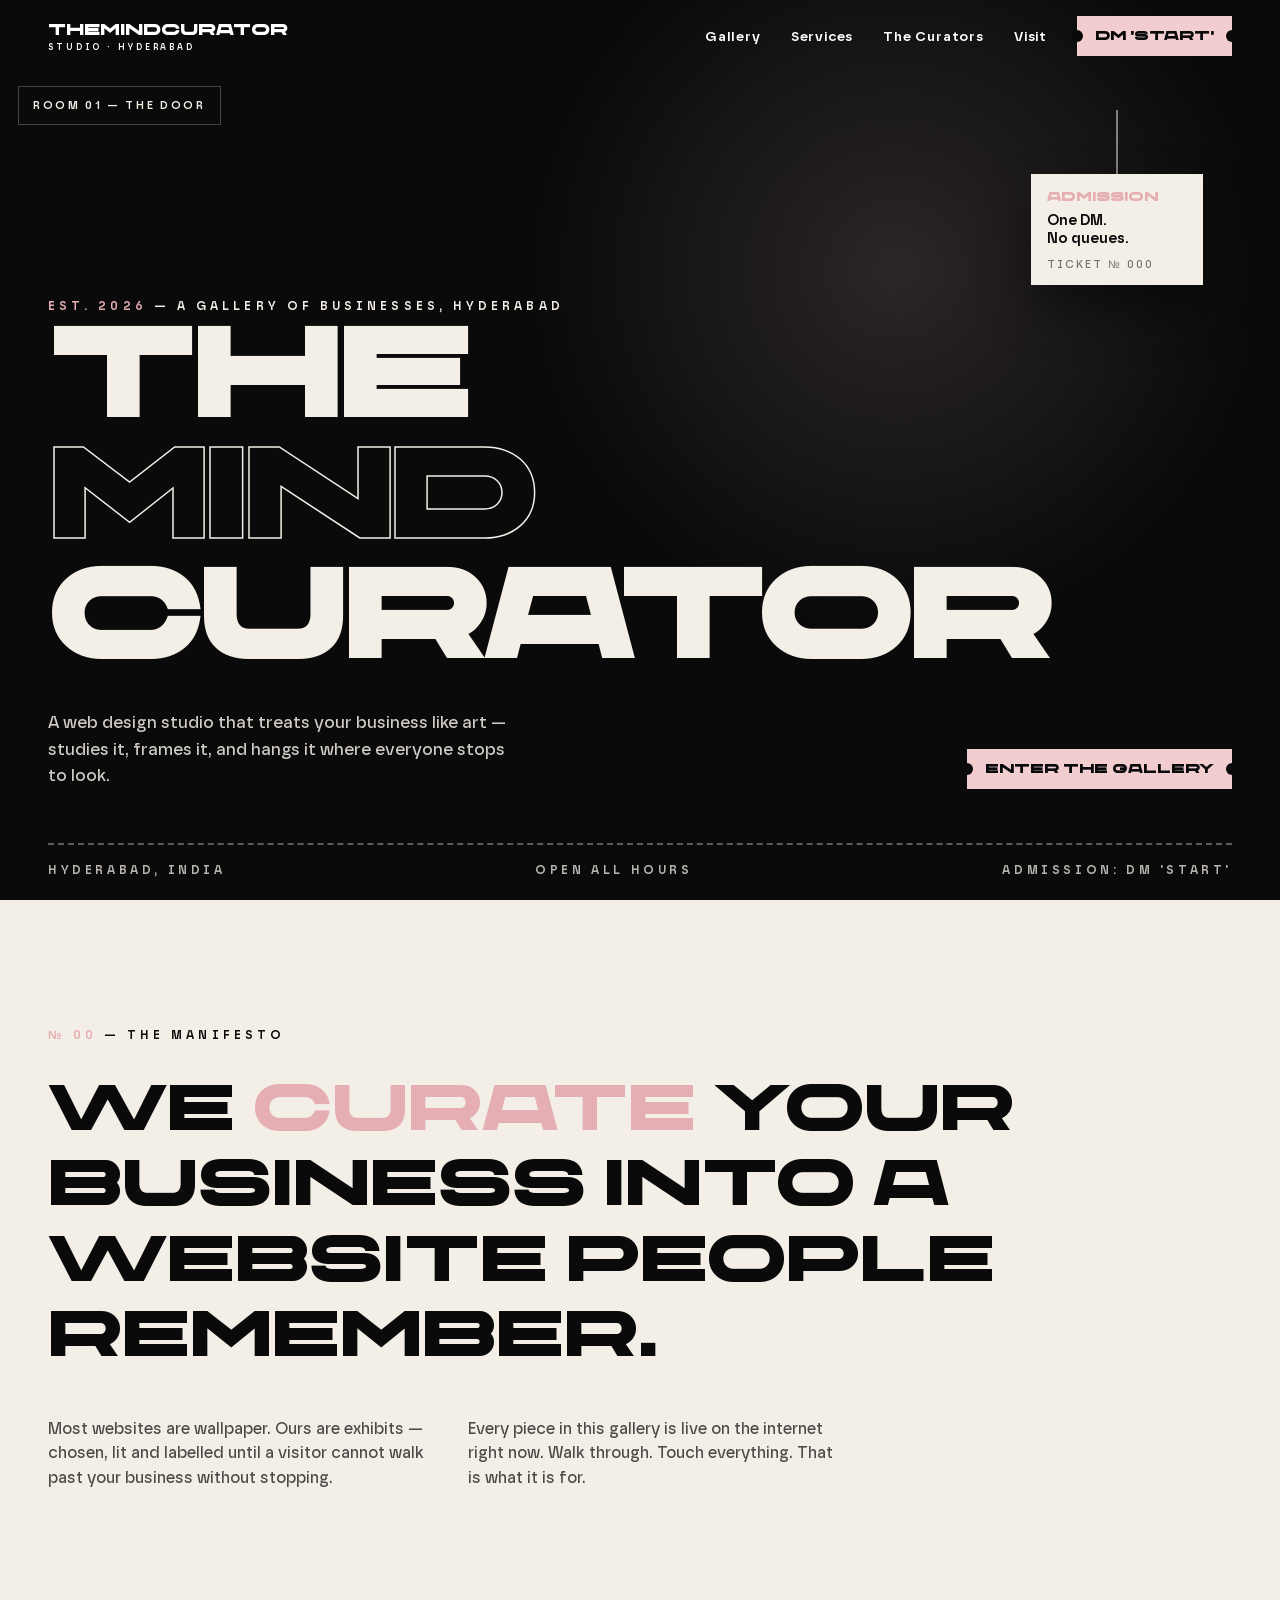
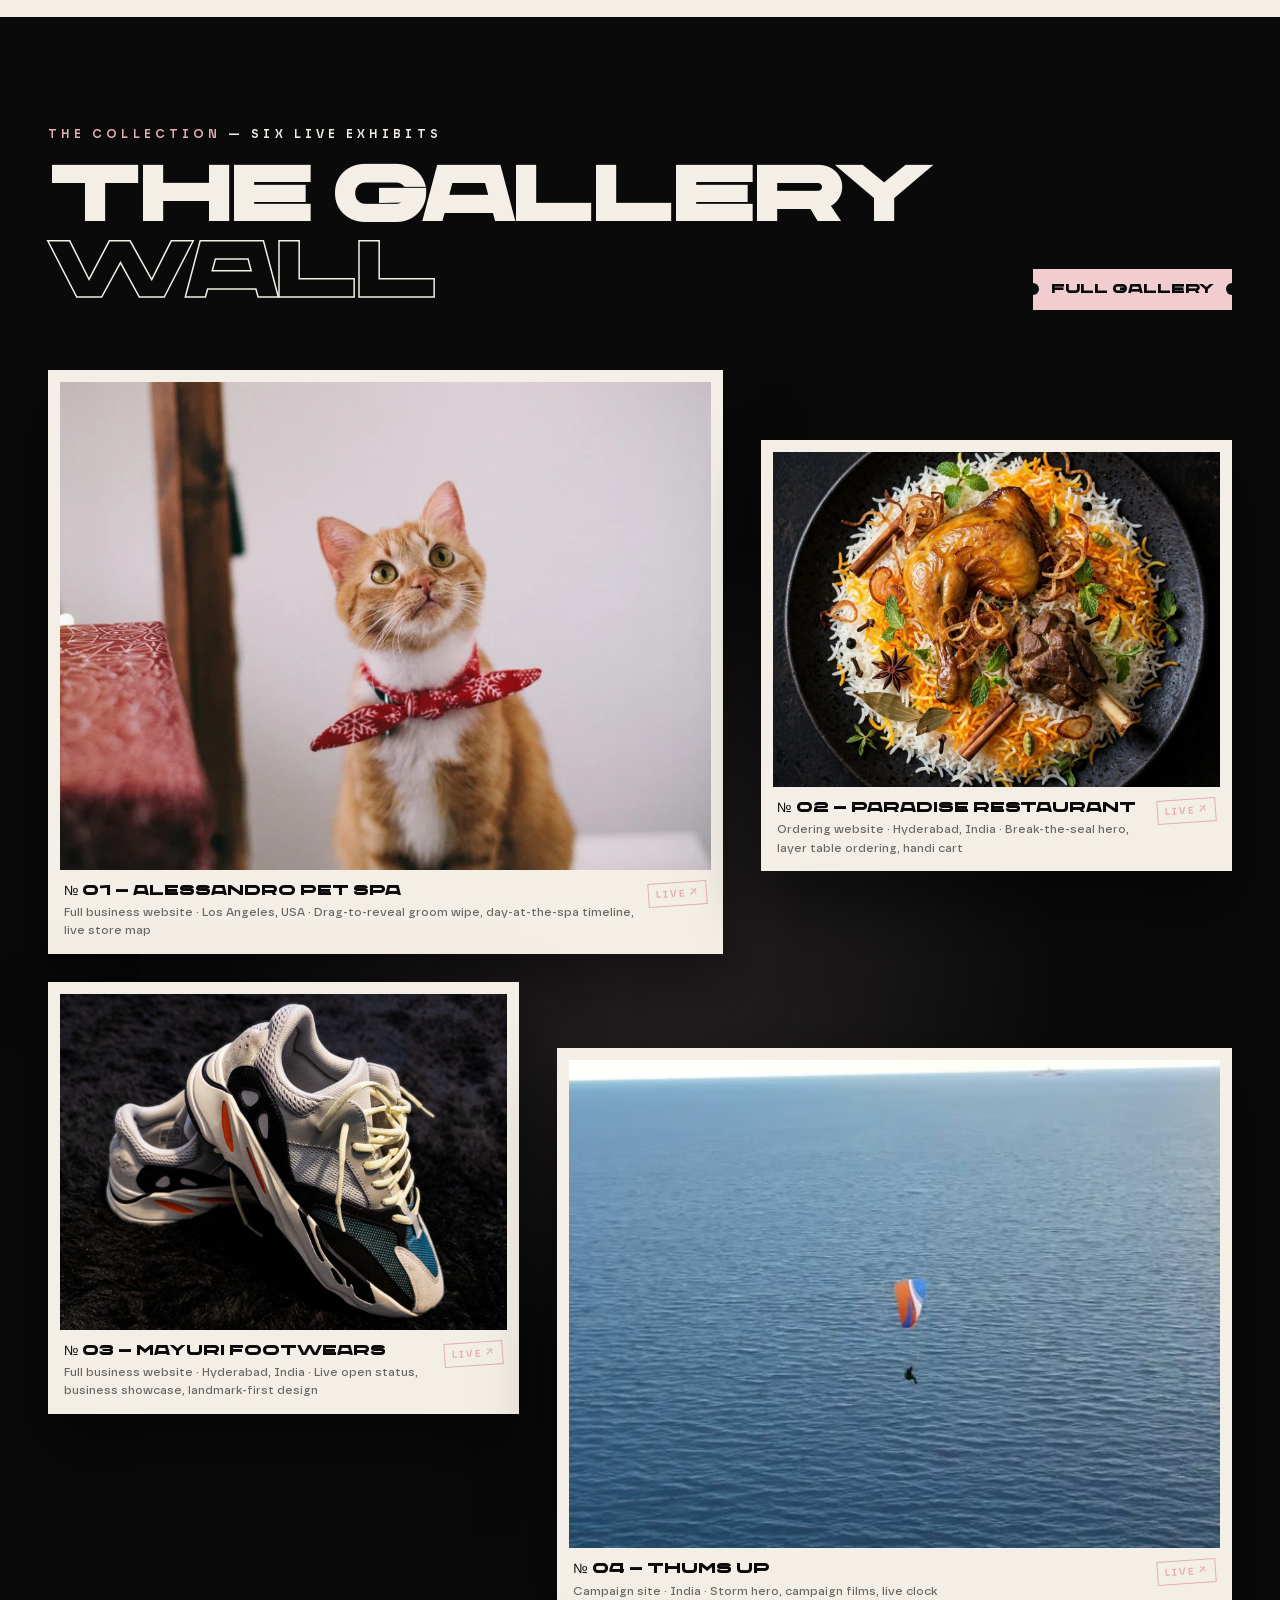
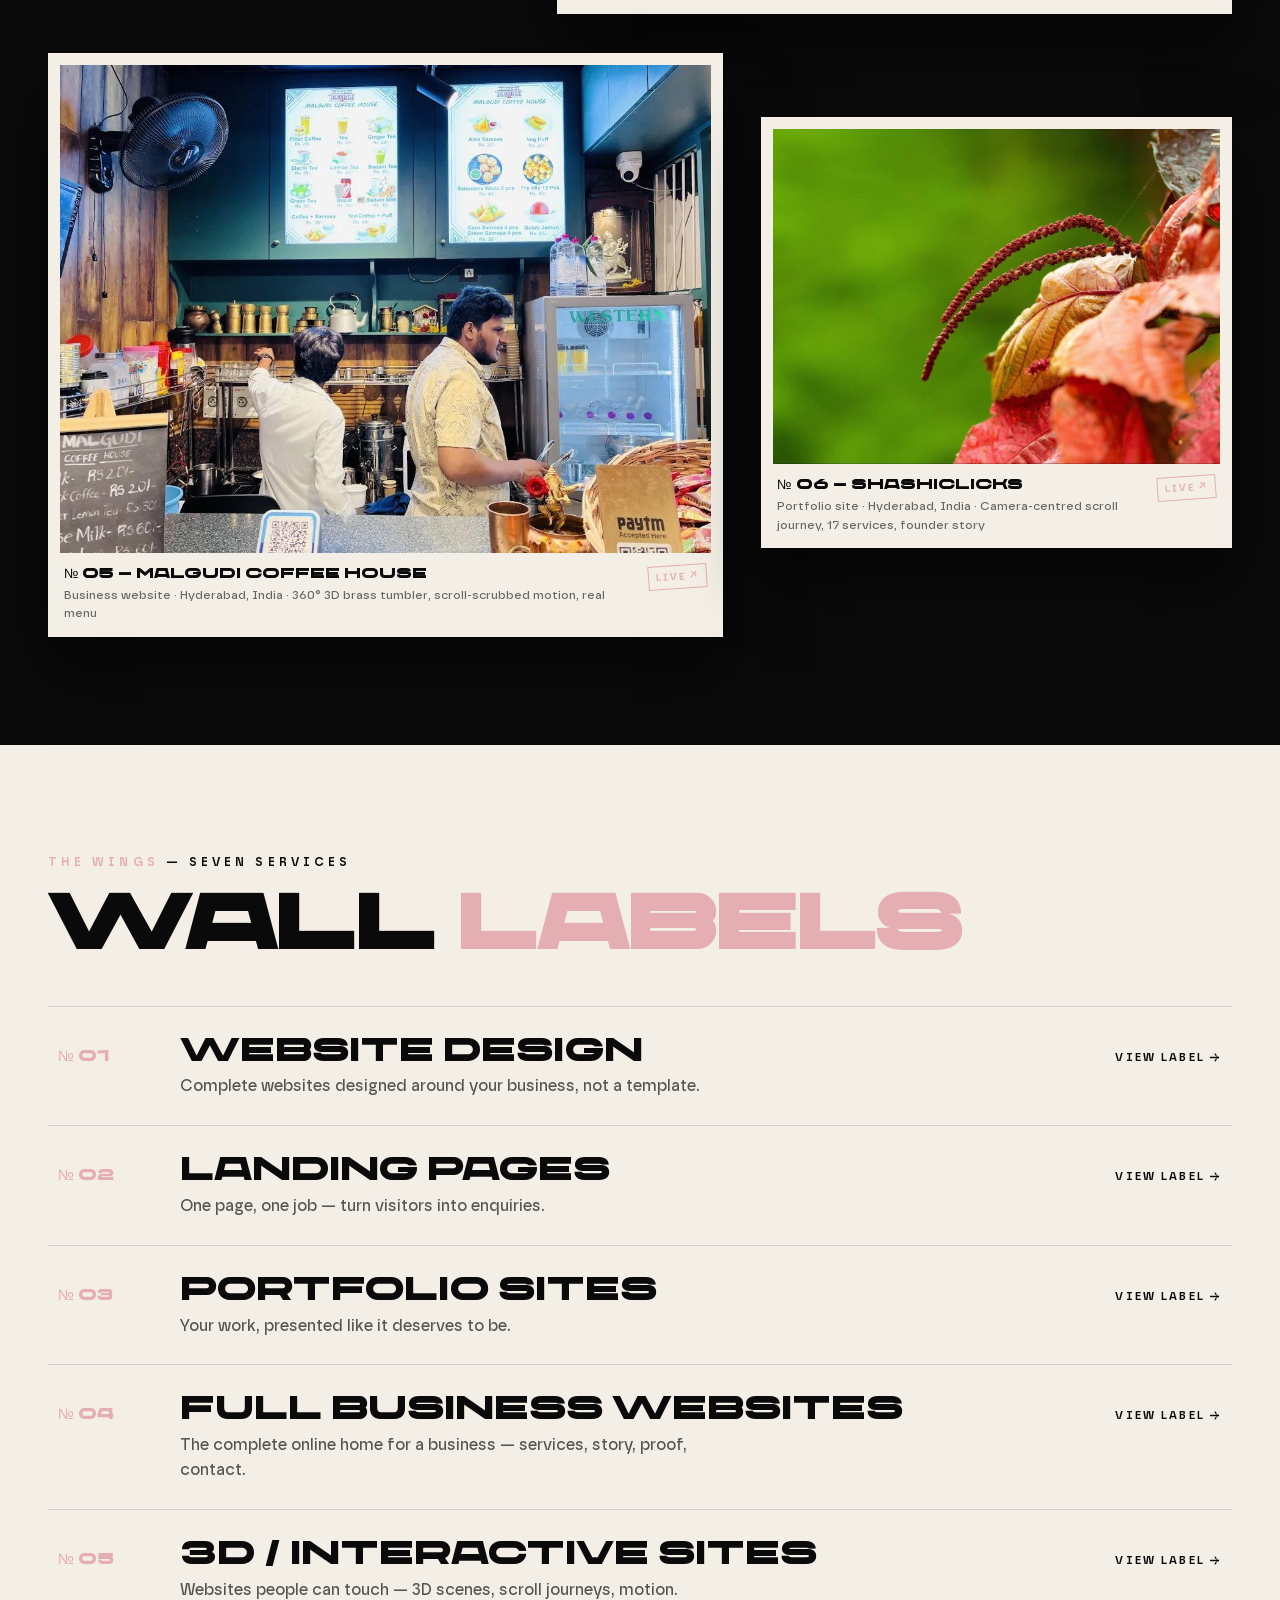
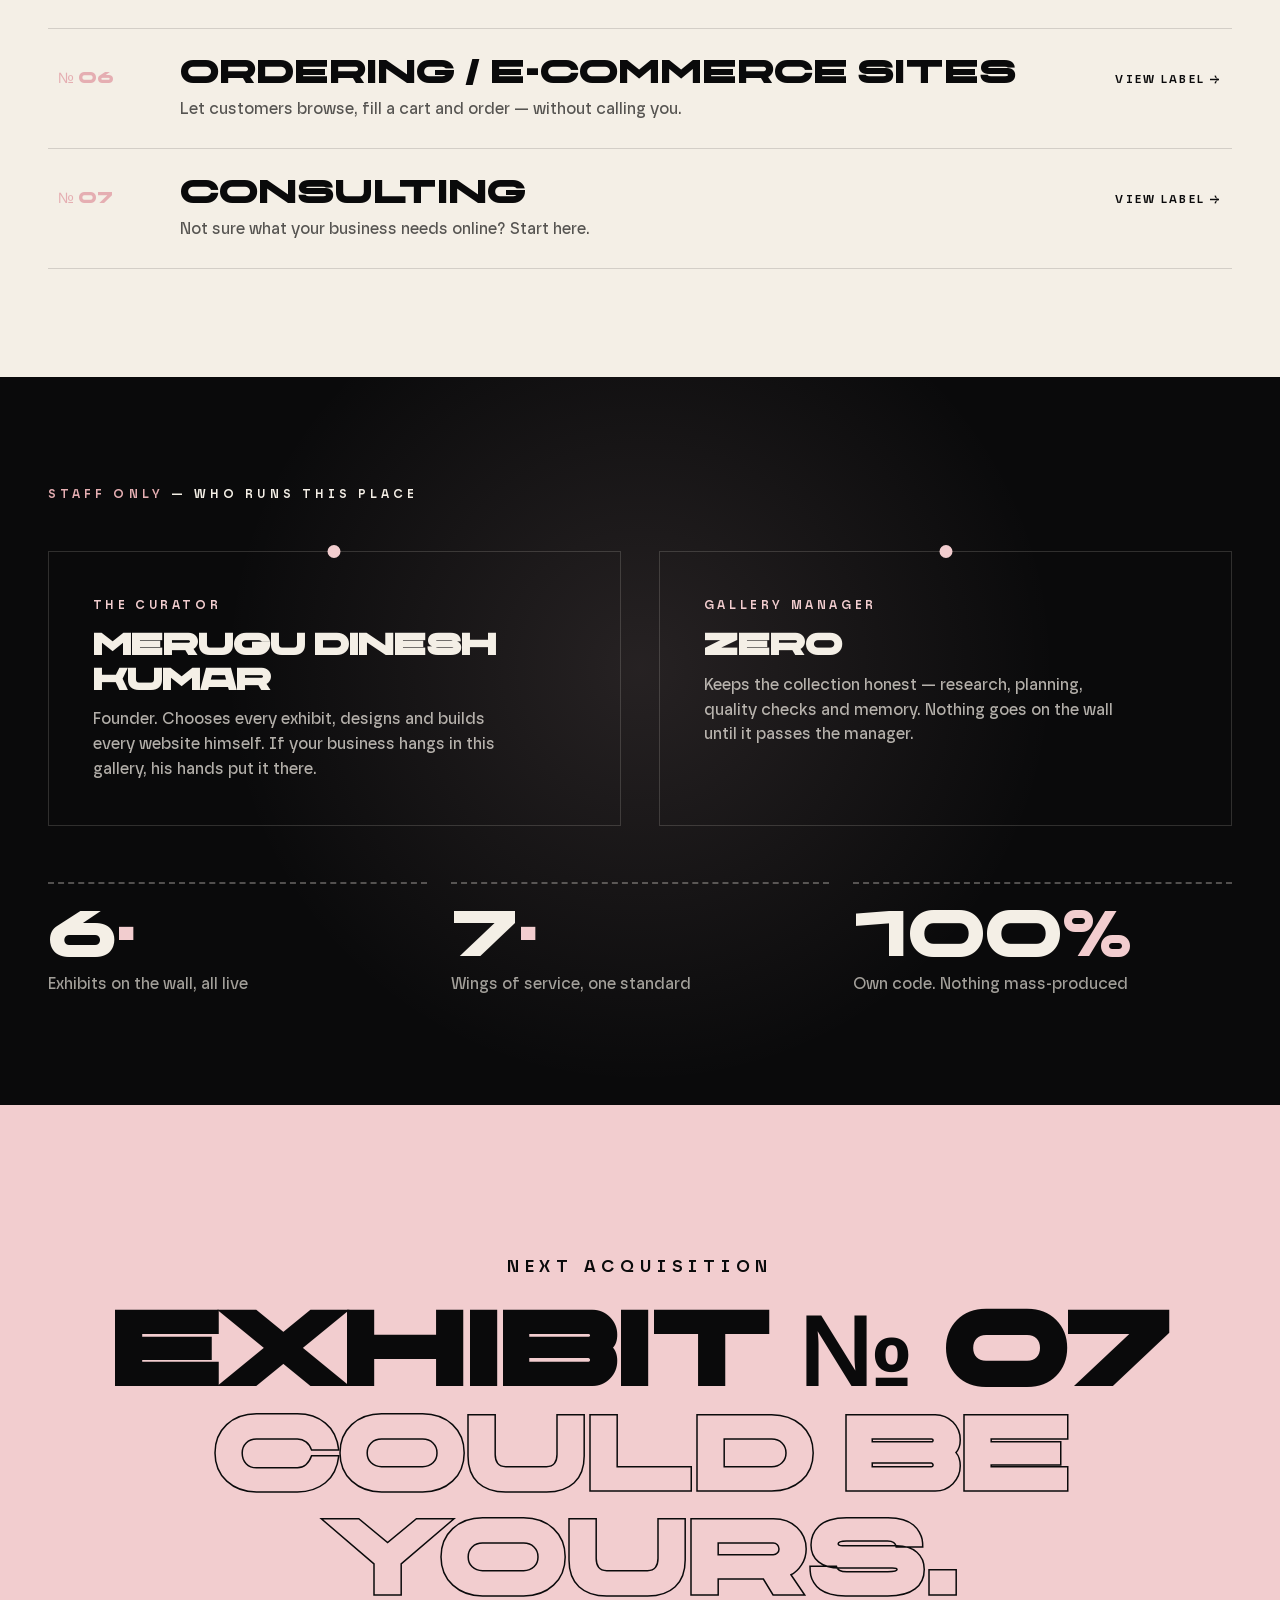
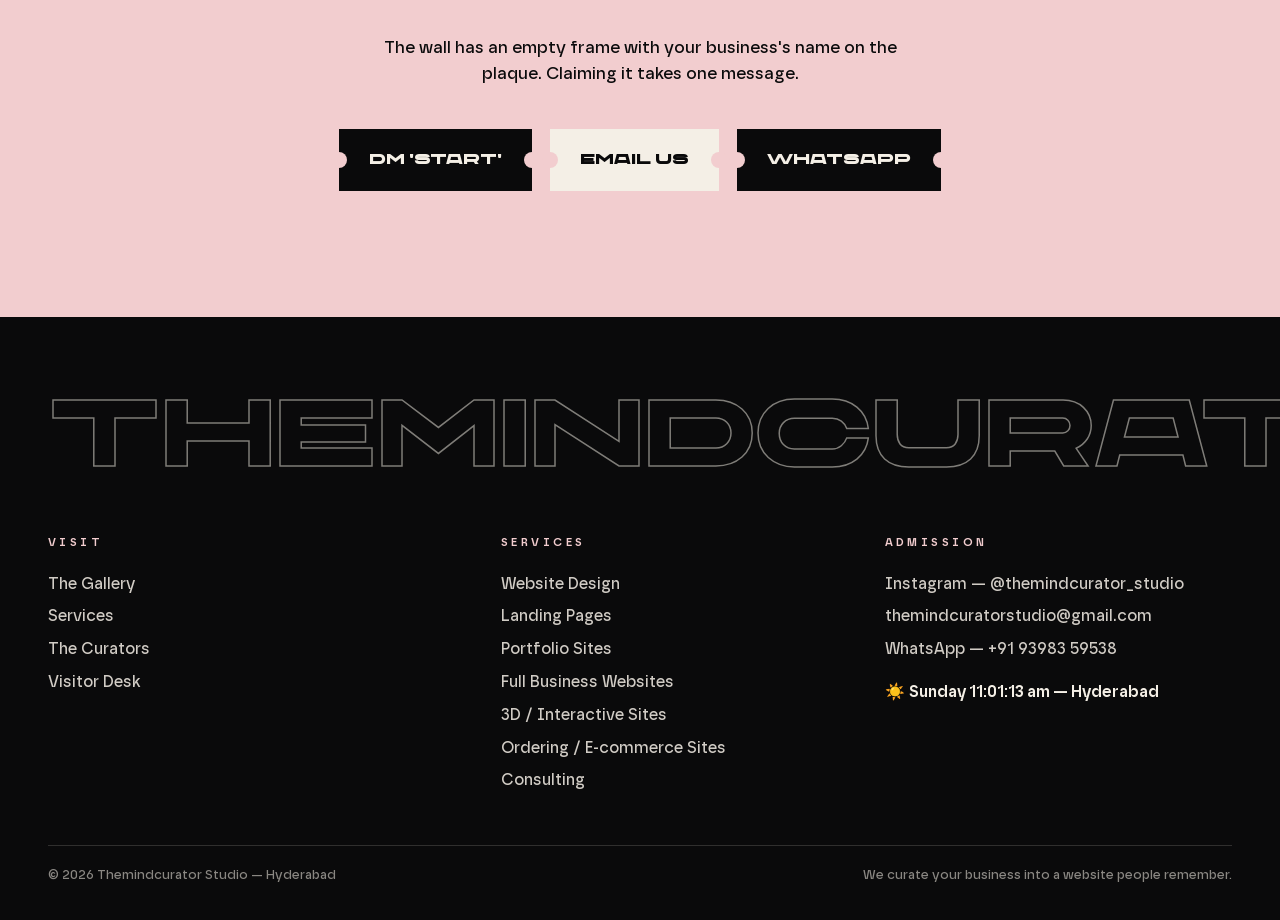
==== index.html @ bbf0ff9a "v3 design sample — THE EXHIBITION (original UI, fully interactive landing)" ====
<!DOCTYPE html>
<html lang="en"><head><meta charset="utf-8"><meta name="viewport" content="width=device-width, initial-scale=1">
<title>The Exhibition — Themindcurator Studio, Hyderabad</title>
<meta name="description" content="Themindcurator Studio, Hyderabad — a gallery of business websites. We curate your business into a website people remember.">
<link rel="stylesheet" href="style.css">
<link rel="icon" href="data:image/svg+xml,<svg xmlns='http://www.w3.org/2000/svg' viewBox='0 0 100 100'><rect width='100' height='100' fill='%23f2cdcf'/><text x='50' y='68' font-size='58' text-anchor='middle' font-family='sans-serif' font-weight='bold'>M</text></svg>">
</head><body>
<div id="veil"><span class="v-word">THE<em>MIND</em>CURATOR</span></div>
<header><div class="hd-in">
  <a class="logo" href="index.html">THEMINDCURATOR<small>STUDIO · HYDERABAD</small></a>
  <nav class="main-nav"><a class="nl" href="our-work.html">Gallery</a><a class="nl" href="services.html">Services</a><a class="nl" href="studio.html">The Curators</a><a class="nl" href="contact.html">Visit</a><a class="ticket-btn" href="https://ig.me/m/themindcurator_studio" target="_blank" rel="noopener">DM 'START'</a><button id="burger" aria-label="Menu">☰</button></nav>
</div></header>
<div id="lightbox" aria-hidden="true"><button id="lbClose" aria-label="Close">✕</button><button id="lbPrev" aria-label="Previous">←</button><button id="lbNext" aria-label="Next">→</button><figure><img id="lbImg" alt=""><figcaption><div id="lbTitle"></div><div id="lbMeta"></div><a id="lbLink" class="ticket-btn" target="_blank" rel="noopener">Walk into the live site ↗</a></figcaption></figure></div>
<div id="lbPrevZone"></div>
<div id="mnav"><button id="mnavClose" aria-label="Close">✕</button><a href="index.html">Home</a><a href="our-work.html">Gallery</a><a href="services.html">Services</a><a href="studio.html">The Curators</a><a href="contact.html">Visit</a></div>

<section class="door"><div class="spot"></div><div class="wrap" style="width:100%">
  <div class="tag"><div class="string"></div><div class="card"><div class="tn">ADMISSION</div><div class="tt">One DM.<br>No queues.</div><div class="ts">Ticket № 000</div></div></div>
  <p class="kicker"><span class="no">EST. 2026</span> — A GALLERY OF BUSINESSES, HYDERABAD</p>
  <h1 class="door-word"><span class="row"><span>The</span></span><span class="row"><span class="outline">Mind</span></span><span class="row"><span>Curator</span></span></h1>
  <div class="door-sub"><p>A web design studio that treats your business like art — studies it, frames it, and hangs it where everyone stops to look.</p><a class="ticket-btn" href="our-work.html">Enter the gallery</a></div>
  <div class="ticket-strip"><span>Hyderabad, India</span><span>Open all hours</span><span>Admission: DM 'START'</span></div>
</div></section>
<section class="manifesto"><div class="wrap">
  <p class="kicker"><span class="no">№ 00</span> — THE MANIFESTO</p>
  <p class="big"><span class="w">We</span> <span class="w pk">curate</span> <span class="w">your</span> <span class="w">business</span> <span class="w">into</span> <span class="w">a</span> <span class="w">website</span> <span class="w">people</span> <span class="w">remember.</span></p>
  <div class="note"><p>Most websites are wallpaper. Ours are exhibits — chosen, lit and labelled until a visitor cannot walk past your business without stopping.</p><p>Every piece in this gallery is live on the internet right now. Walk through. Touch everything. That is what it is for.</p></div>
</div></section>
<section class="wall-sec"><div class="spot"></div><div class="wrap">
  <div class="wall-head"><div><p class="kicker"><span class="no">THE COLLECTION</span> — SIX LIVE EXHIBITS</p><h2>The Gallery<br><span class="outline">Wall</span></h2></div><a class="ticket-btn" href="our-work.html">Full gallery</a></div>
  <div class="wall"><article class="frame f1 reveal">
  <a href="https://m-arjun-same.github.io/alessandro-pet-spa/" target="_blank" rel="noopener"><div class="mat"><img src="assets/img/alessandro-1.webp" alt="Alessandro Pet Spa">
  <div class="plaque"><div><div class="pn">№ 01 — Alessandro Pet Spa</div><div class="pm">Full business website · Los Angeles, USA · Drag-to-reveal groom wipe, day-at-the-spa timeline, live store map</div></div><span class="stamp">LIVE ↗</span></div></div></a>
</article><article class="frame f2 reveal">
  <a href="https://m-arjun-same.github.io/paradise-restaurant/" target="_blank" rel="noopener"><div class="mat"><img src="assets/img/paradise-1.jpg" alt="Paradise Restaurant">
  <div class="plaque"><div><div class="pn">№ 02 — Paradise Restaurant</div><div class="pm">Ordering website · Hyderabad, India · Break-the-seal hero, layer table ordering, handi cart</div></div><span class="stamp">LIVE ↗</span></div></div></a>
</article><article class="frame f3 reveal">
  <a href="https://m-arjun-same.github.io/mayuri-footwears/" target="_blank" rel="noopener"><div class="mat"><img src="assets/img/mayuri-1.jpg" alt="Mayuri Footwears">
  <div class="plaque"><div><div class="pn">№ 03 — Mayuri Footwears</div><div class="pm">Full business website · Hyderabad, India · Live open status, business showcase, landmark-first design</div></div><span class="stamp">LIVE ↗</span></div></div></a>
</article><article class="frame f4 reveal">
  <a href="https://m-arjun-same.github.io/thumps-up/" target="_blank" rel="noopener"><div class="mat"><img src="assets/img/thums-1.jpg" alt="Thums Up">
  <div class="plaque"><div><div class="pn">№ 04 — Thums Up</div><div class="pm">Campaign site · India · Storm hero, campaign films, live clock</div></div><span class="stamp">LIVE ↗</span></div></div></a>
</article><article class="frame f5 reveal">
  <a href="https://m-arjun-same.github.io/malgudi-coffee-house/" target="_blank" rel="noopener"><div class="mat"><img src="assets/img/malgudi-1.jpg" alt="Malgudi Coffee House">
  <div class="plaque"><div><div class="pn">№ 05 — Malgudi Coffee House</div><div class="pm">Business website · Hyderabad, India · 360° 3D brass tumbler, scroll-scrubbed motion, real menu</div></div><span class="stamp">LIVE ↗</span></div></div></a>
</article><article class="frame f6 reveal">
  <a href="https://m-arjun-same.github.io/shashiclicks/" target="_blank" rel="noopener"><div class="mat"><img src="assets/img/shashi-1.jpg" alt="ShashiClicks">
  <div class="plaque"><div><div class="pn">№ 06 — ShashiClicks</div><div class="pm">Portfolio site · Hyderabad, India · Camera-centred scroll journey, 17 services, founder story</div></div><span class="stamp">LIVE ↗</span></div></div></a>
</article></div>
</div></section>
<section class="labels"><div class="wrap">
  <p class="kicker"><span class="no">THE WINGS</span> — SEVEN SERVICES</p><h2>Wall <span style="color:var(--pink-deep)">Labels</span></h2>
  <div><a class="label-row reveal" data-img="assets/img/alessandro-1.webp" href="services/website-design.html"><span class="ln">№ 01</span><span><span class="lt">Website Design</span><span class="ld" style="display:block">Complete websites designed around your business, not a template.</span></span><span class="lm">View label →</span></a><a class="label-row reveal" data-img="assets/img/paradise-1.jpg" href="services/landing-pages.html"><span class="ln">№ 02</span><span><span class="lt">Landing Pages</span><span class="ld" style="display:block">One page, one job — turn visitors into enquiries.</span></span><span class="lm">View label →</span></a><a class="label-row reveal" data-img="assets/img/mayuri-1.jpg" href="services/portfolio-sites.html"><span class="ln">№ 03</span><span><span class="lt">Portfolio Sites</span><span class="ld" style="display:block">Your work, presented like it deserves to be.</span></span><span class="lm">View label →</span></a><a class="label-row reveal" data-img="assets/img/thums-1.jpg" href="services/business-websites.html"><span class="ln">№ 04</span><span><span class="lt">Full Business Websites</span><span class="ld" style="display:block">The complete online home for a business — services, story, proof, contact.</span></span><span class="lm">View label →</span></a><a class="label-row reveal" data-img="assets/img/malgudi-1.jpg" href="services/3d-interactive.html"><span class="ln">№ 05</span><span><span class="lt">3D / Interactive Sites</span><span class="ld" style="display:block">Websites people can touch — 3D scenes, scroll journeys, motion.</span></span><span class="lm">View label →</span></a><a class="label-row reveal" data-img="assets/img/shashi-1.jpg" href="services/ordering-ecommerce.html"><span class="ln">№ 06</span><span><span class="lt">Ordering / E-commerce Sites</span><span class="ld" style="display:block">Let customers browse, fill a cart and order — without calling you.</span></span><span class="lm">View label →</span></a><a class="label-row reveal" data-img="assets/img/alessandro-1.webp" href="services/consulting.html"><span class="ln">№ 07</span><span><span class="lt">Consulting</span><span class="ld" style="display:block">Not sure what your business needs online? Start here.</span></span><span class="lm">View label →</span></a></div>
</div></section>
<section class="curators"><div class="spot"></div><div class="wrap">
  <p class="kicker"><span class="no">STAFF ONLY</span> — WHO RUNS THIS PLACE</p>
  <div class="cur-grid">
    <div class="plate reveal"><p class="role">The Curator</p><h3>Merugu Dinesh Kumar</h3><p>Founder. Chooses every exhibit, designs and builds every website himself. If your business hangs in this gallery, his hands put it there.</p></div>
    <div class="plate reveal"><p class="role">Gallery Manager</p><h3>ZERO</h3><p>Keeps the collection honest — research, planning, quality checks and memory. Nothing goes on the wall until it passes the manager.</p></div>
  </div>
  <div class="stats">
    <div class="stat"><div class="n"><span data-count="6">0</span><em>·</em></div><p>Exhibits on the wall, all live</p></div>
    <div class="stat"><div class="n"><span data-count="7">0</span><em>·</em></div><p>Wings of service, one standard</p></div>
    <div class="stat"><div class="n"><span data-count="100">0</span><em>%</em></div><p>Own code. Nothing mass-produced</p></div>
  </div>
</div></section>
<div id="roomChip">ROOM 01 — THE DOOR</div>
<section class="finale"><div class="wrap">
  <p class="kicker">NEXT ACQUISITION</p>
  <h2>Exhibit № 07<br><span class="outline" style="-webkit-text-stroke-color:var(--ink)">could be yours.</span></h2>
  <p>The wall has an empty frame with your business's name on the plaque. Claiming it takes one message.</p>
  <div class="tickets"><a class="big-ticket" href="https://ig.me/m/themindcurator_studio" target="_blank" rel="noopener">DM 'START'</a><a class="big-ticket light" href="mailto:themindcuratorstudio@gmail.com">Email us</a><a class="big-ticket" href="https://wa.me/919398359538" target="_blank" rel="noopener">WhatsApp</a></div>
</div></section>
<footer><div class="wrap">
  <div class="ft-word">Themindcurator</div>
  <div class="ft-grid">
    <div><h4>Visit</h4><a href="our-work.html">The Gallery</a><a href="services.html">Services</a><a href="studio.html">The Curators</a><a href="contact.html">Visitor Desk</a></div>
    <div><h4>Services</h4><a href="services/website-design.html">Website Design</a><a href="services/landing-pages.html">Landing Pages</a><a href="services/portfolio-sites.html">Portfolio Sites</a><a href="services/business-websites.html">Full Business Websites</a><a href="services/3d-interactive.html">3D / Interactive Sites</a><a href="services/ordering-ecommerce.html">Ordering / E-commerce Sites</a><a href="services/consulting.html">Consulting</a></div>
    <div><h4>Admission</h4><a href="https://ig.me/m/themindcurator_studio" target="_blank" rel="noopener">Instagram — @themindcurator_studio</a><a href="mailto:themindcuratorstudio@gmail.com">themindcuratorstudio@gmail.com</a><a href="https://wa.me/919398359538" target="_blank" rel="noopener">WhatsApp — +91 93983 59538</a><p style="margin-top:14px"><span class="day-emoji">☀️</span><span class="night-emoji">🌙</span> <span id="hydClock">Hyderabad</span></p></div>
  </div>
  <div class="ft-base"><span>© 2026 Themindcurator Studio — Hyderabad</span><span>We curate your business into a website people remember.</span></div>
</div></footer>
<script src="main.js"></script>
</body></html>
---- style.css ----
/* THEMINDCURATOR v3 — "THE EXHIBITION". Original design system by ZERO.
   The studio is a gallery. Businesses are exhibits. */
@font-face{font-family:'Safiro';src:url('assets/fonts/safiro-500.woff2') format('woff2');font-weight:500;font-display:swap}
@font-face{font-family:'Safiro';src:url('assets/fonts/safiro-600.woff2') format('woff2');font-weight:600;font-display:swap}
@font-face{font-family:'Chaney Ultra Extended';src:url('assets/fonts/chaney.woff2') format('woff2');font-weight:400;font-display:swap}
:root{
  --ink:#0a0a0b; --paper:#f4efe6; --pink:#f2cdcf; --pink-deep:#e5aeb2;
  --line:rgba(10,10,11,.14); --line-l:rgba(244,239,230,.16);
  --font:'Safiro',Arial,sans-serif; --display:'Chaney Ultra Extended',sans-serif;
}
*{margin:0;padding:0;box-sizing:border-box}
html{scroll-behavior:smooth}
body{font-family:var(--font);font-weight:500;font-size:16px;line-height:1.55;background:var(--paper);color:var(--ink);overflow-x:hidden}
::selection{background:var(--pink);color:var(--ink)}
img{display:block;max-width:100%}
a{color:inherit;text-decoration:none}
.wrap{max-width:1280px;margin:0 auto;padding:0 clamp(20px,4vw,48px)}
.kicker{font-size:12px;font-weight:600;letter-spacing:.34em;text-transform:uppercase}
.kicker .no{color:var(--pink-deep)}
.on-dark .kicker .no{color:var(--pink)}
h-display,.display{font-family:var(--display);font-weight:400;line-height:1.02}
.outline{-webkit-text-fill-color:transparent;-webkit-text-stroke:1.5px currentColor}
.on-dark{color:var(--paper)}

/* ---------- entrance ---------- */
#veil{position:fixed;inset:0;background:var(--ink);z-index:2000;display:flex;align-items:center;justify-content:center;color:var(--paper);transition:transform .9s cubic-bezier(.76,0,.24,1)}
#veil.out{transform:translateY(-101%)}
#veil .v-word{font-family:var(--display);font-size:clamp(14px,2.4vw,22px);letter-spacing:.12em}
#veil .v-word em{font-style:normal;color:var(--pink)}

/* ---------- header ---------- */
header{position:fixed;inset:0 0 auto;z-index:900;transition:background .4s,border-color .4s;border-bottom:1px solid transparent}
header.scrolled{background:rgba(10,10,11,.92);backdrop-filter:blur(10px);border-color:var(--line-l)}
.hd-in{display:flex;justify-content:space-between;align-items:center;padding:16px clamp(20px,4vw,48px);color:var(--paper);mix-blend-mode:normal}
header:not(.scrolled) .hd-in{mix-blend-mode:difference}
.logo{font-family:var(--display);font-size:15px;line-height:1.2;color:#fff}
.logo small{display:block;font-family:var(--font);font-weight:600;font-size:8.5px;letter-spacing:.34em;margin-top:3px}
nav.main-nav{display:flex;gap:30px;align-items:center}
nav.main-nav a.nl{font-weight:600;font-size:13.5px;letter-spacing:.06em;color:#fff;position:relative;padding:4px 0}
nav.main-nav a.nl::after{content:'';position:absolute;left:0;bottom:0;height:2px;width:0;background:var(--pink);transition:width .35s cubic-bezier(.76,0,.24,1)}
nav.main-nav a.nl:hover::after{width:100%}
.ticket-btn{font-family:var(--display);font-size:12.5px;background:var(--pink);color:var(--ink);padding:11px 18px 10px;position:relative;display:inline-block;transition:transform .25s}
.ticket-btn:hover{transform:rotate(-1.6deg) scale(1.04)}
.ticket-btn::before,.ticket-btn::after{content:'';position:absolute;top:50%;width:12px;height:12px;border-radius:50%;background:var(--ink);transform:translateY(-50%)}
.ticket-btn::before{left:-6px}.ticket-btn::after{right:-6px}
#burger{display:none;background:none;border:0;color:#fff;font-size:22px;cursor:pointer}
#mnav{display:none;position:fixed;inset:0;background:var(--ink);z-index:950;color:var(--paper);padding:96px 24px 32px;flex-direction:column;gap:6px}
#mnav.open{display:flex}
#mnav a{font-family:var(--display);font-size:clamp(22px,7vw,34px);padding:8px 0;border-bottom:1px solid var(--line-l)}
#mnavClose{position:absolute;top:20px;right:24px;background:none;border:0;color:var(--paper);font-size:26px;cursor:pointer}

/* ---------- THE DOOR (home hero) ---------- */
.door{min-height:100svh;background:var(--ink);color:var(--paper);display:flex;flex-direction:column;justify-content:flex-end;position:relative;overflow:hidden;padding:120px 0 0}
.door .spot{position:absolute;inset:0;pointer-events:none;background:radial-gradient(560px circle at var(--mx,70%) var(--my,30%),rgba(242,205,207,.14),transparent 65%)}
.door-word{font-family:var(--display);font-size:clamp(38px,9.6vw,148px);letter-spacing:-.01em;line-height:.98;text-transform:uppercase;position:relative;z-index:2}
.door-word .row{display:block;overflow:hidden}
.door-word .row span{display:inline-block;transform:translateY(110%);animation:rise 1s cubic-bezier(.22,1,.36,1) forwards}
.door-word .row:nth-child(2) span{animation-delay:.12s}
.door-word .row:nth-child(3) span{animation-delay:.24s}
@keyframes rise{to{transform:translateY(0)}}
.door-sub{display:flex;justify-content:space-between;align-items:flex-end;gap:24px;margin-top:34px;position:relative;z-index:2;flex-wrap:wrap}
.door-sub p{max-width:460px;font-size:17px;color:rgba(244,239,230,.85)}
.tag{position:absolute;top:110px;right:clamp(20px,6vw,90px);z-index:3;transform-origin:50% -30px;animation:swing 5.5s ease-in-out infinite}
@keyframes swing{0%,100%{transform:rotate(2.4deg)}50%{transform:rotate(-2.4deg)}}
.tag .string{width:1.5px;height:64px;background:rgba(244,239,230,.5);margin:0 auto}
.tag .card{background:var(--paper);color:var(--ink);padding:14px 16px 12px;width:172px;box-shadow:0 24px 50px rgba(0,0,0,.45)}
.tag .card .tn{font-family:var(--display);font-size:12px;color:var(--pink-deep)}
.tag .card .tt{font-weight:600;font-size:14.5px;line-height:1.3;margin-top:4px}
.tag .card .ts{font-size:11px;letter-spacing:.18em;text-transform:uppercase;margin-top:8px;color:rgba(10,10,11,.55)}
.ticket-strip{margin-top:54px;border-top:2px dashed rgba(244,239,230,.35);padding:16px 0 20px;display:flex;justify-content:space-between;gap:16px;font-size:12px;font-weight:600;letter-spacing:.3em;text-transform:uppercase;color:rgba(244,239,230,.75);flex-wrap:wrap;position:relative;z-index:2}

/* ---------- MANIFESTO ---------- */
.manifesto{padding:clamp(90px,14vh,150px) 0}
.manifesto .big{font-size:clamp(30px,5.2vw,64px);font-family:var(--display);line-height:1.18;max-width:1050px;margin-top:26px}
.manifesto .big .w{opacity:.13;transition:opacity .3s}
.manifesto .big .w.lit{opacity:1}
.manifesto .big .pk{color:var(--pink-deep)}
.manifesto .note{display:flex;gap:40px;margin-top:44px;flex-wrap:wrap}
.manifesto .note p{max-width:380px;color:rgba(10,10,11,.72)}

/* ---------- GALLERY WALL ---------- */
.wall-sec{background:var(--ink);color:var(--paper);padding:clamp(80px,12vh,130px) 0;position:relative;overflow:hidden}
.wall-sec .spot{position:absolute;inset:0;pointer-events:none;background:radial-gradient(640px circle at var(--mx,50%) var(--my,40%),rgba(242,205,207,.13),transparent 65%)}
.wall-head{display:flex;justify-content:space-between;align-items:flex-end;gap:24px;flex-wrap:wrap;position:relative;z-index:2}
.wall-head h2{font-family:var(--display);font-size:clamp(34px,6vw,76px);line-height:1;margin-top:14px}
.wall{margin-top:60px;display:grid;grid-template-columns:repeat(12,1fr);gap:clamp(18px,3vw,40px);perspective:1200px;position:relative;z-index:2}
.frame{transform:rotateX(calc(var(--tilt,14deg))) rotate(var(--lean,0deg));transform-origin:50% 0;transition:transform .2s linear;position:relative}
.frame .mat{background:var(--paper);padding:12px 12px 0;box-shadow:0 34px 60px rgba(0,0,0,.5)}
.frame img{width:100%;aspect-ratio:4/3;object-fit:cover;filter:saturate(.96)}
.frame .plaque{background:var(--paper);color:var(--ink);padding:12px 4px 14px;display:flex;justify-content:space-between;align-items:flex-start;gap:10px}
.frame .plaque .pn{font-family:var(--display);font-size:13.5px;line-height:1.35}
.frame .plaque .pm{font-size:12px;color:rgba(10,10,11,.6);margin-top:3px}
.frame .stamp{font-size:10px;font-weight:600;letter-spacing:.16em;color:var(--pink-deep);border:1.5px solid var(--pink-deep);padding:3px 7px;transform:rotate(-4deg);white-space:nowrap}
.frame:hover .mat{box-shadow:0 44px 80px rgba(0,0,0,.65)}
.f1{grid-column:1/8}.f2{grid-column:8/13;margin-top:70px}.f3{grid-column:1/6;margin-top:-10px}
.f4{grid-column:6/13;margin-top:56px}.f5{grid-column:1/8}.f6{grid-column:8/13;margin-top:64px}
.f1,.f4{--lean:-.6deg}.f2,.f5{--lean:.7deg}.f3,.f6{--lean:-.4deg}

/* ---------- WALL LABELS (services) ---------- */
.labels{padding:clamp(80px,12vh,130px) 0}
.labels h2{font-family:var(--display);font-size:clamp(34px,6vw,76px);line-height:1;margin-top:14px}
.label-row{display:grid;grid-template-columns:86px 1fr auto;gap:clamp(14px,3vw,36px);align-items:baseline;padding:26px 10px;border-bottom:1px solid var(--line);position:relative;overflow:hidden}
.label-row:first-of-type{border-top:1px solid var(--line);margin-top:44px}
.label-row::before{content:'';position:absolute;inset:0;background:var(--pink);transform:scaleY(0);transform-origin:0 100%;transition:transform .45s cubic-bezier(.76,0,.24,1);z-index:0}
.label-row:hover::before{transform:scaleY(1)}
.label-row>*{position:relative;z-index:1}
.label-row .ln{font-family:var(--display);font-size:15px;color:var(--pink-deep)}
.label-row .lt{font-family:var(--display);font-size:clamp(19px,3.2vw,32px);line-height:1.1}
.label-row .ld{max-width:520px;color:rgba(10,10,11,.68);margin-top:6px}
.label-row .lm{font-size:11.5px;font-weight:600;letter-spacing:.2em;text-transform:uppercase;white-space:nowrap}
.label-row:hover .ld{color:rgba(10,10,11,.85)}

/* ---------- CURATORS ---------- */
.curators{background:var(--ink);color:var(--paper);padding:clamp(80px,12vh,130px) 0;position:relative;overflow:hidden}
.curators .spot{position:absolute;inset:0;pointer-events:none;background:radial-gradient(640px circle at var(--mx,50%) var(--my,40%),rgba(242,205,207,.12),transparent 65%)}
.cur-grid{display:grid;grid-template-columns:1fr 1fr;gap:clamp(18px,3vw,40px);margin-top:48px;position:relative;z-index:2}
.plate{border:1px solid var(--line-l);padding:clamp(24px,3.4vw,44px);position:relative}
.plate::before{content:'';position:absolute;top:-7px;left:50%;width:13px;height:13px;border-radius:50%;background:var(--pink);transform:translateX(-50%)}
.plate .role{color:var(--pink);font-size:12px;font-weight:600;letter-spacing:.3em;text-transform:uppercase}
.plate h3{font-family:var(--display);font-size:clamp(21px,3vw,30px);margin:14px 0 10px;line-height:1.15}
.plate p{color:rgba(244,239,230,.72);max-width:420px}
.stats{display:grid;grid-template-columns:repeat(3,1fr);gap:24px;margin-top:56px;position:relative;z-index:2}
.stat{border-top:2px dashed rgba(244,239,230,.3);padding-top:18px}
.stat .n{font-family:var(--display);font-size:clamp(36px,5.4vw,64px);line-height:1}
.stat .n em{font-style:normal;color:var(--pink)}
.stat p{color:rgba(244,239,230,.65);margin-top:6px}

/* ---------- FINALE (pink room) ---------- */
.finale{background:var(--pink);padding:clamp(90px,14vh,150px) 0;text-align:center;position:relative;overflow:hidden}
.finale h2{font-family:var(--display);font-size:clamp(38px,8vw,110px);line-height:1.02;margin-top:20px}
.finale p{max-width:520px;margin:22px auto 0;font-size:17px}
.tickets{display:flex;justify-content:center;gap:18px;margin-top:42px;flex-wrap:wrap}
.big-ticket{background:var(--ink);color:var(--paper);font-family:var(--display);font-size:14px;padding:20px 30px;position:relative;display:inline-block;transition:transform .25s}
.big-ticket:hover{transform:rotate(-1.4deg) scale(1.045)}
.big-ticket::before,.big-ticket::after{content:'';position:absolute;top:50%;width:16px;height:16px;border-radius:50%;background:var(--pink);transform:translateY(-50%)}
.big-ticket::before{left:-8px}.big-ticket::after{right:-8px}
.big-ticket.light{background:var(--paper);color:var(--ink)}
.big-ticket.light::before,.big-ticket.light::after{background:var(--pink)}

/* ---------- inner pages ---------- */
.p-head{padding:170px 0 70px;position:relative}
.p-head h1{font-family:var(--display);font-size:clamp(42px,8.4vw,116px);line-height:1;margin-top:18px;text-transform:uppercase}
.p-head .lede{max-width:560px;margin-top:24px;font-size:17.5px;color:rgba(10,10,11,.75)}
.p-head.dark{background:var(--ink);color:var(--paper)}
.p-head.dark .lede{color:rgba(244,239,230,.75)}
.sec{padding:clamp(70px,10vh,110px) 0}
.sec h2.sec-t{font-family:var(--display);font-size:clamp(28px,4.6vw,54px);line-height:1.08;margin-top:12px}
.cols2{display:grid;grid-template-columns:1fr 1fr;gap:clamp(20px,4vw,56px)}
.body-copy p{color:rgba(10,10,11,.75);margin-bottom:12px;max-width:560px}
.on-dark .body-copy p{color:rgba(244,239,230,.75)}
.why-list{list-style:none}
.why-list li{border-top:1px solid var(--line);padding:16px 4px;display:flex;gap:16px;align-items:baseline}
.why-list li b{font-family:var(--display);font-weight:400;font-size:13px;color:var(--pink-deep)}
.chip-row{display:flex;gap:10px;flex-wrap:wrap;margin-top:20px}
.chip{border:1.5px dashed rgba(10,10,11,.35);padding:8px 14px;font-size:12.5px;font-weight:600;letter-spacing:.08em}
.gallery-grid{display:grid;grid-template-columns:1fr 1fr;gap:clamp(18px,3vw,40px);margin-top:48px}
.gallery-grid .frame{transform:none}
.desk{display:grid;grid-template-columns:repeat(3,1fr);gap:clamp(16px,2.6vw,30px);margin-top:48px}
.tix{background:#fff;border:1px solid var(--line);padding:28px 24px;position:relative}
.tix .tn{font-family:var(--display);font-size:12px;color:var(--pink-deep)}
.tix h3{font-family:var(--display);font-size:19px;margin:12px 0 8px;line-height:1.25}
.tix p{color:rgba(10,10,11,.68);font-size:15px}
.tix .go{margin-top:20px;display:inline-block;font-weight:600;border-bottom:2px solid var(--pink-deep);padding-bottom:2px}
.tix::after{content:'';position:absolute;left:14px;right:14px;bottom:52px;border-bottom:2px dashed var(--line)}
.tix .go{margin-top:34px}

/* ---------- footer ---------- */
footer{background:var(--ink);color:var(--paper);padding:70px 0 34px;position:relative;overflow:hidden}
.ft-word{font-family:var(--display);font-size:clamp(30px,7.4vw,104px);line-height:1;text-transform:uppercase;color:transparent;-webkit-text-stroke:1.5px rgba(244,239,230,.5);white-space:nowrap}
.ft-grid{display:grid;grid-template-columns:1.2fr 1fr 1fr;gap:36px;margin-top:52px}
.ft-grid h4{font-size:11.5px;font-weight:600;letter-spacing:.3em;text-transform:uppercase;color:var(--pink);margin-bottom:16px}
.ft-grid a{display:block;padding:4px 0;color:rgba(244,239,230,.85)}
.ft-grid a:hover{color:var(--pink)}
.ft-base{border-top:1px solid var(--line-l);margin-top:48px;padding-top:20px;display:flex;justify-content:space-between;gap:16px;flex-wrap:wrap;font-size:13px;color:rgba(244,239,230,.55)}
#hydClock{color:var(--paper);font-weight:600}

.reveal{opacity:0;transform:translateY(36px);transition:opacity .9s ease,transform .9s cubic-bezier(.22,1,.36,1)}
.reveal.in{opacity:1;transform:none}

@media(max-width:900px){
  nav.main-nav a.nl{display:none}
  #burger{display:block}
  .cur-grid,.cols2,.gallery-grid{grid-template-columns:1fr}
  .desk{grid-template-columns:1fr}
  .ft-grid{grid-template-columns:1fr 1fr}
  .f1,.f2,.f3,.f4,.f5,.f6{grid-column:1/13;margin-top:0}
  .label-row{grid-template-columns:52px 1fr}
  .label-row .lm{display:none}
  .tag{top:96px;right:16px}
  .tag .card{width:140px}
  .stats{grid-template-columns:1fr 1fr}
}

/* ---------- v3 interactive layer ---------- */
#lightbox{position:fixed;inset:0;background:rgba(6,6,8,.94);z-index:1200;display:none;align-items:center;justify-content:center;padding:24px}
#lightbox.open{display:flex}
#lightbox figure{max-width:min(880px,92vw);width:100%}
#lightbox img{width:100%;max-height:66vh;object-fit:contain;background:var(--paper);padding:12px;box-shadow:0 40px 90px rgba(0,0,0,.6)}
#lightbox figcaption{display:flex;justify-content:space-between;align-items:center;gap:18px;margin-top:18px;color:var(--paper);flex-wrap:wrap}
#lbTitle{font-family:var(--display);font-size:clamp(17px,2.6vw,24px)}
#lbMeta{color:rgba(244,239,230,.65);font-size:13.5px;margin-top:4px}
#lbClose{position:absolute;top:20px;right:22px;width:46px;height:46px;border-radius:50%;border:0;background:var(--pink);font-size:18px;cursor:pointer}
#lbPrev,#lbNext{position:absolute;top:50%;transform:translateY(-50%);width:46px;height:46px;border-radius:50%;border:1px solid rgba(244,239,230,.4);background:transparent;color:var(--paper);font-size:18px;cursor:pointer}
#lbPrev{left:18px}#lbNext{right:18px}
#lbPrev:hover,#lbNext:hover{background:var(--pink);color:var(--ink)}
#roomChip{position:fixed;left:18px;top:86px;z-index:800;background:var(--ink);color:var(--paper);font-size:11px;font-weight:600;letter-spacing:.24em;padding:10px 14px;border:1px solid rgba(244,239,230,.25);display:none}
body.home #roomChip{display:block}
#roomChip em{font-style:normal;color:var(--pink)}
#tagFlip{transition:transform .7s cubic-bezier(.22,1,.36,1);transform-style:preserve-3d;position:relative}
.tag .card{backface-visibility:hidden}
.tag .card.back{position:absolute;inset:auto;top:64px;left:0;transform:rotateY(180deg);background:var(--pink)}
.tag.flipped #tagFlip{transform:rotateY(180deg)}
#svcPreview{position:fixed;width:230px;height:160px;z-index:700;pointer-events:none;opacity:0;transform:scale(.9) rotate(-3deg);transition:opacity .25s,transform .25s;overflow:hidden;box-shadow:0 26px 50px rgba(0,0,0,.35)}
#svcPreview.on{opacity:1;transform:scale(1) rotate(-3deg)}
#svcPreview img{width:100%;height:100%;object-fit:cover}
.frame .mat{transition:transform .3s ease}
.frame{cursor:zoom-in}
@media(max-width:900px){#svcPreview{display:none}}
@media(max-width:900px){ nav.main-nav .ticket-btn{display:none} }
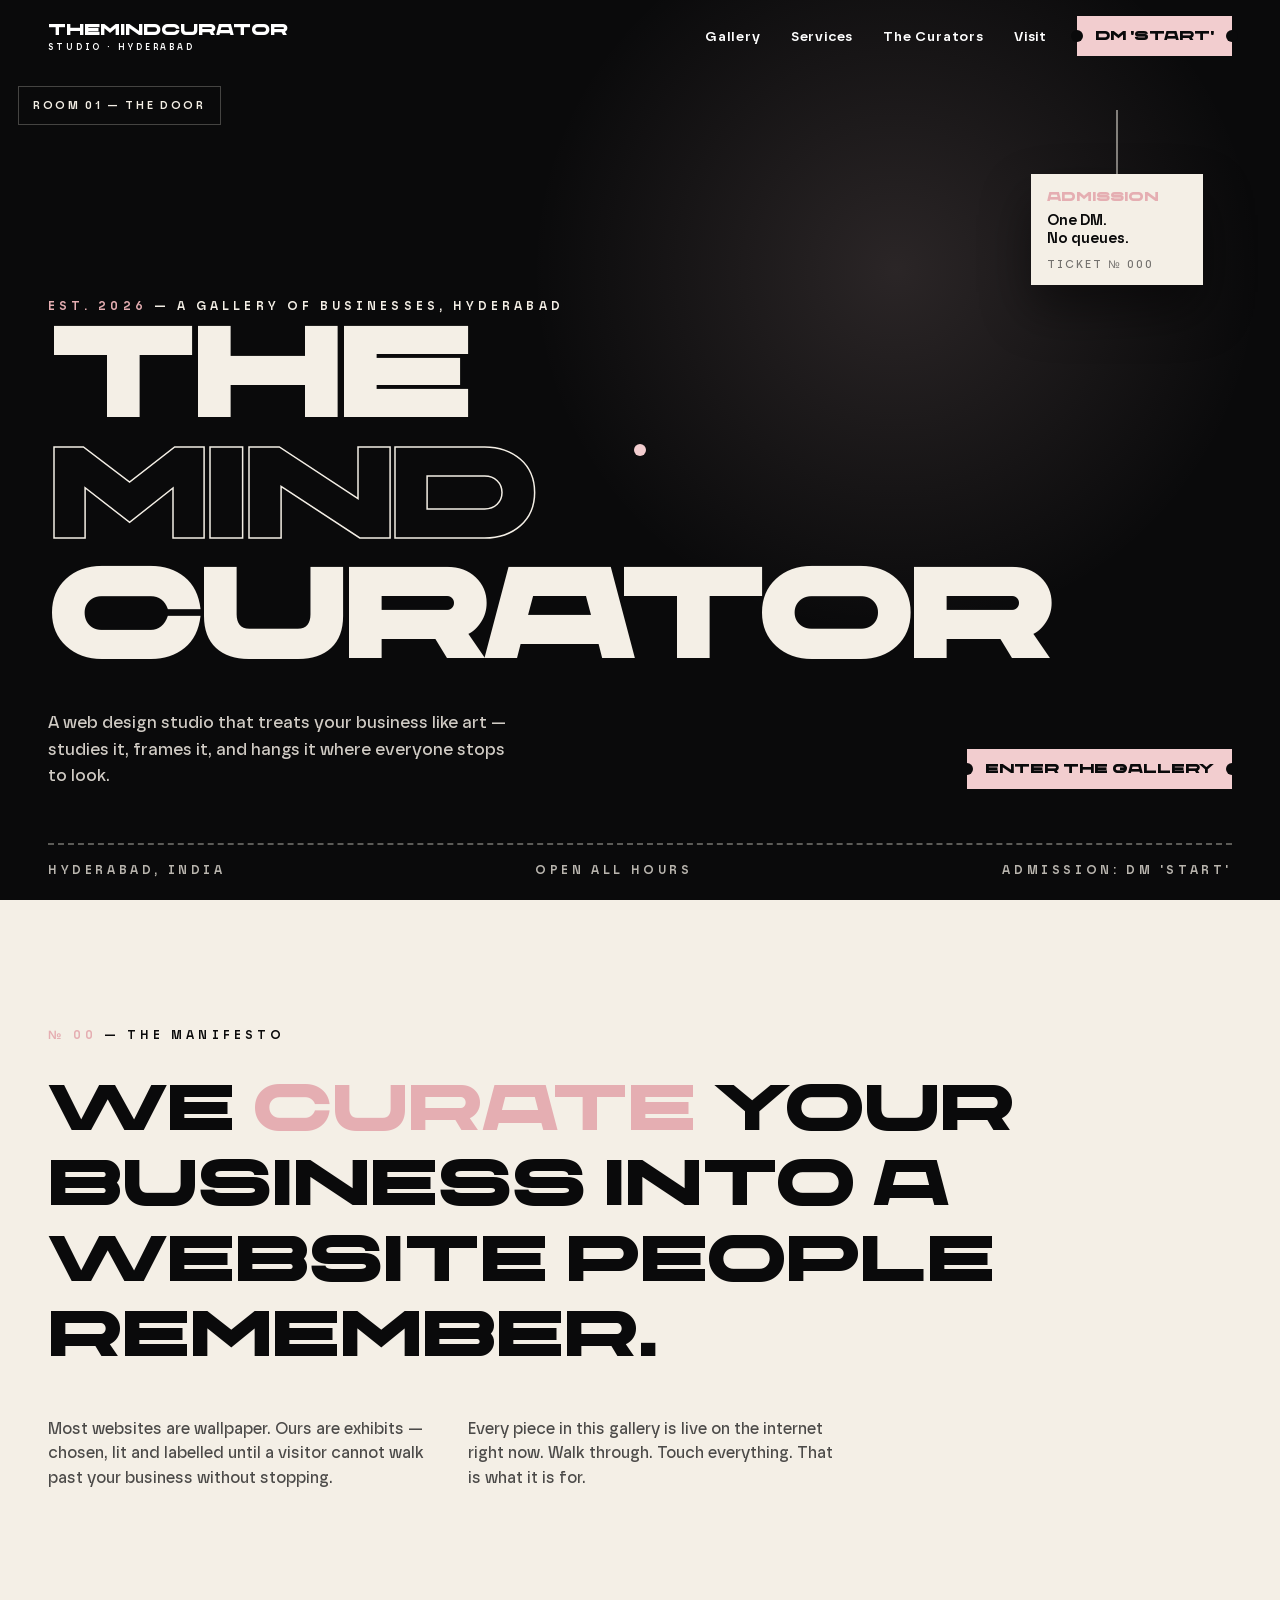
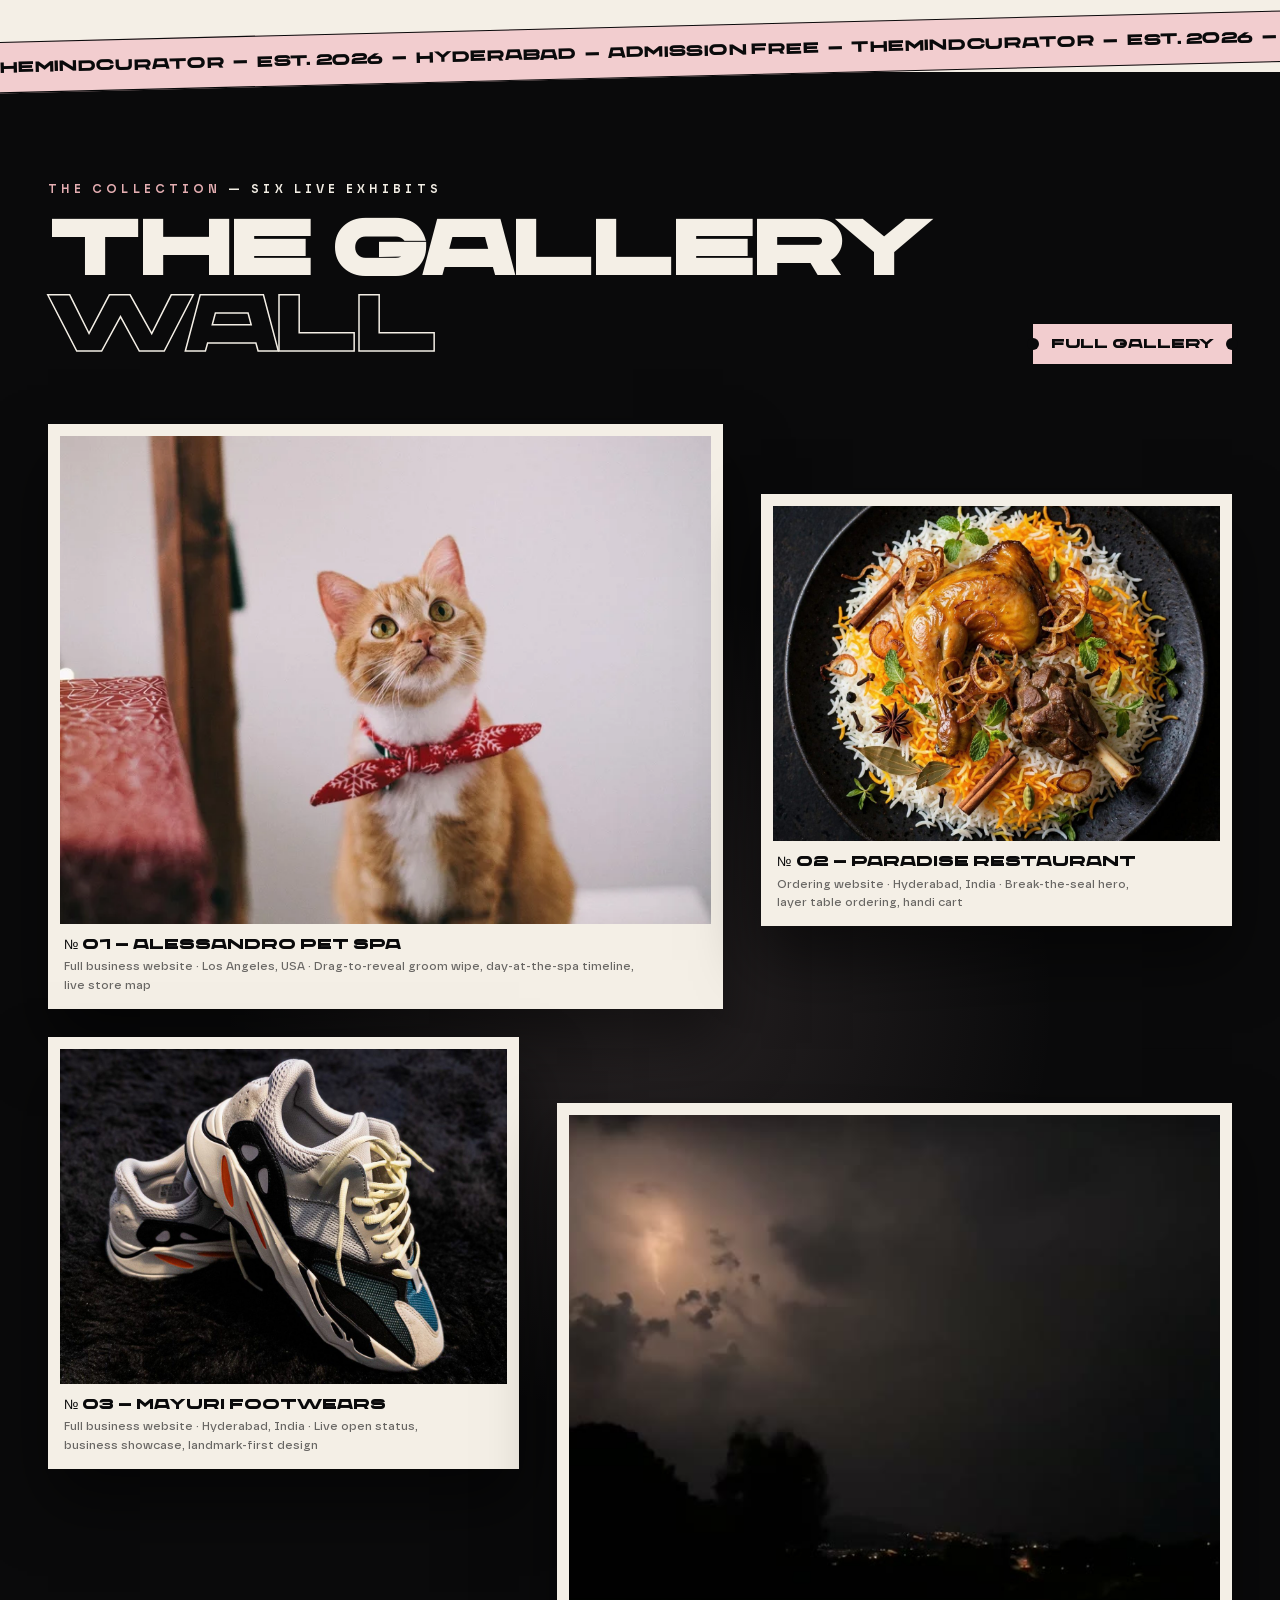
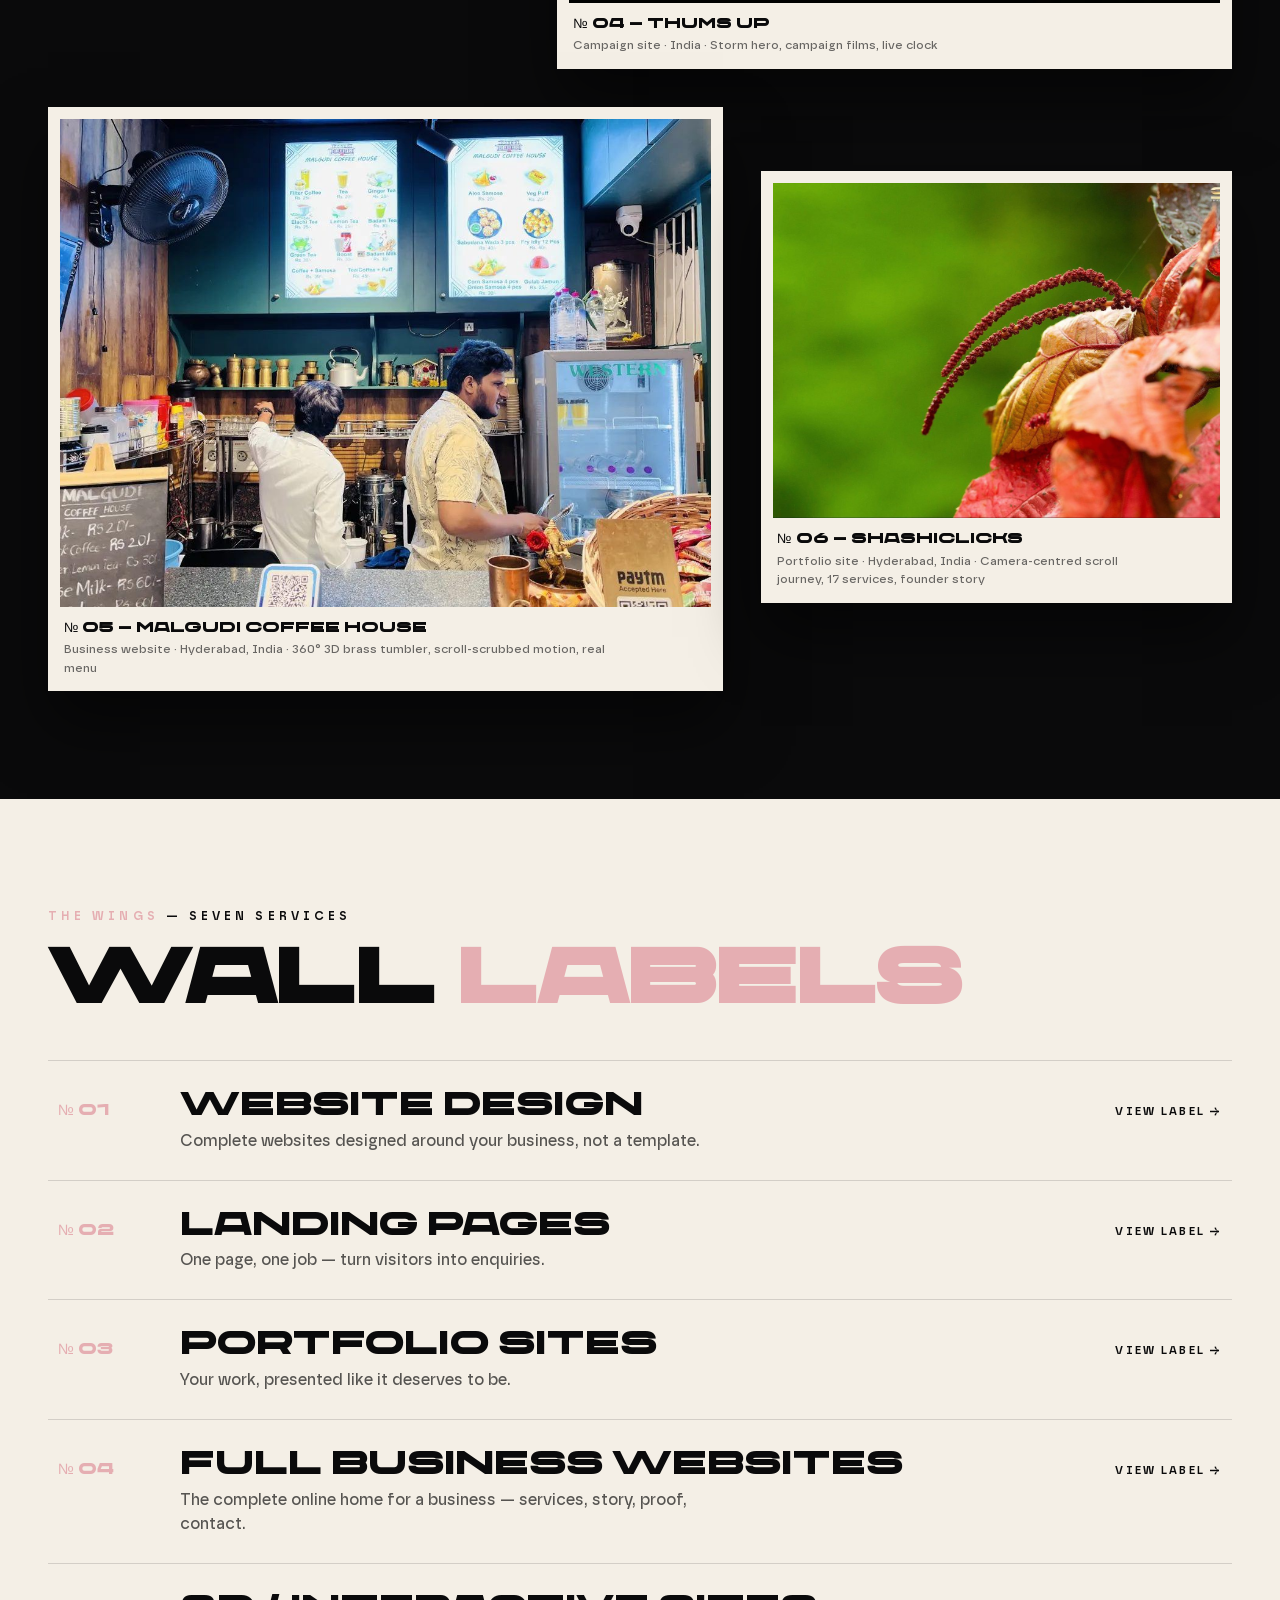
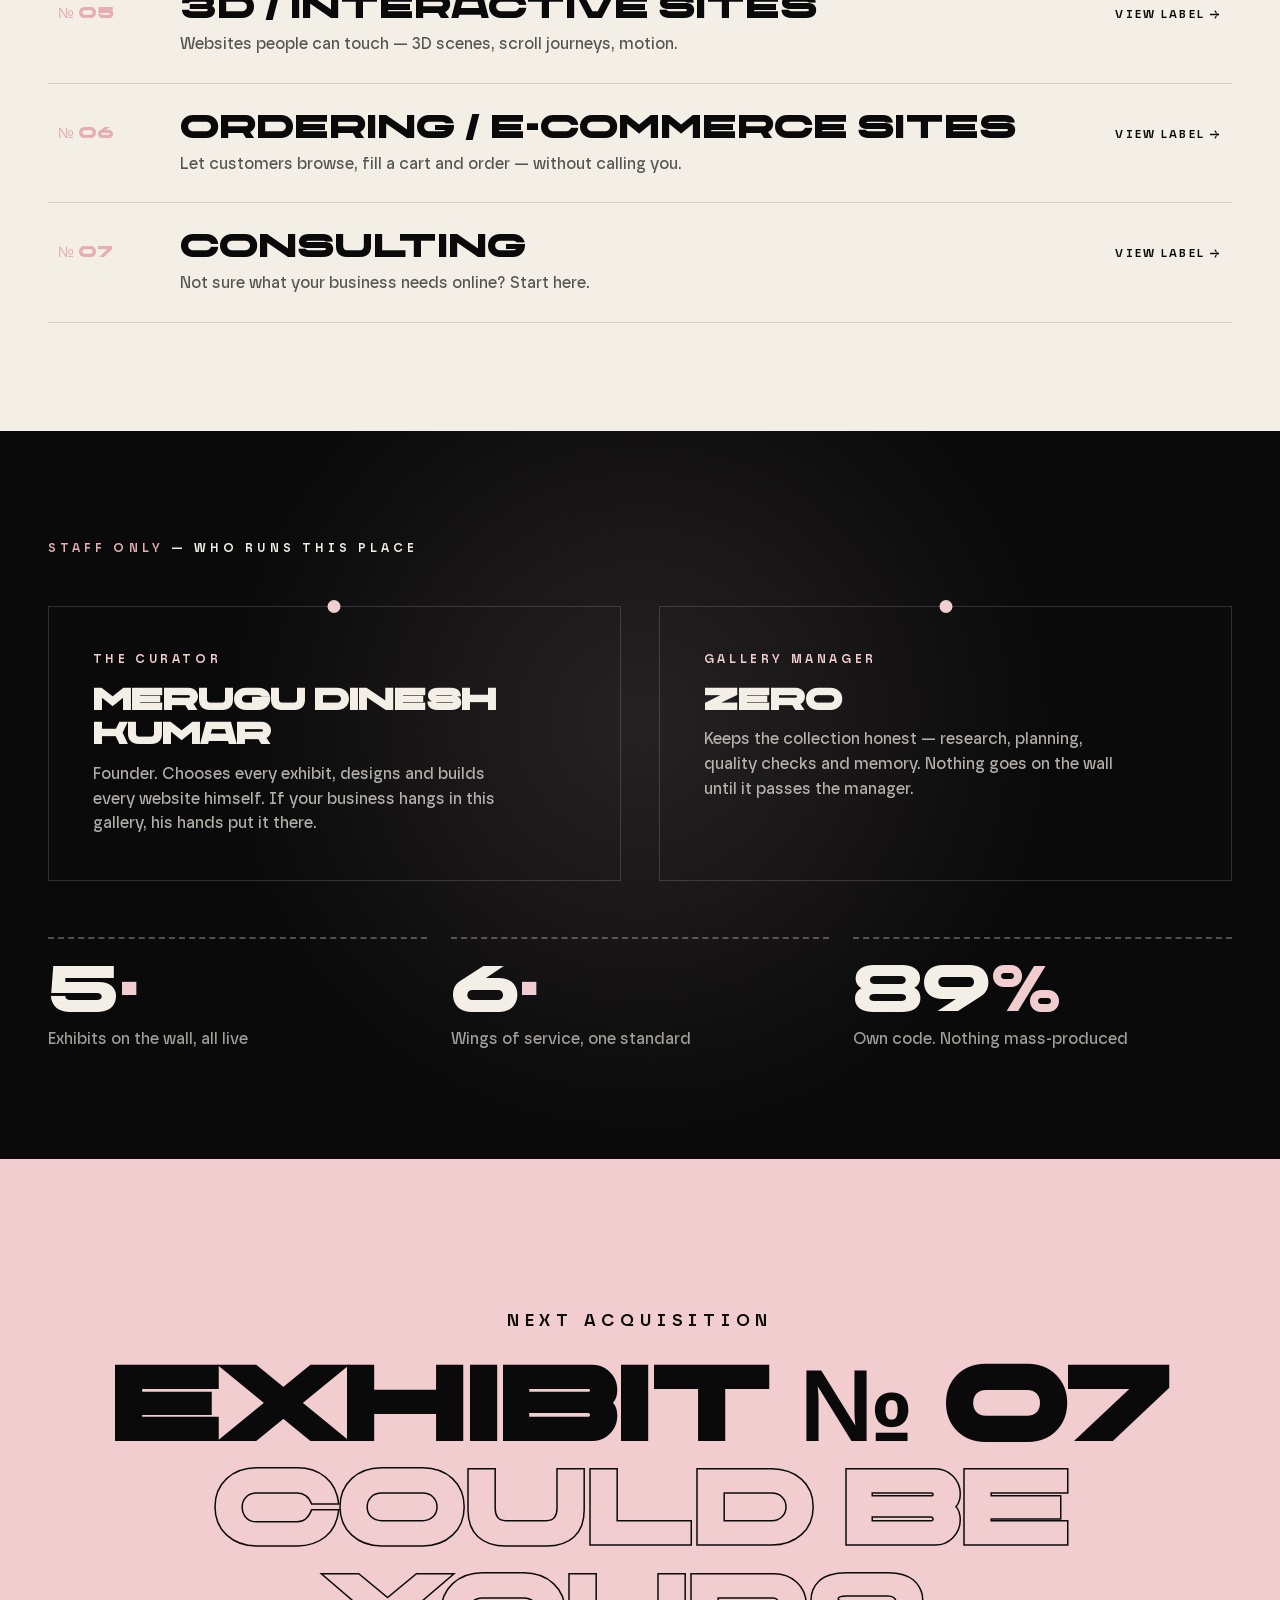
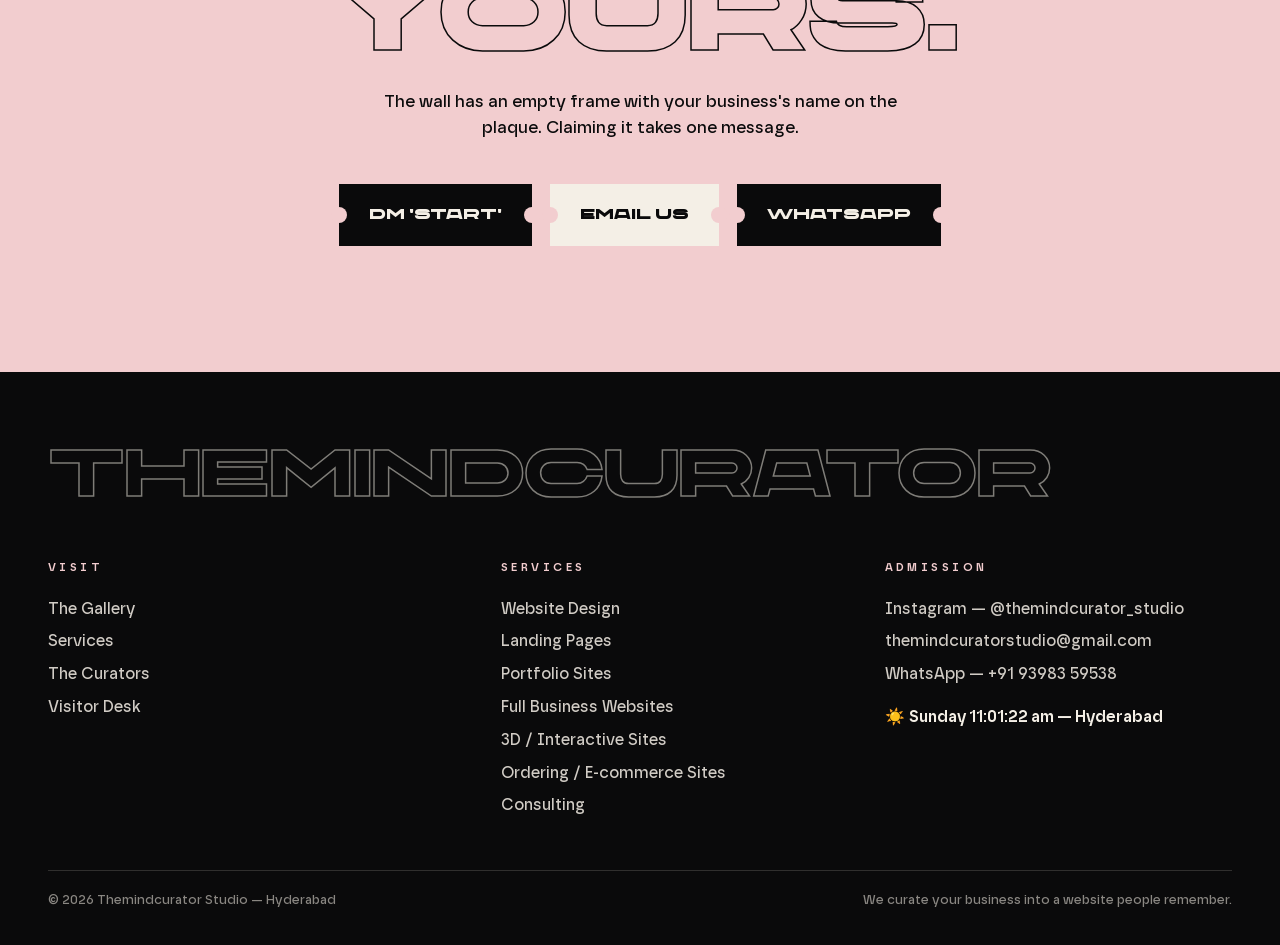
==== commit c4f7f4bb: "Gallery interactions: card zoom/lift + LIVE slide-in, heading reveals, Lenis-style smooth scroll, ma" ====
--- a/index.html
+++ b/index.html
@@ -26,6 +26,7 @@
   <p class="big"><span class="w">We</span> <span class="w pk">curate</span> <span class="w">your</span> <span class="w">business</span> <span class="w">into</span> <span class="w">a</span> <span class="w">website</span> <span class="w">people</span> <span class="w">remember.</span></p>
   <div class="note"><p>Most websites are wallpaper. Ours are exhibits — chosen, lit and labelled until a visitor cannot walk past your business without stopping.</p><p>Every piece in this gallery is live on the internet right now. Walk through. Touch everything. That is what it is for.</p></div>
 </div></section>
+<div class="band" aria-hidden="true"><div class="track"><span>THEMINDCURATOR&nbsp;&nbsp;—&nbsp;&nbsp;EST. 2026&nbsp;&nbsp;—&nbsp;&nbsp;HYDERABAD&nbsp;&nbsp;—&nbsp;&nbsp;ADMISSION FREE&nbsp;&nbsp;—&nbsp;&nbsp;</span><span>THEMINDCURATOR&nbsp;&nbsp;—&nbsp;&nbsp;EST. 2026&nbsp;&nbsp;—&nbsp;&nbsp;HYDERABAD&nbsp;&nbsp;—&nbsp;&nbsp;ADMISSION FREE&nbsp;&nbsp;—&nbsp;&nbsp;</span><span>THEMINDCURATOR&nbsp;&nbsp;—&nbsp;&nbsp;EST. 2026&nbsp;&nbsp;—&nbsp;&nbsp;HYDERABAD&nbsp;&nbsp;—&nbsp;&nbsp;ADMISSION FREE&nbsp;&nbsp;—&nbsp;&nbsp;</span><span>THEMINDCURATOR&nbsp;&nbsp;—&nbsp;&nbsp;EST. 2026&nbsp;&nbsp;—&nbsp;&nbsp;HYDERABAD&nbsp;&nbsp;—&nbsp;&nbsp;ADMISSION FREE&nbsp;&nbsp;—&nbsp;&nbsp;</span><span>THEMINDCURATOR&nbsp;&nbsp;—&nbsp;&nbsp;EST. 2026&nbsp;&nbsp;—&nbsp;&nbsp;HYDERABAD&nbsp;&nbsp;—&nbsp;&nbsp;ADMISSION FREE&nbsp;&nbsp;—&nbsp;&nbsp;</span><span>THEMINDCURATOR&nbsp;&nbsp;—&nbsp;&nbsp;EST. 2026&nbsp;&nbsp;—&nbsp;&nbsp;HYDERABAD&nbsp;&nbsp;—&nbsp;&nbsp;ADMISSION FREE&nbsp;&nbsp;—&nbsp;&nbsp;</span></div></div>
 <section class="wall-sec"><div class="spot"></div><div class="wrap">
   <div class="wall-head"><div><p class="kicker"><span class="no">THE COLLECTION</span> — SIX LIVE EXHIBITS</p><h2>The Gallery<br><span class="outline">Wall</span></h2></div><a class="ticket-btn" href="our-work.html">Full gallery</a></div>
   <div class="wall"><article class="frame f1 reveal">
--- a/style.css
+++ b/style.css
@@ -9,7 +9,7 @@
   --font:'Safiro',Arial,sans-serif; --display:'Chaney Ultra Extended',sans-serif;
 }
 *{margin:0;padding:0;box-sizing:border-box}
-html{scroll-behavior:smooth}
+html{scroll-behavior:smooth;scroll-padding-top:104px}
 body{font-family:var(--font);font-weight:500;font-size:16px;line-height:1.55;background:var(--paper);color:var(--ink);overflow-x:hidden}
 ::selection{background:var(--pink);color:var(--ink)}
 img{display:block;max-width:100%}
@@ -166,7 +166,7 @@
 
 /* ---------- footer ---------- */
 footer{background:var(--ink);color:var(--paper);padding:70px 0 34px;position:relative;overflow:hidden}
-.ft-word{font-family:var(--display);font-size:clamp(30px,7.4vw,104px);line-height:1;text-transform:uppercase;color:transparent;-webkit-text-stroke:1.5px rgba(244,239,230,.5);white-space:nowrap}
+.ft-word{font-family:var(--display);font-size:clamp(21px,5.1vw,72px);padding-right:.1em;letter-spacing:-.02em;line-height:1;text-transform:uppercase;color:transparent;-webkit-text-stroke:1.5px rgba(244,239,230,.5);white-space:nowrap}
 .ft-grid{display:grid;grid-template-columns:1.2fr 1fr 1fr;gap:36px;margin-top:52px}
 .ft-grid h4{font-size:11.5px;font-weight:600;letter-spacing:.3em;text-transform:uppercase;color:var(--pink);margin-bottom:16px}
 .ft-grid a{display:block;padding:4px 0;color:rgba(244,239,230,.85)}
@@ -206,14 +206,36 @@
 #roomChip{position:fixed;left:18px;top:86px;z-index:800;background:var(--ink);color:var(--paper);font-size:11px;font-weight:600;letter-spacing:.24em;padding:10px 14px;border:1px solid rgba(244,239,230,.25);display:none}
 body.home #roomChip{display:block}
 #roomChip em{font-style:normal;color:var(--pink)}
-#tagFlip{transition:transform .7s cubic-bezier(.22,1,.36,1);transform-style:preserve-3d;position:relative}
+#tagFlip{transition:transform .55s cubic-bezier(.22,1,.36,1);transform-style:preserve-3d;position:relative;transform:rotateX(var(--ty,0deg)) rotateY(calc(var(--flip,0deg) + var(--tx,0deg)))}
 .tag .card{backface-visibility:hidden}
 .tag .card.back{position:absolute;inset:auto;top:64px;left:0;transform:rotateY(180deg);background:var(--pink)}
-.tag.flipped #tagFlip{transform:rotateY(180deg)}
+.tag.flipped #tagFlip{--flip:180deg}
 #svcPreview{position:fixed;width:230px;height:160px;z-index:700;pointer-events:none;opacity:0;transform:scale(.9) rotate(-3deg);transition:opacity .25s,transform .25s;overflow:hidden;box-shadow:0 26px 50px rgba(0,0,0,.35)}
 #svcPreview.on{opacity:1;transform:scale(1) rotate(-3deg)}
 #svcPreview img{width:100%;height:100%;object-fit:cover}
 .frame .mat{transition:transform .3s ease}
 .frame{cursor:zoom-in}
-@media(max-width:900px){#svcPreview{display:none}}
+@media(max-width:1150px){#svcPreview{display:none}}
 @media(max-width:900px){ nav.main-nav .ticket-btn{display:none} }
+
+section,.p-head,.finale{scroll-margin-top:104px}
+
+/* ---------- v3 additions (Dinesh, 19:06) ---------- */
+/* gallery cards: photo zoom + lift, LIVE stamp slides in */
+.frame .mat{overflow:hidden}
+.frame img{transition:transform .8s cubic-bezier(.22,1,.36,1)}
+.frame:hover img{transform:scale(1.07)}
+.frame .mat{transition:transform .45s cubic-bezier(.22,1,.36,1),box-shadow .45s}
+.frame:hover .mat{transform:translateY(-8px)}
+.frame .stamp{opacity:0;transform:translateX(14px) rotate(-4deg);transition:opacity .4s,transform .45s cubic-bezier(.22,1,.36,1)}
+.frame:hover .stamp{opacity:1;transform:translateX(0) rotate(-4deg)}
+/* marquee ribbon */
+.band{background:var(--pink);color:var(--ink);overflow:hidden;transform:rotate(-1.4deg) scale(1.03);border-top:1.5px solid var(--ink);border-bottom:1.5px solid var(--ink);position:relative;z-index:5;margin:10px 0 -6px}
+.band .track{display:flex;white-space:nowrap;width:max-content;animation:bandmove 26s linear infinite;font-family:var(--display);font-size:14.5px;padding:13px 0}
+@keyframes bandmove{to{transform:translateX(-50%)}}
+/* custom cursor */
+#cursor{position:fixed;left:0;top:0;width:12px;height:12px;border-radius:50%;background:var(--pink);z-index:1500;pointer-events:none;transform:translate(-50%,-50%);display:none;align-items:center;justify-content:center;font-size:10.5px;font-weight:600;letter-spacing:.14em;color:var(--ink);transition:width .3s,height .3s,background .3s}
+@media(pointer:fine){ #cursor{display:flex} }
+#cursor.view{width:68px;height:68px}
+.frame{cursor:none}
+@media(prefers-reduced-motion:reduce){ .band .track{animation:none} }
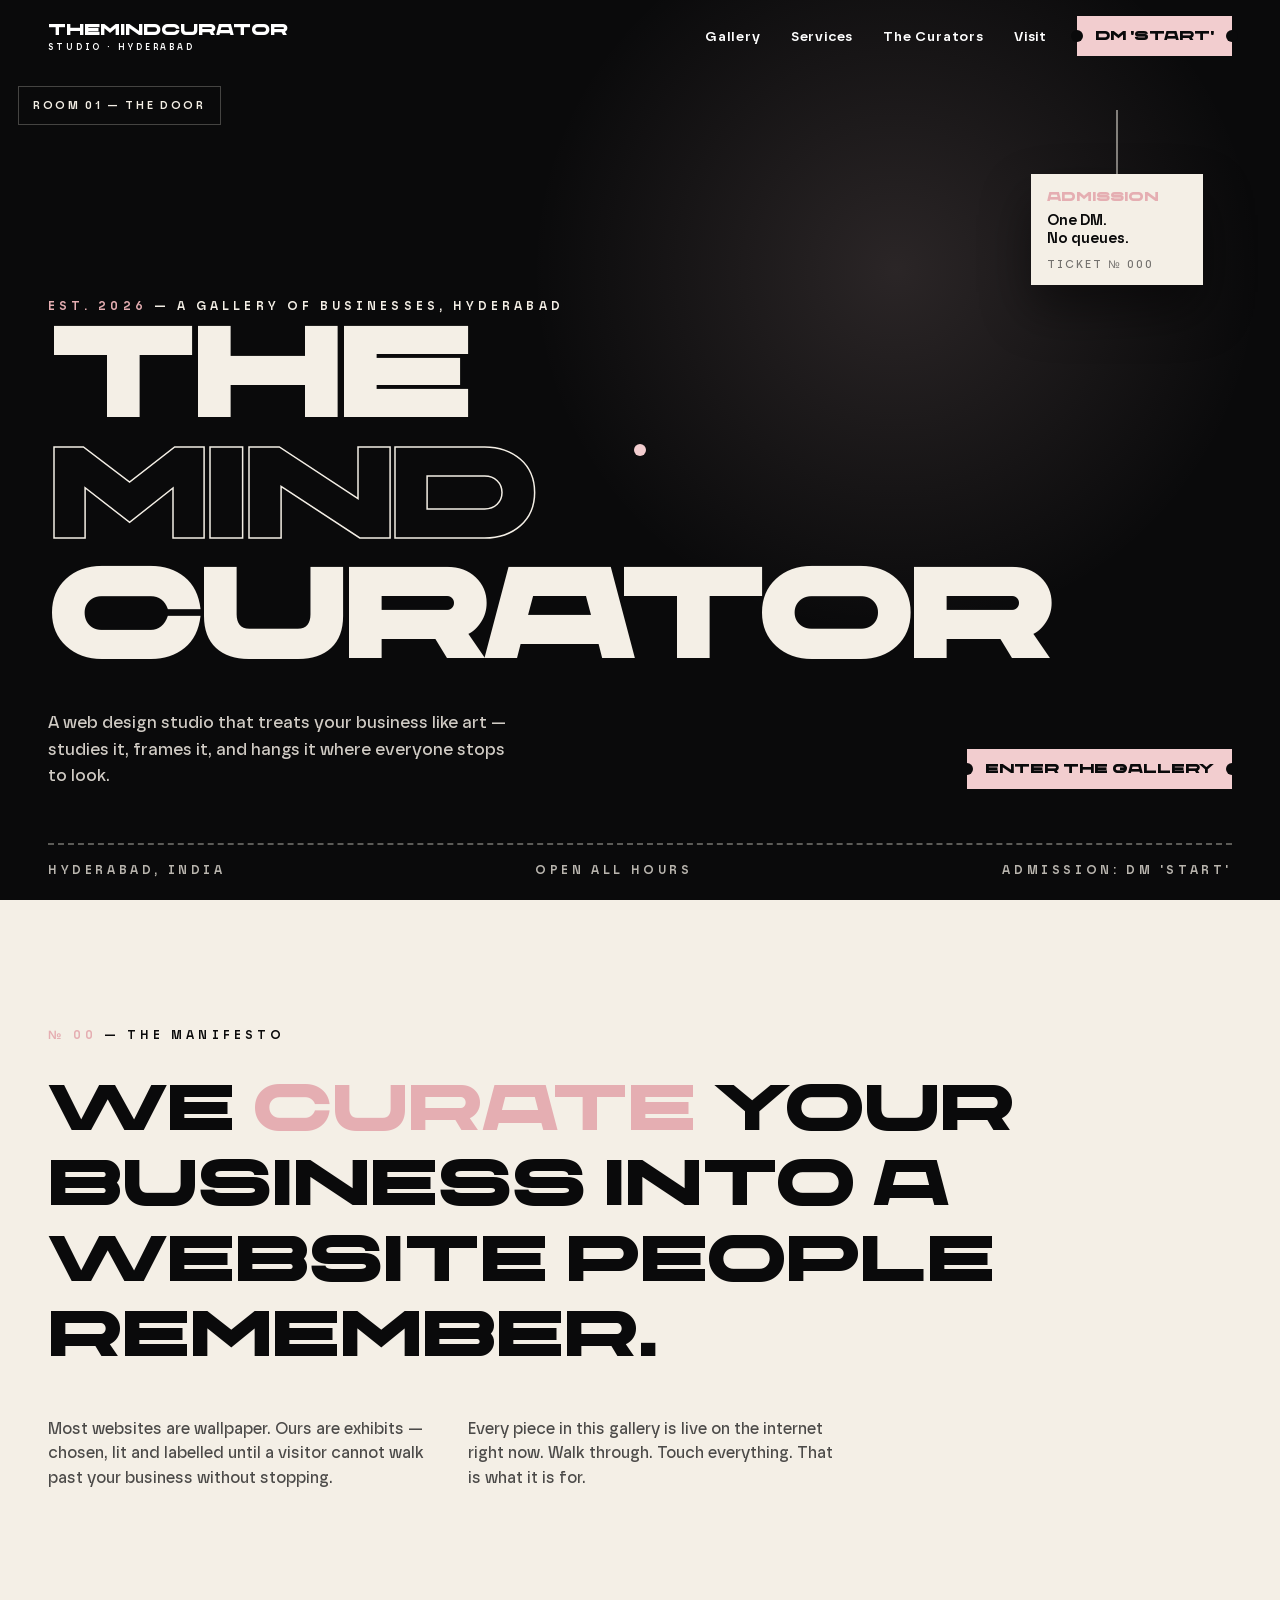
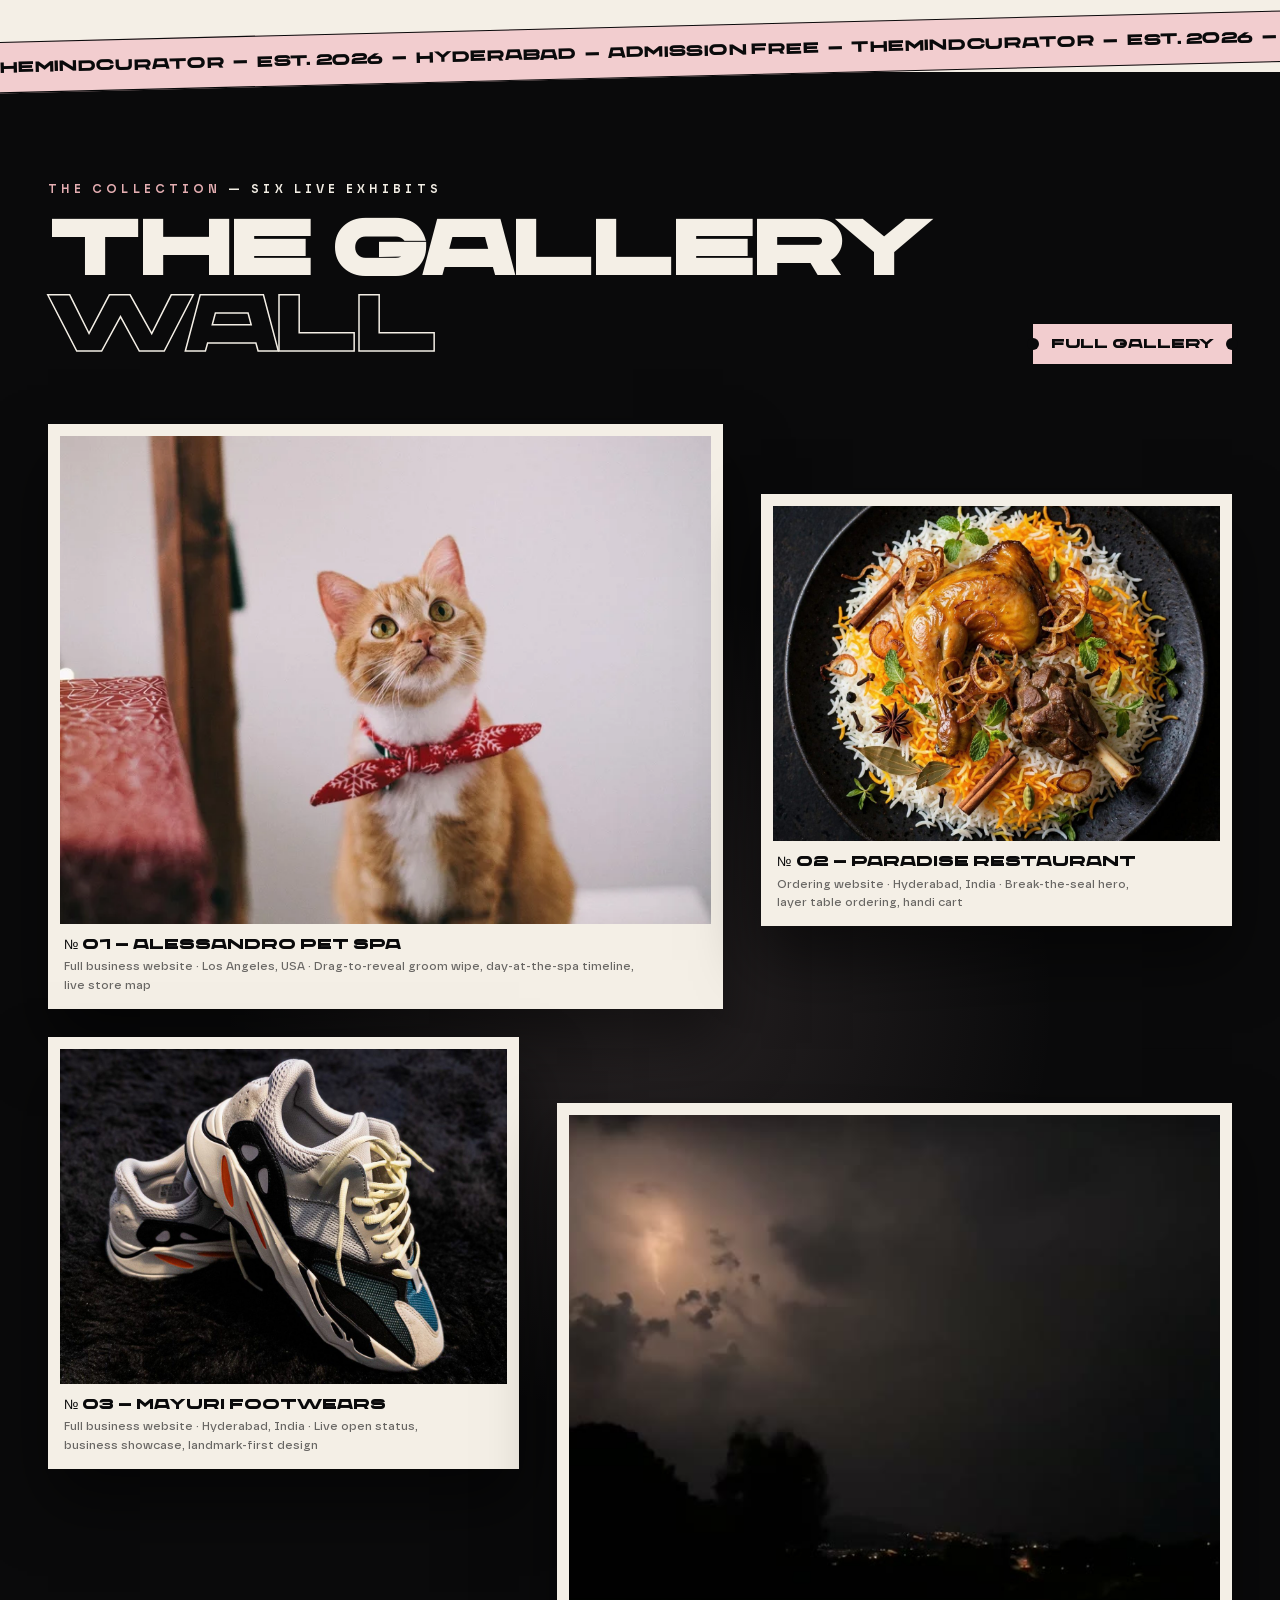
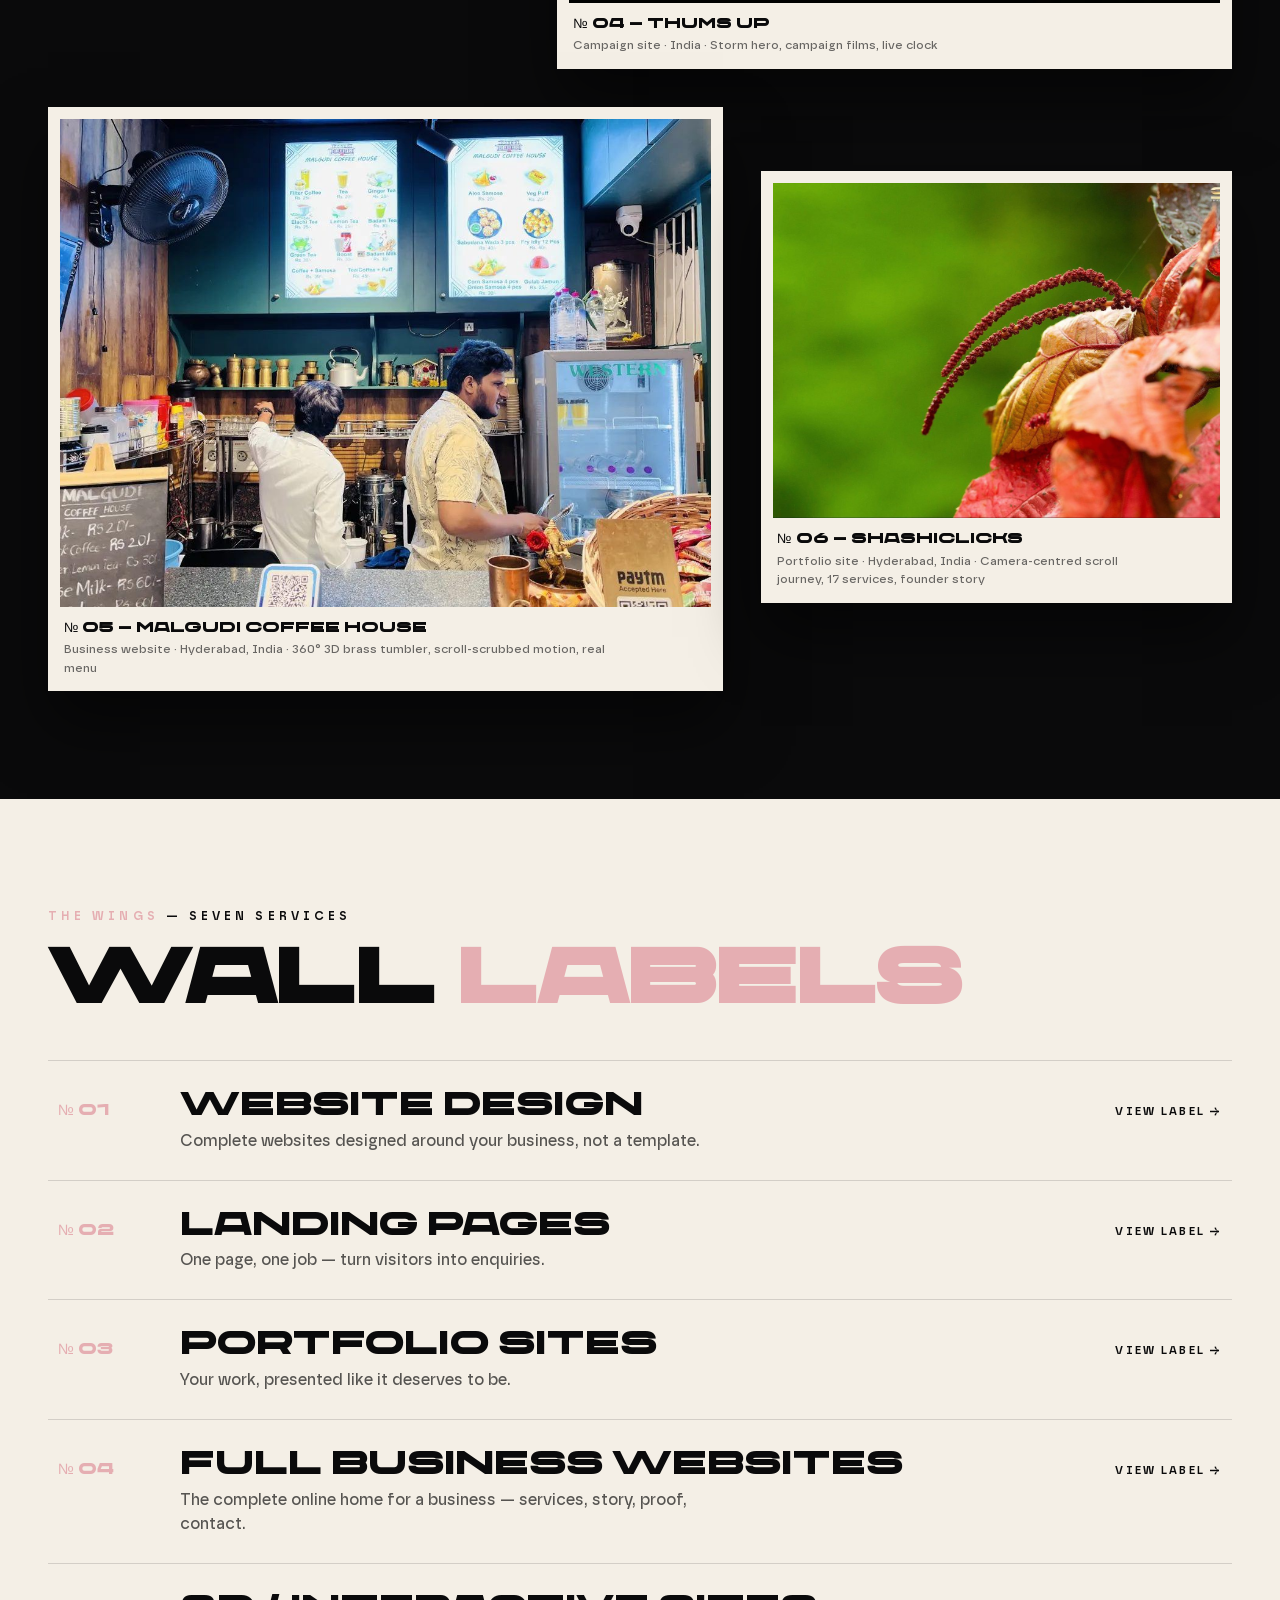
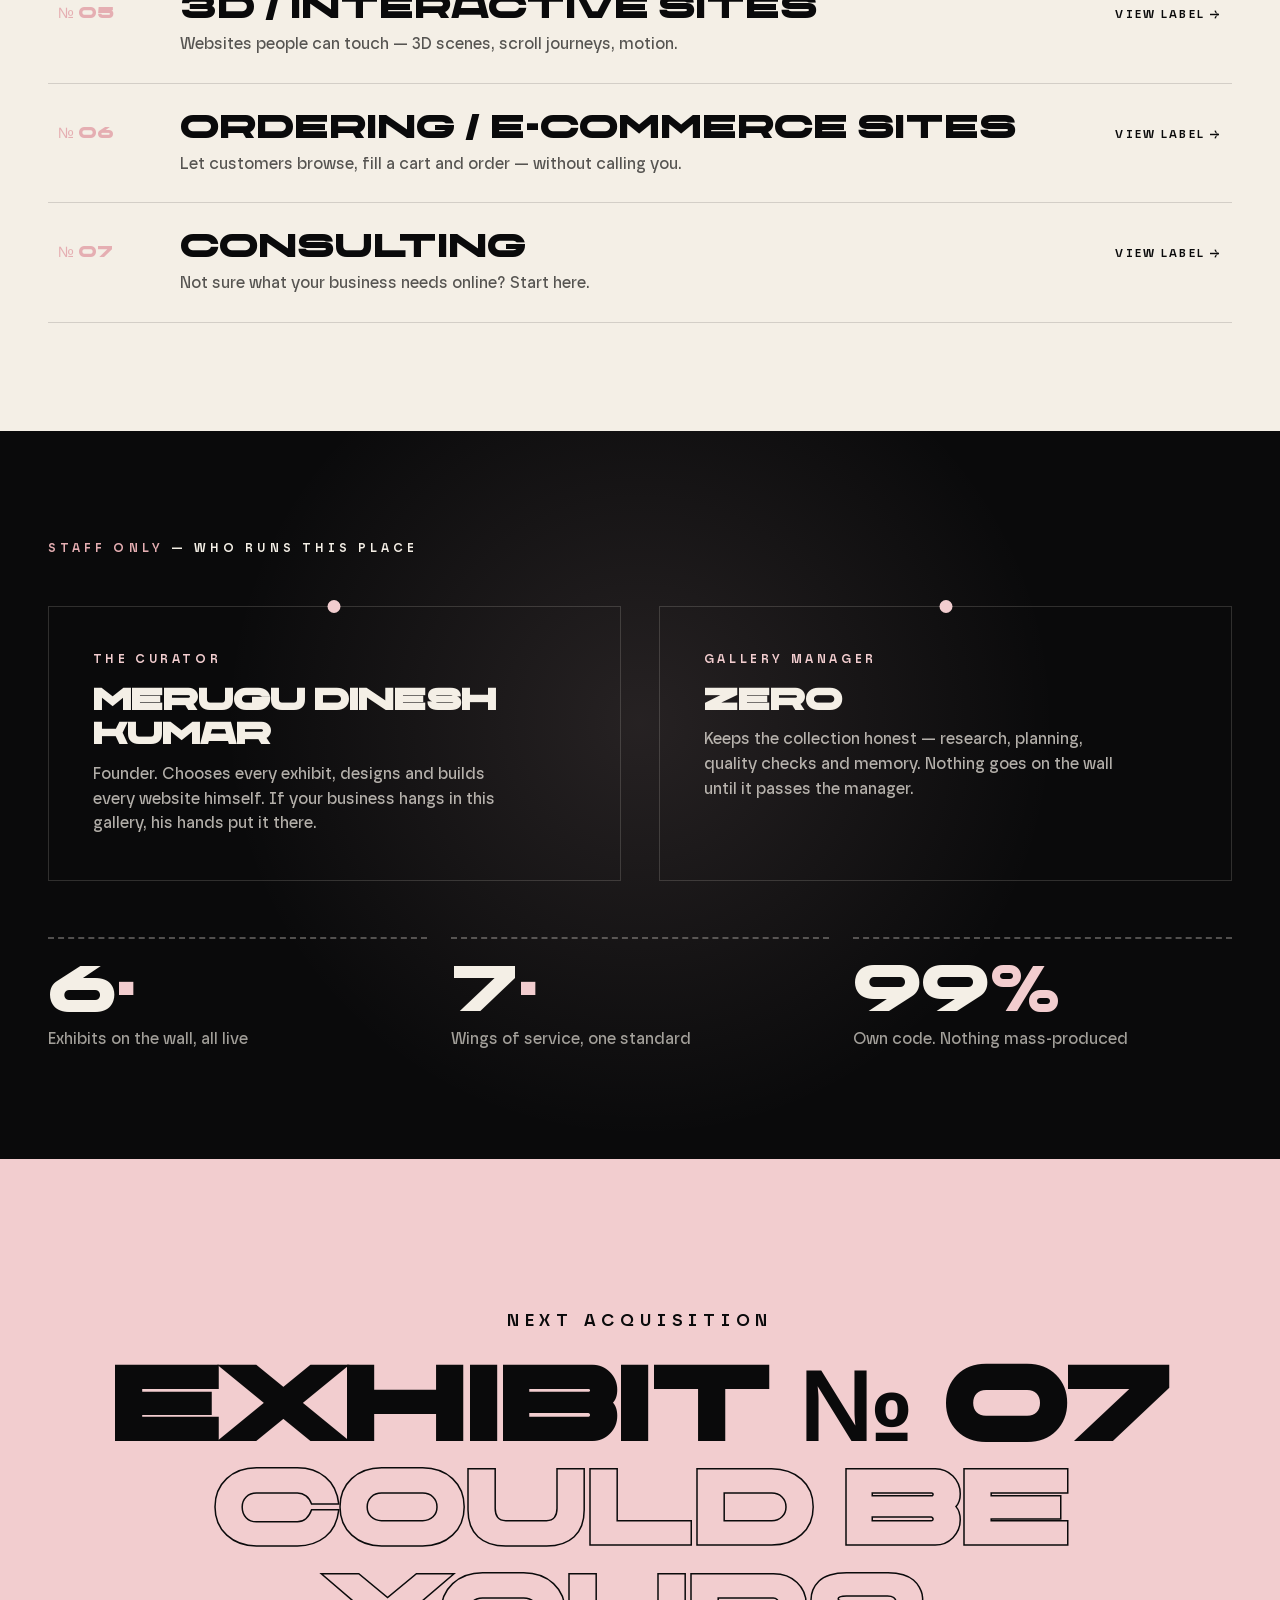
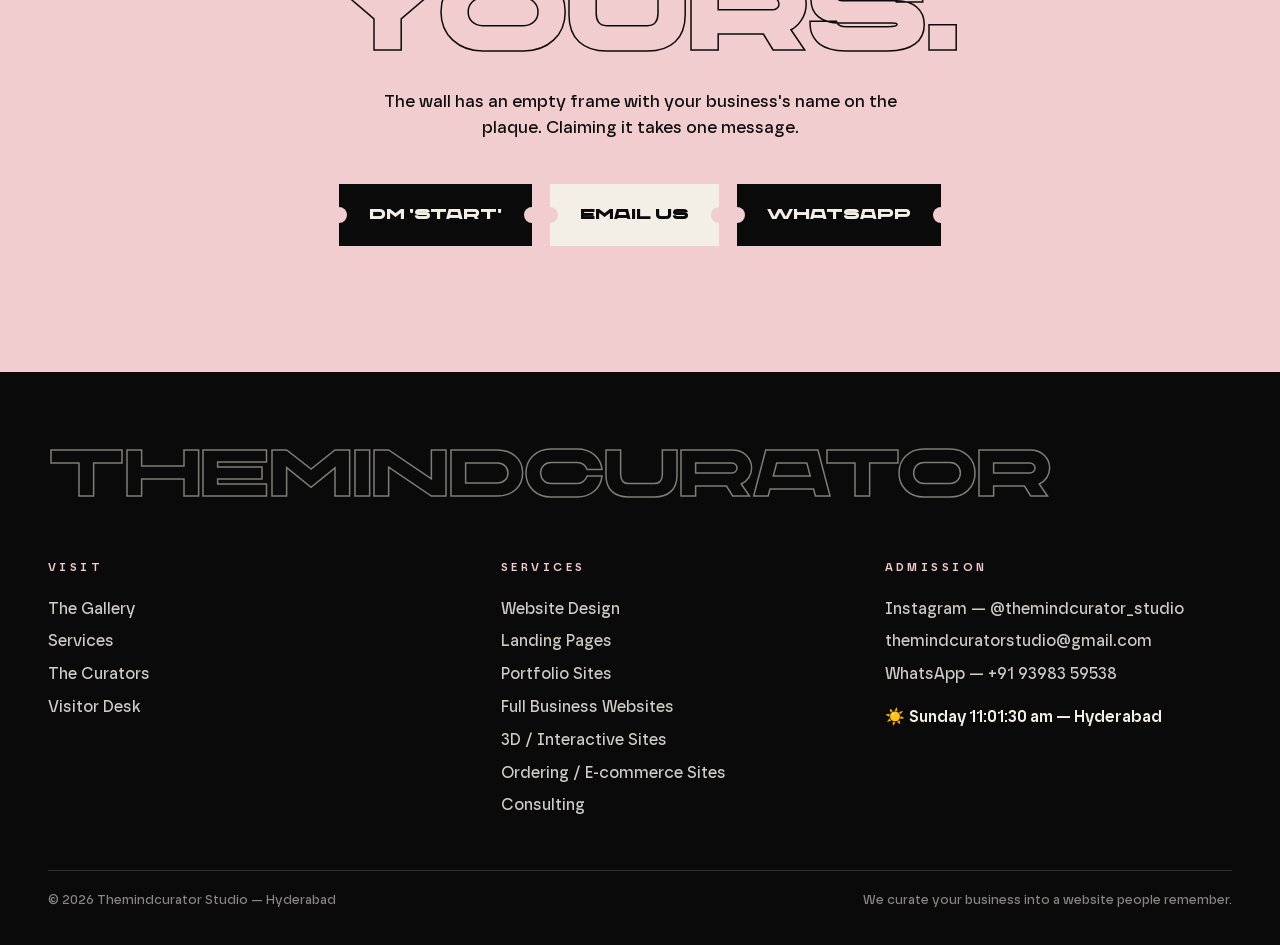
==== commit 66773f64: "Replace hand-rolled smoother with real vendored Lenis (CSS scroll-behavior conflict removed — that w" ====
--- a/index.html
+++ b/index.html
@@ -81,5 +81,6 @@
   </div>
   <div class="ft-base"><span>© 2026 Themindcurator Studio — Hyderabad</span><span>We curate your business into a website people remember.</span></div>
 </div></footer>
+<script src="lenis.min.js"></script>
 <script src="main.js"></script>
 </body></html>
--- a/style.css
+++ b/style.css
@@ -9,7 +9,7 @@
   --font:'Safiro',Arial,sans-serif; --display:'Chaney Ultra Extended',sans-serif;
 }
 *{margin:0;padding:0;box-sizing:border-box}
-html{scroll-behavior:smooth;scroll-padding-top:104px}
+html{scroll-padding-top:104px}
 body{font-family:var(--font);font-weight:500;font-size:16px;line-height:1.55;background:var(--paper);color:var(--ink);overflow-x:hidden}
 ::selection{background:var(--pink);color:var(--ink)}
 img{display:block;max-width:100%}
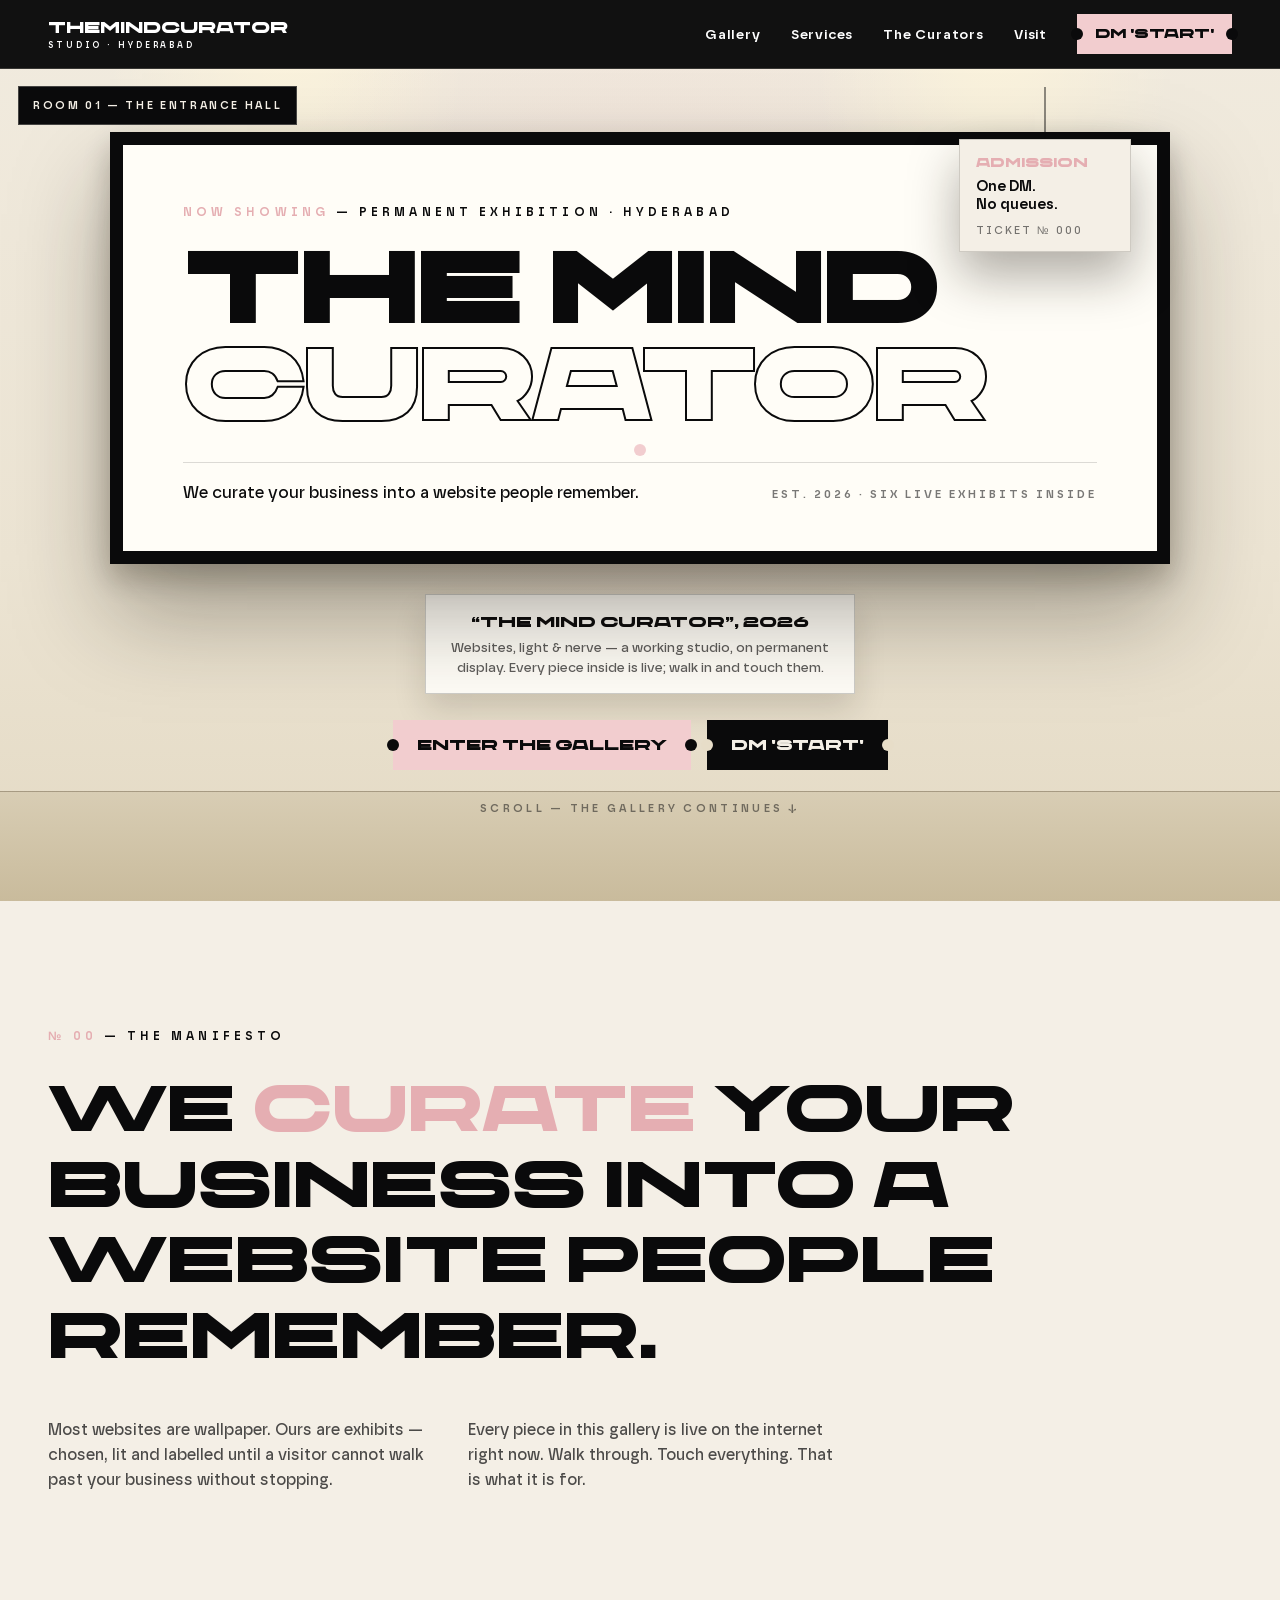
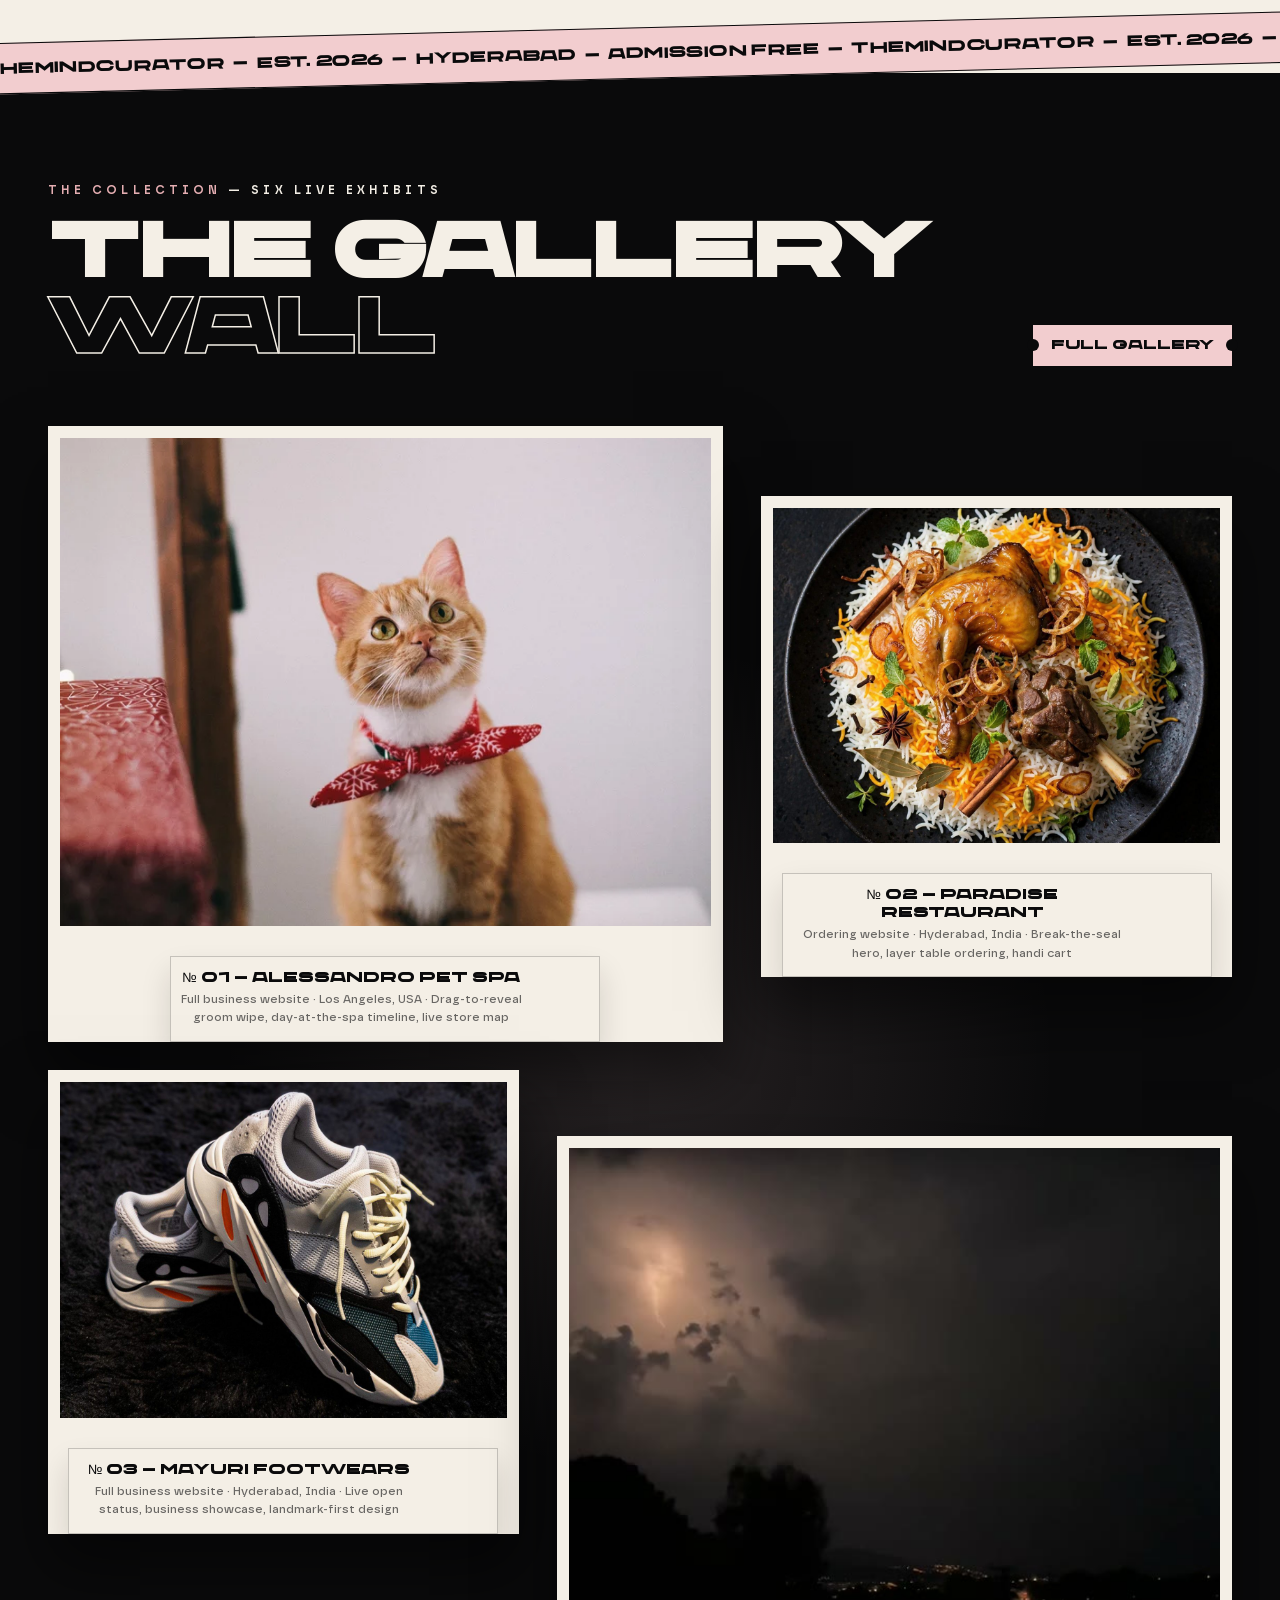
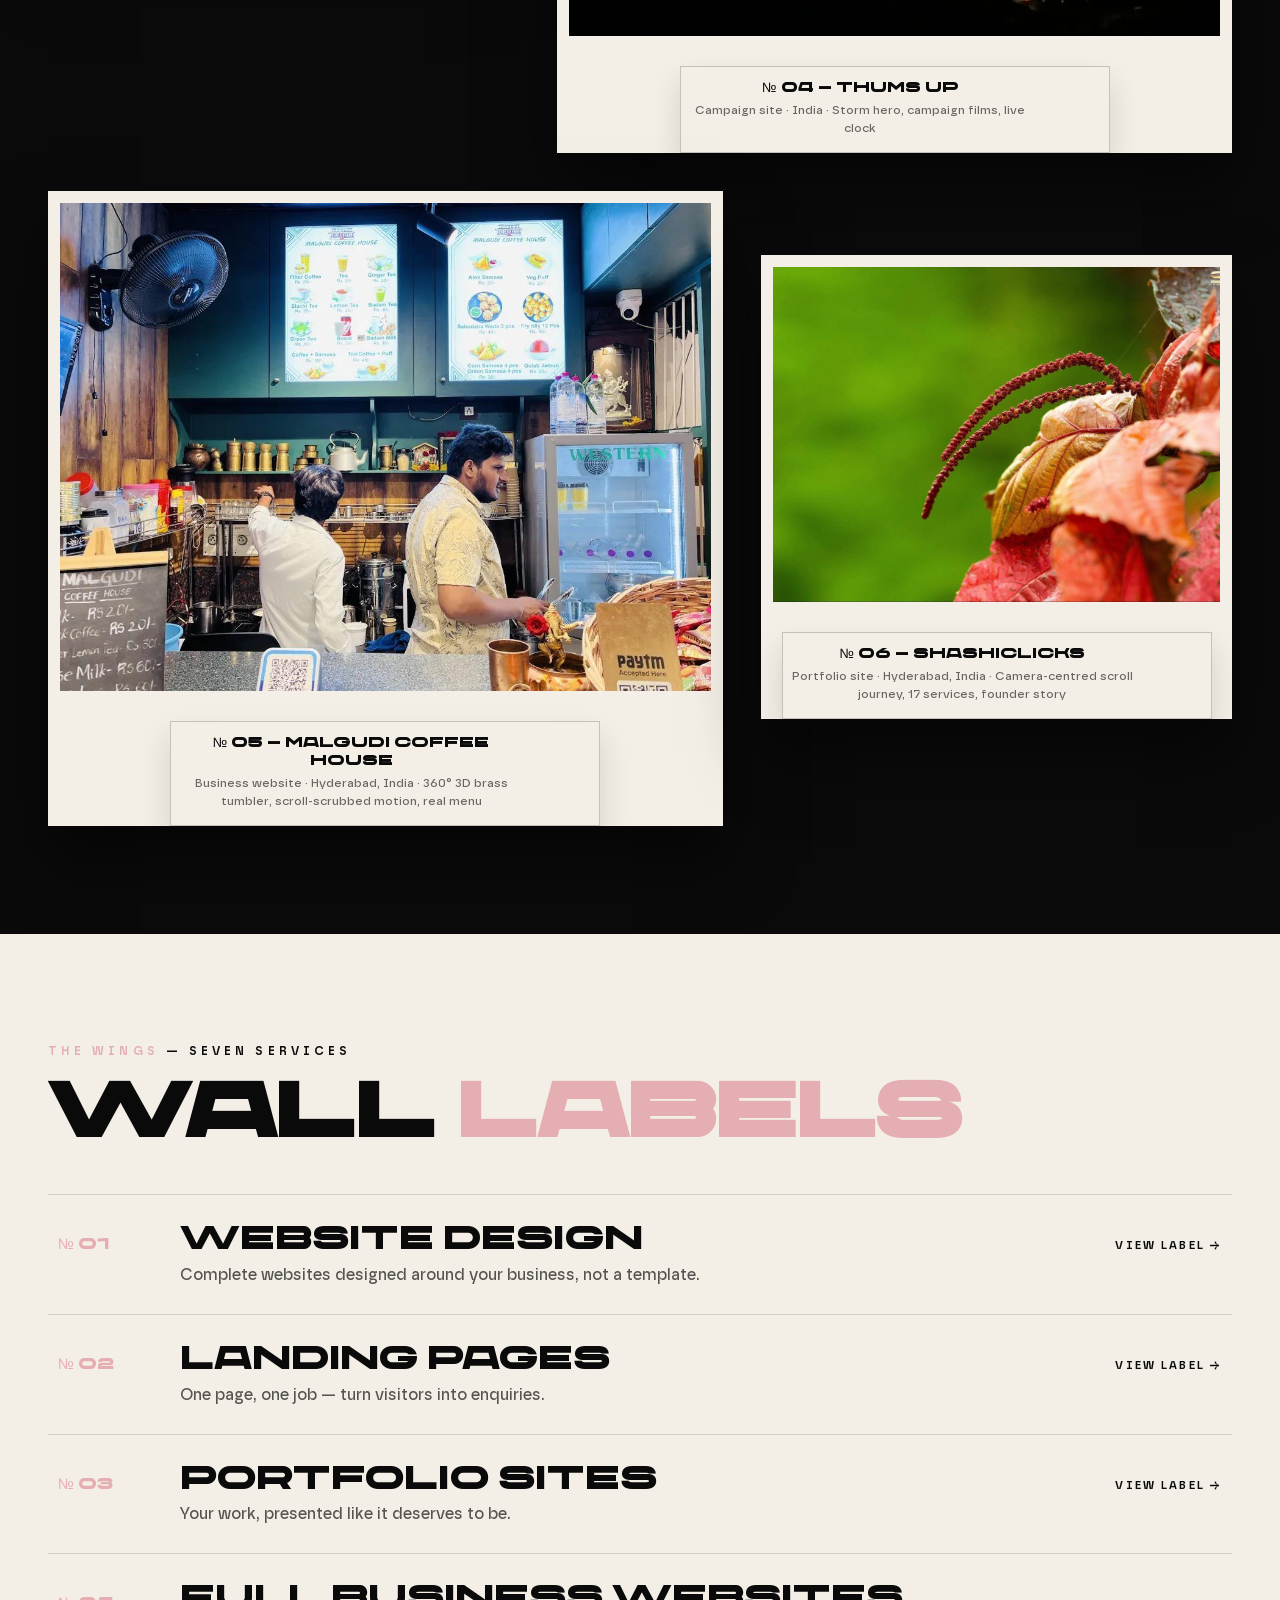
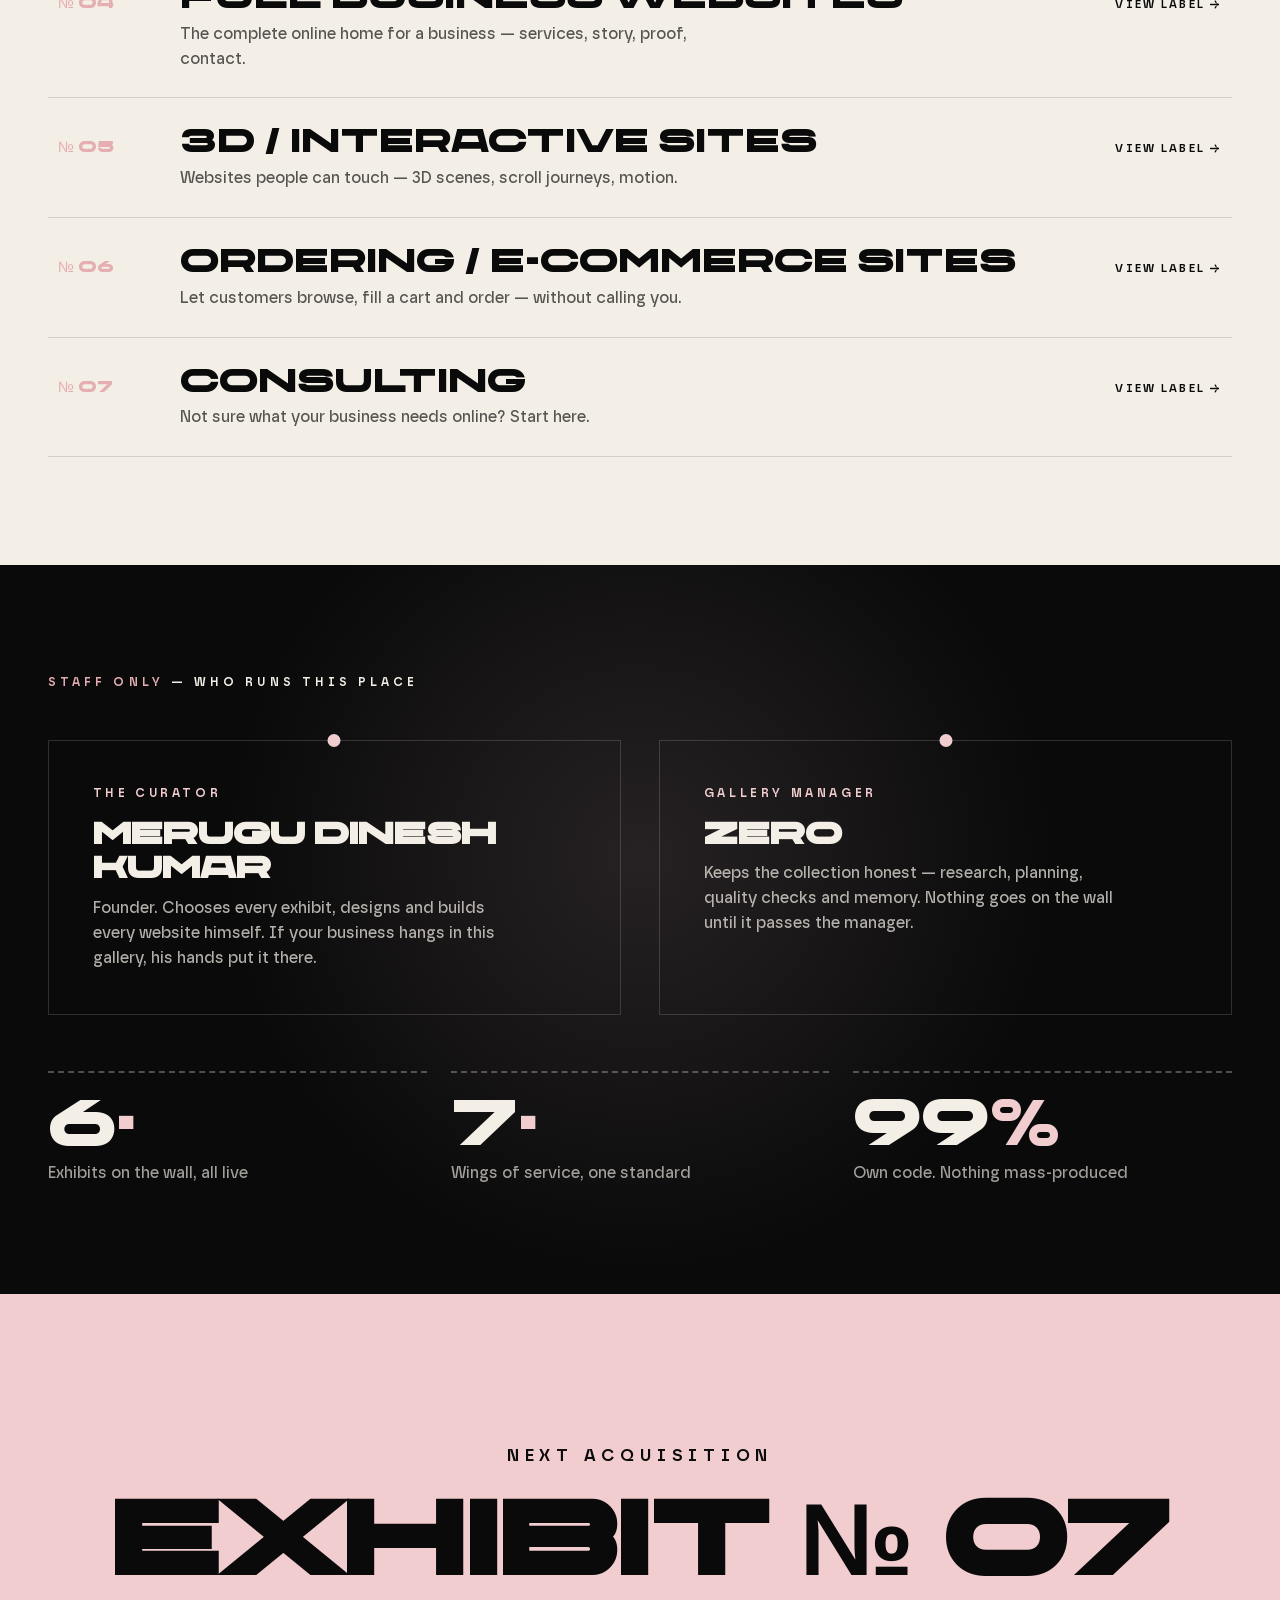
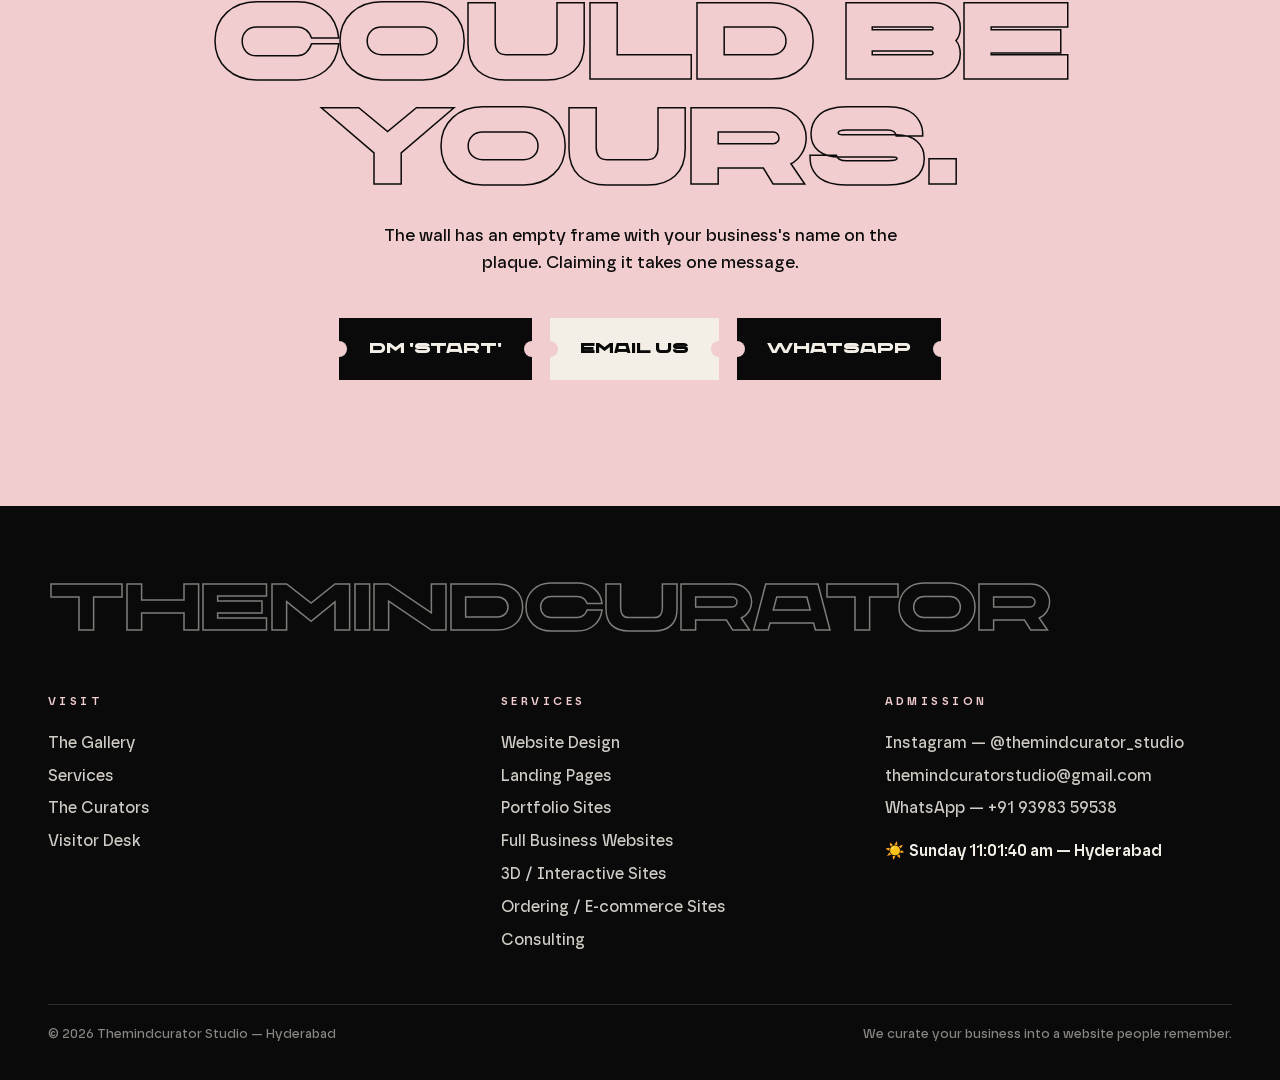
==== commit d919cc3a: "Hero rebuilt: Entrance Hall — framed statement piece on a lit gallery wall, museum plaque, ticket CT" ====
--- a/index.html
+++ b/index.html
@@ -14,12 +14,18 @@
 <div id="lbPrevZone"></div>
 <div id="mnav"><button id="mnavClose" aria-label="Close">✕</button><a href="index.html">Home</a><a href="our-work.html">Gallery</a><a href="services.html">Services</a><a href="studio.html">The Curators</a><a href="contact.html">Visit</a></div>
 
-<section class="door"><div class="spot"></div><div class="wrap" style="width:100%">
-  <div class="tag"><div class="string"></div><div class="card"><div class="tn">ADMISSION</div><div class="tt">One DM.<br>No queues.</div><div class="ts">Ticket № 000</div></div></div>
-  <p class="kicker"><span class="no">EST. 2026</span> — A GALLERY OF BUSINESSES, HYDERABAD</p>
-  <h1 class="door-word"><span class="row"><span>The</span></span><span class="row"><span class="outline">Mind</span></span><span class="row"><span>Curator</span></span></h1>
-  <div class="door-sub"><p>A web design studio that treats your business like art — studies it, frames it, and hangs it where everyone stops to look.</p><a class="ticket-btn" href="our-work.html">Enter the gallery</a></div>
-  <div class="ticket-strip"><span>Hyderabad, India</span><span>Open all hours</span><span>Admission: DM 'START'</span></div>
+<section class="door"><div class="spot"></div><div class="floor"></div><div class="wrap" style="width:100%">
+  <div class="art-frame reveal in">
+    <div class="mat">
+      <div class="tag"><div class="string"></div><div class="card"><div class="tn">ADMISSION</div><div class="tt">One DM.<br>No queues.</div><div class="ts">Ticket № 000</div></div></div>
+      <p class="kicker"><span class="no">NOW SHOWING</span> — PERMANENT EXHIBITION · HYDERABAD</p>
+      <h1 class="door-word"><span class="row"><span>The Mind</span></span><span class="row"><span class="outline">Curator</span></span></h1>
+      <div class="frame-meta"><span>We curate your business into a website people remember.</span><span class="fm-r">EST. 2026 · SIX LIVE EXHIBITS INSIDE</span></div>
+    </div>
+  </div>
+  <div class="plaque reveal"><p class="pl-t">“The Mind Curator”, 2026</p><p class="pl-d">Websites, light &amp; nerve — a working studio, on permanent display. Every piece inside is live; walk in and touch them.</p></div>
+  <div class="door-cta reveal"><a class="ticket-btn big" href="our-work.html">Enter the gallery</a><a class="ticket-btn big ink" href="https://ig.me/m/themindcurator_studio" target="_blank" rel="noopener">DM 'START'</a></div>
+  <p class="scroll-cue">Scroll — the gallery continues ↓</p>
 </div></section>
 <section class="manifesto"><div class="wrap">
   <p class="kicker"><span class="no">№ 00</span> — THE MANIFESTO</p>
--- a/style.css
+++ b/style.css
@@ -29,10 +29,8 @@
 #veil .v-word em{font-style:normal;color:var(--pink)}
 
 /* ---------- header ---------- */
-header{position:fixed;inset:0 0 auto;z-index:900;transition:background .4s,border-color .4s;border-bottom:1px solid transparent}
-header.scrolled{background:rgba(10,10,11,.92);backdrop-filter:blur(10px);border-color:var(--line-l)}
-.hd-in{display:flex;justify-content:space-between;align-items:center;padding:16px clamp(20px,4vw,48px);color:var(--paper);mix-blend-mode:normal}
-header:not(.scrolled) .hd-in{mix-blend-mode:difference}
+header{position:fixed;inset:0 0 auto;z-index:900;background:rgba(10,10,11,.97);border-bottom:1px solid var(--line-l)}
+.hd-in{display:flex;justify-content:space-between;align-items:center;padding:14px clamp(20px,4vw,48px);color:var(--paper)}
 .logo{font-family:var(--display);font-size:15px;line-height:1.2;color:#fff}
 .logo small{display:block;font-family:var(--font);font-weight:600;font-size:8.5px;letter-spacing:.34em;margin-top:3px}
 nav.main-nav{display:flex;gap:30px;align-items:center}
@@ -49,25 +47,49 @@
 #mnav a{font-family:var(--display);font-size:clamp(22px,7vw,34px);padding:8px 0;border-bottom:1px solid var(--line-l)}
 #mnavClose{position:absolute;top:20px;right:24px;background:none;border:0;color:var(--paper);font-size:26px;cursor:pointer}
 
-/* ---------- THE DOOR (home hero) ---------- */
-.door{min-height:100svh;background:var(--ink);color:var(--paper);display:flex;flex-direction:column;justify-content:flex-end;position:relative;overflow:hidden;padding:120px 0 0}
-.door .spot{position:absolute;inset:0;pointer-events:none;background:radial-gradient(560px circle at var(--mx,70%) var(--my,30%),rgba(242,205,207,.14),transparent 65%)}
-.door-word{font-family:var(--display);font-size:clamp(38px,9.6vw,148px);letter-spacing:-.01em;line-height:.98;text-transform:uppercase;position:relative;z-index:2}
+/* ---------- THE ENTRANCE HALL (home hero) ---------- */
+.door{min-height:100svh;background:linear-gradient(180deg,#f1ebdf 0%,#ece4d3 62%,#e3d9c3 100%);color:var(--ink);display:flex;flex-direction:column;justify-content:center;position:relative;overflow:hidden;padding:132px 0 84px}
+.door::before,.door::after{content:'';position:absolute;top:-40px;width:420px;height:520px;background:radial-gradient(ellipse at 50% 0%,rgba(255,246,220,.85),rgba(255,246,220,0) 62%);pointer-events:none}
+.door::before{left:6%}.door::after{right:6%}
+.door .spot{position:absolute;inset:0;pointer-events:none;background:radial-gradient(600px circle at var(--mx,50%) var(--my,34%),rgba(242,205,207,.28),transparent 65%)}
+.door .floor{position:absolute;left:0;right:0;bottom:0;height:110px;background:linear-gradient(180deg,#d8cdb4,#c9bb9c);border-top:1px solid rgba(10,10,11,.18)}
+.door .wrap{position:relative;z-index:2}
+.art-frame{background:var(--ink);padding:13px;box-shadow:0 50px 90px rgba(30,24,12,.35),0 14px 28px rgba(30,24,12,.25);max-width:1060px;margin:0 auto;animation:hang 1.1s cubic-bezier(.22,1,.36,1) both}
+@keyframes hang{from{opacity:0;transform:translateY(-30px) rotate(-.5deg)}to{opacity:1;transform:none}}
+.art-frame .mat{background:#fffdf7;padding:clamp(28px,5vw,58px) clamp(22px,5vw,60px) clamp(24px,4vw,44px);position:relative}
+.door-word{font-family:var(--display);font-size:clamp(38px,7.6vw,104px);line-height:1;text-transform:uppercase;margin-top:20px}
 .door-word .row{display:block;overflow:hidden}
 .door-word .row span{display:inline-block;transform:translateY(110%);animation:rise 1s cubic-bezier(.22,1,.36,1) forwards}
-.door-word .row:nth-child(2) span{animation-delay:.12s}
-.door-word .row:nth-child(3) span{animation-delay:.24s}
+.door-word .row:nth-child(2) span{animation-delay:.14s}
+.door-word .outline{-webkit-text-fill-color:transparent;-webkit-text-stroke:2px var(--ink)}
 @keyframes rise{to{transform:translateY(0)}}
-.door-sub{display:flex;justify-content:space-between;align-items:flex-end;gap:24px;margin-top:34px;position:relative;z-index:2;flex-wrap:wrap}
-.door-sub p{max-width:460px;font-size:17px;color:rgba(244,239,230,.85)}
-.tag{position:absolute;top:110px;right:clamp(20px,6vw,90px);z-index:3;transform-origin:50% -30px;animation:swing 5.5s ease-in-out infinite}
+.frame-meta{display:flex;justify-content:space-between;gap:22px;margin-top:26px;padding-top:18px;border-top:1px solid var(--line);font-size:16.5px;flex-wrap:wrap}
+.frame-meta .fm-r{font-size:11.5px;font-weight:600;letter-spacing:.26em;text-transform:uppercase;color:rgba(10,10,11,.55);padding-top:5px}
+.plaque{background:#fffdf7;border:1px solid rgba(10,10,11,.2);max-width:430px;margin:30px auto 0;padding:16px 20px 14px;text-align:center;box-shadow:0 16px 30px rgba(30,24,12,.14)}
+.plaque .pl-t{font-family:var(--display);font-size:14.5px}
+.plaque .pl-d{font-size:13.5px;color:rgba(10,10,11,.66);margin-top:5px;line-height:1.5}
+.door-cta{display:flex;justify-content:center;gap:16px;margin-top:26px;flex-wrap:wrap}
+.ticket-btn.big{font-size:14px;padding:15px 24px 14px}
+.ticket-btn.ink{background:var(--ink);color:var(--paper)}
+.ticket-btn.ink::before,.ticket-btn.ink::after{background:#e7ddc8}
+.scroll-cue{text-align:center;margin-top:30px;font-size:11px;font-weight:600;letter-spacing:.3em;text-transform:uppercase;color:rgba(10,10,11,.5)}
+.tag{position:absolute;top:-58px;right:26px;z-index:4;transform-origin:50% -30px;animation:swing 5.5s ease-in-out infinite}
 @keyframes swing{0%,100%{transform:rotate(2.4deg)}50%{transform:rotate(-2.4deg)}}
-.tag .string{width:1.5px;height:64px;background:rgba(244,239,230,.5);margin:0 auto}
-.tag .card{background:var(--paper);color:var(--ink);padding:14px 16px 12px;width:172px;box-shadow:0 24px 50px rgba(0,0,0,.45)}
+.tag .string{width:1.5px;height:52px;background:rgba(10,10,11,.45);margin:0 auto}
+.tag .card{background:var(--paper);color:var(--ink);padding:14px 16px 12px;width:172px;box-shadow:0 24px 50px rgba(30,24,12,.35);border:1px solid rgba(10,10,11,.16)}
 .tag .card .tn{font-family:var(--display);font-size:12px;color:var(--pink-deep)}
 .tag .card .tt{font-weight:600;font-size:14.5px;line-height:1.3;margin-top:4px}
 .tag .card .ts{font-size:11px;letter-spacing:.18em;text-transform:uppercase;margin-top:8px;color:rgba(10,10,11,.55)}
-.ticket-strip{margin-top:54px;border-top:2px dashed rgba(244,239,230,.35);padding:16px 0 20px;display:flex;justify-content:space-between;gap:16px;font-size:12px;font-weight:600;letter-spacing:.3em;text-transform:uppercase;color:rgba(244,239,230,.75);flex-wrap:wrap;position:relative;z-index:2}
+.tag .card.back{background:var(--pink)}
+@media(max-width:900px){
+  .door-word{font-size:8.6vw}
+  .door .kicker{max-width:54%}
+  .tag{top:-46px;right:8px}
+  .tag .card{width:138px;padding:11px 12px 10px}
+  .tag .string{height:40px}
+  .frame-meta .fm-r{display:none}
+  .door{padding-top:112px}
+}
 
 /* ---------- MANIFESTO ---------- */
 .manifesto{padding:clamp(90px,14vh,150px) 0}
@@ -186,8 +208,6 @@
   .f1,.f2,.f3,.f4,.f5,.f6{grid-column:1/13;margin-top:0}
   .label-row{grid-template-columns:52px 1fr}
   .label-row .lm{display:none}
-  .tag{top:96px;right:16px}
-  .tag .card{width:140px}
   .stats{grid-template-columns:1fr 1fr}
 }
 
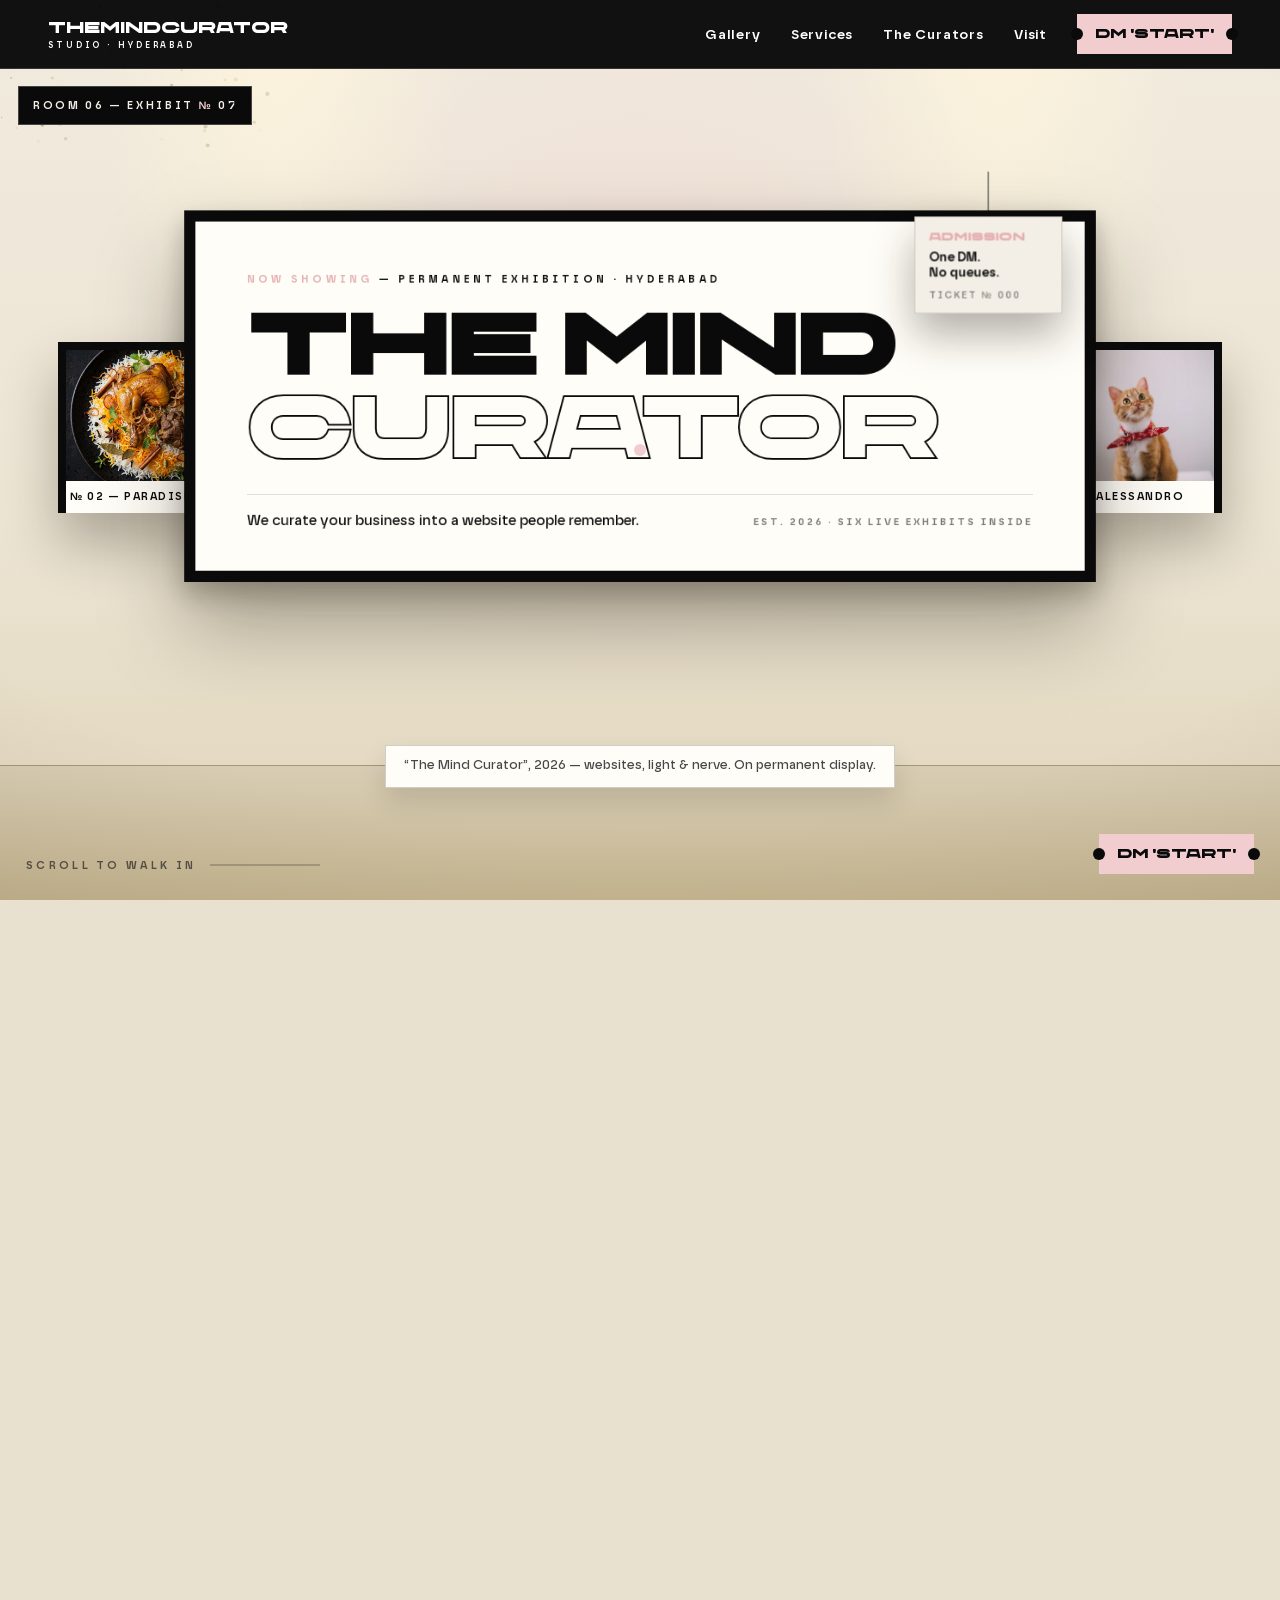
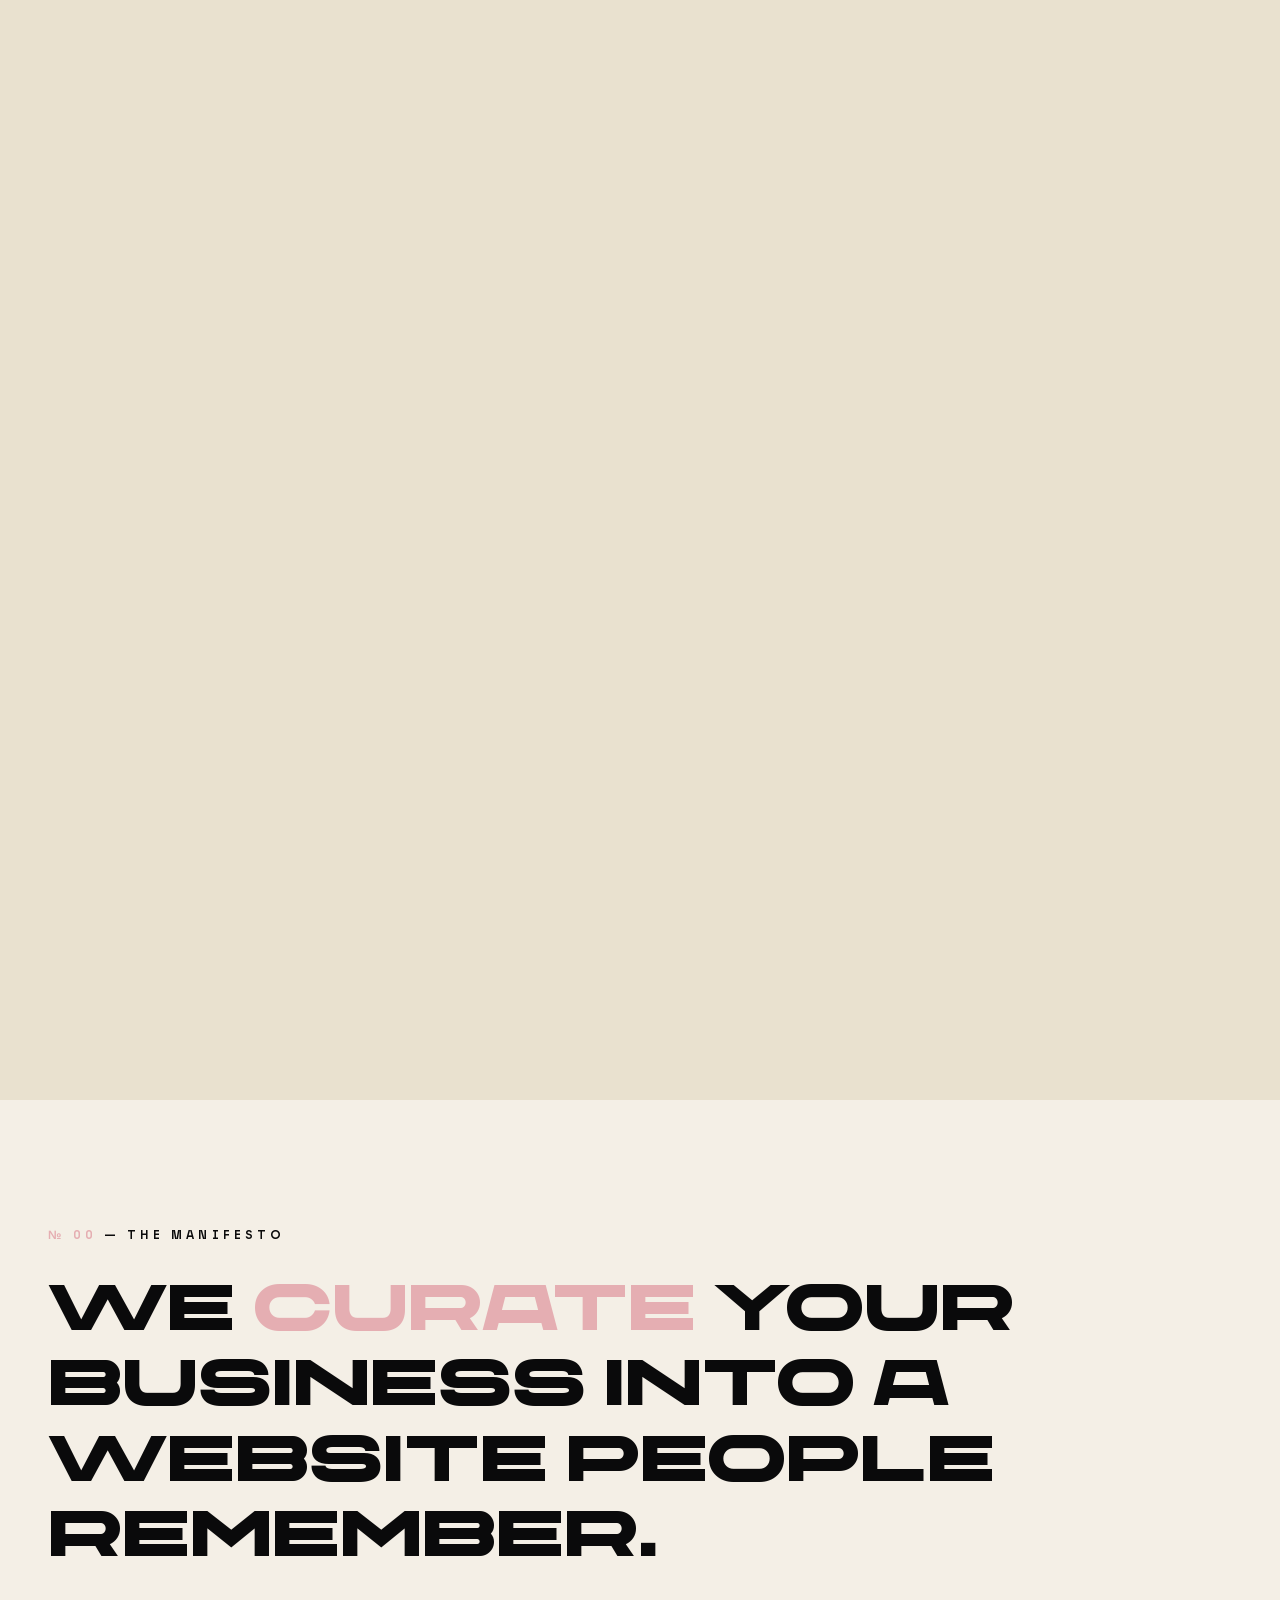
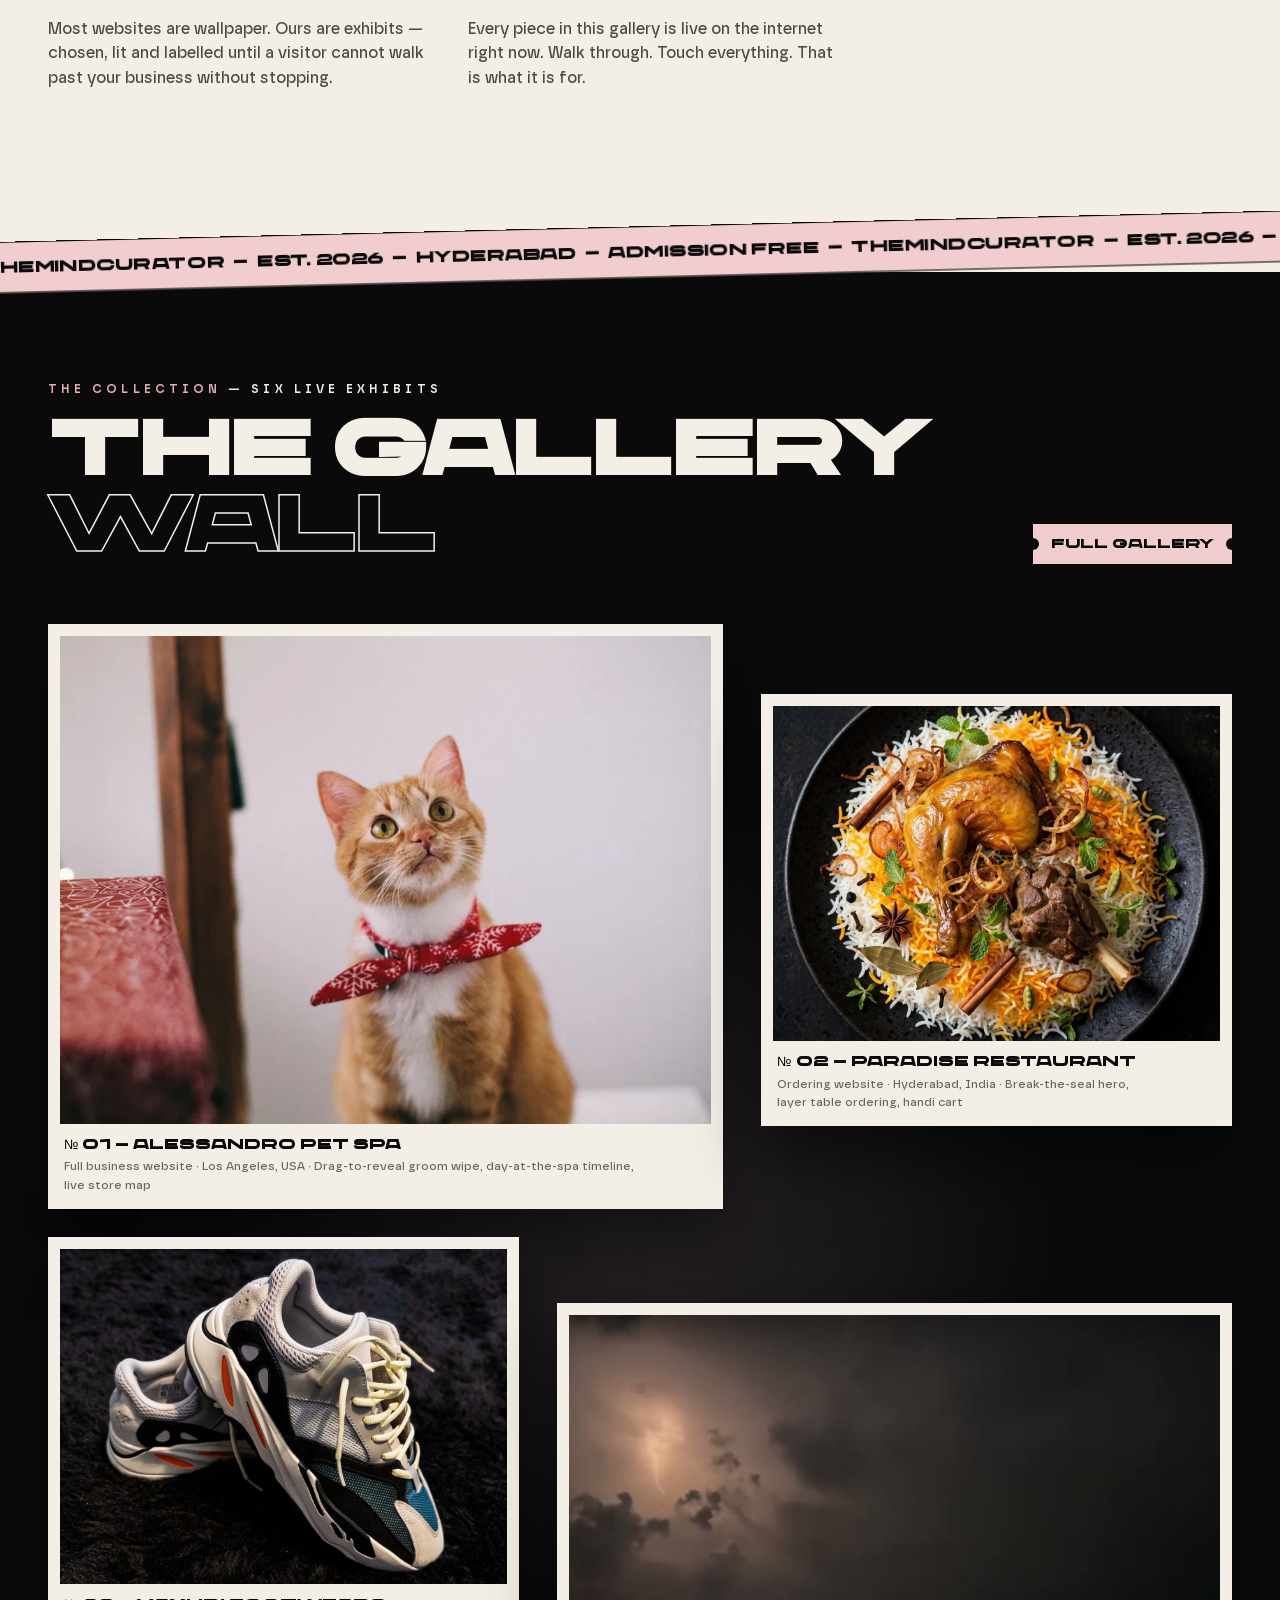
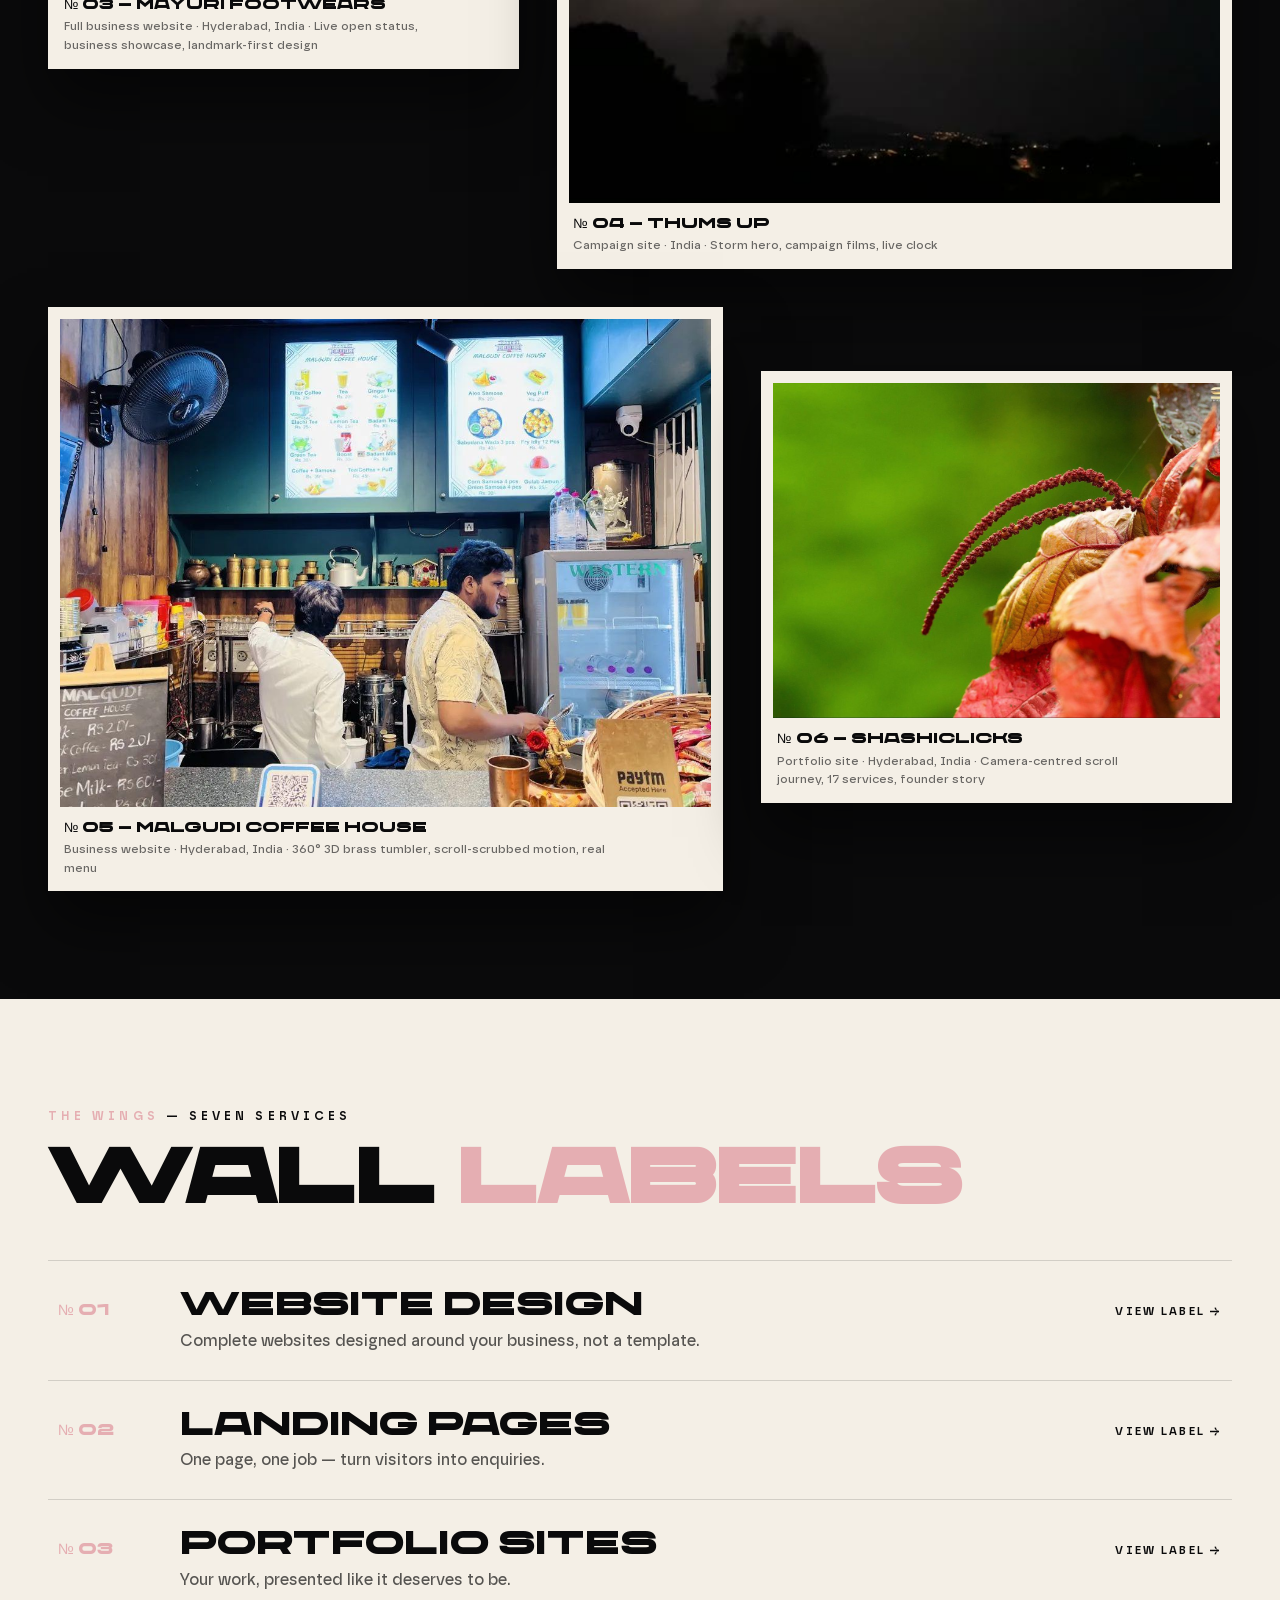
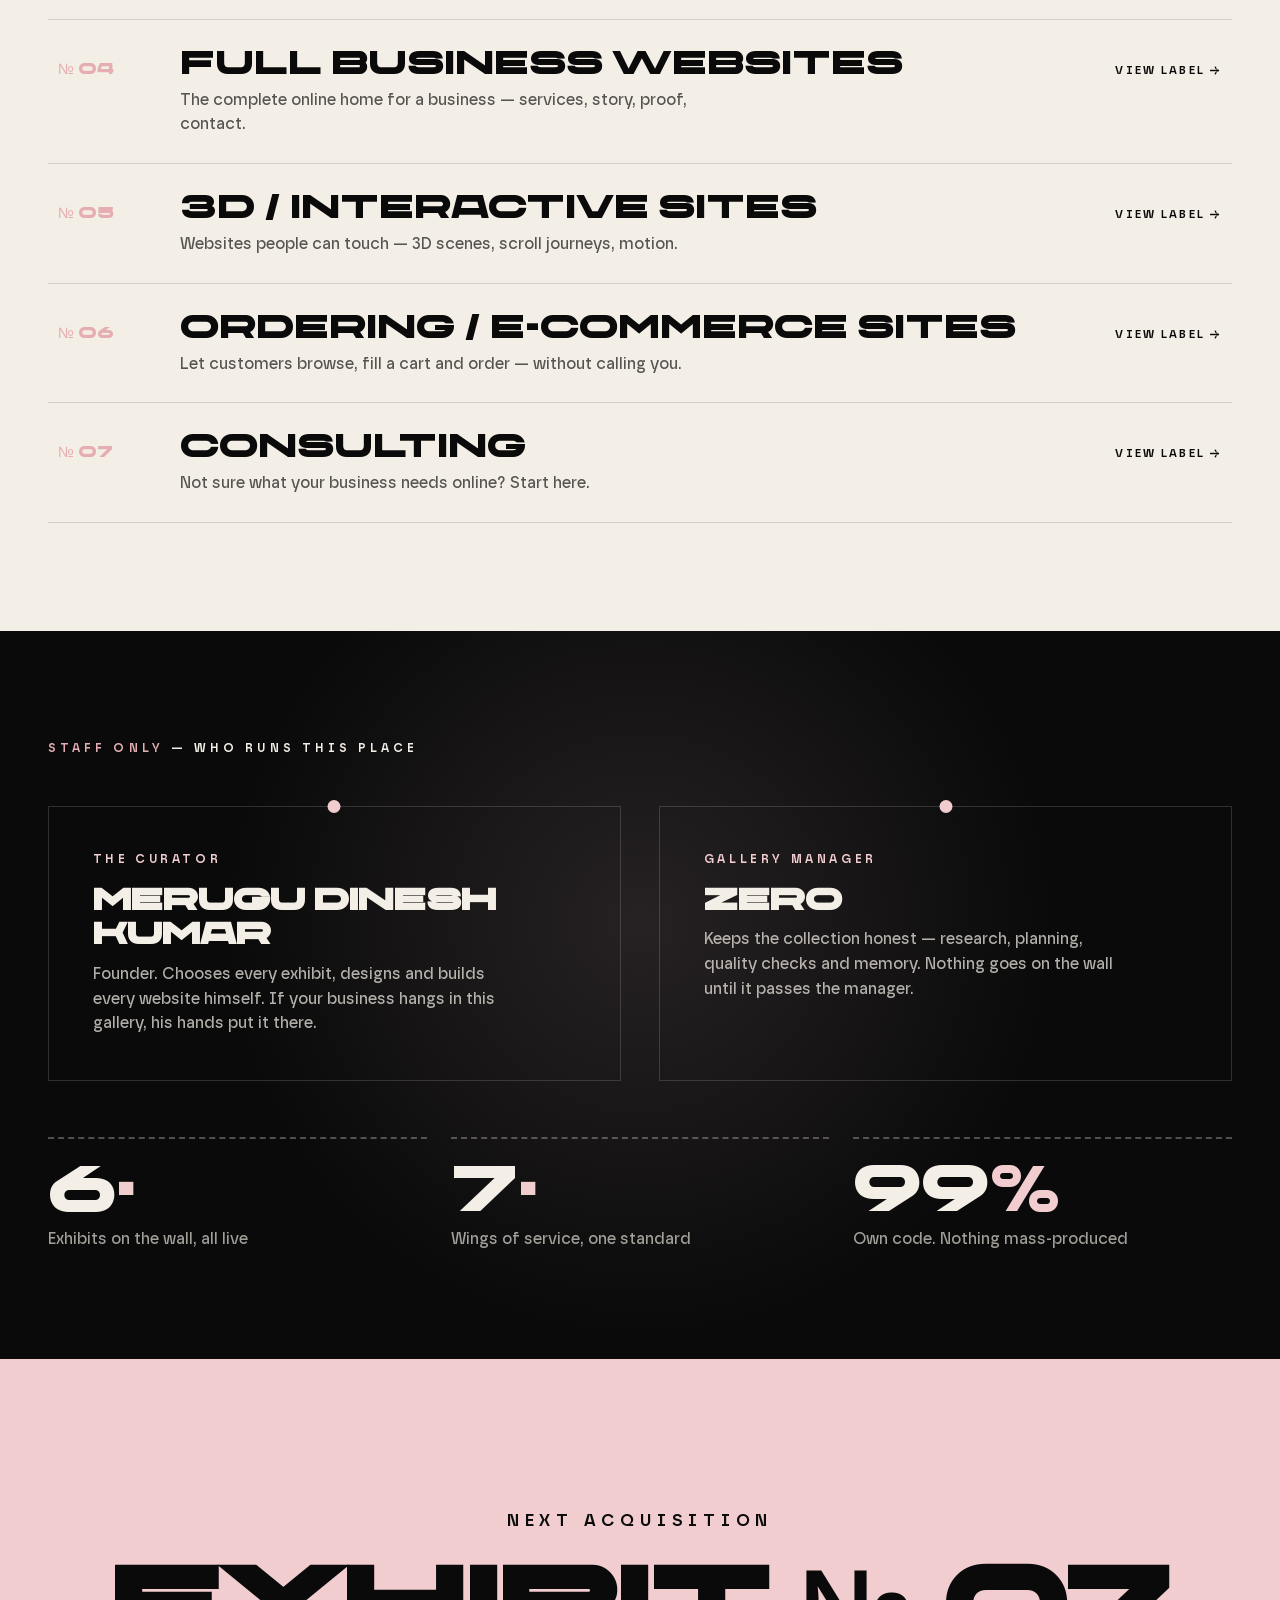
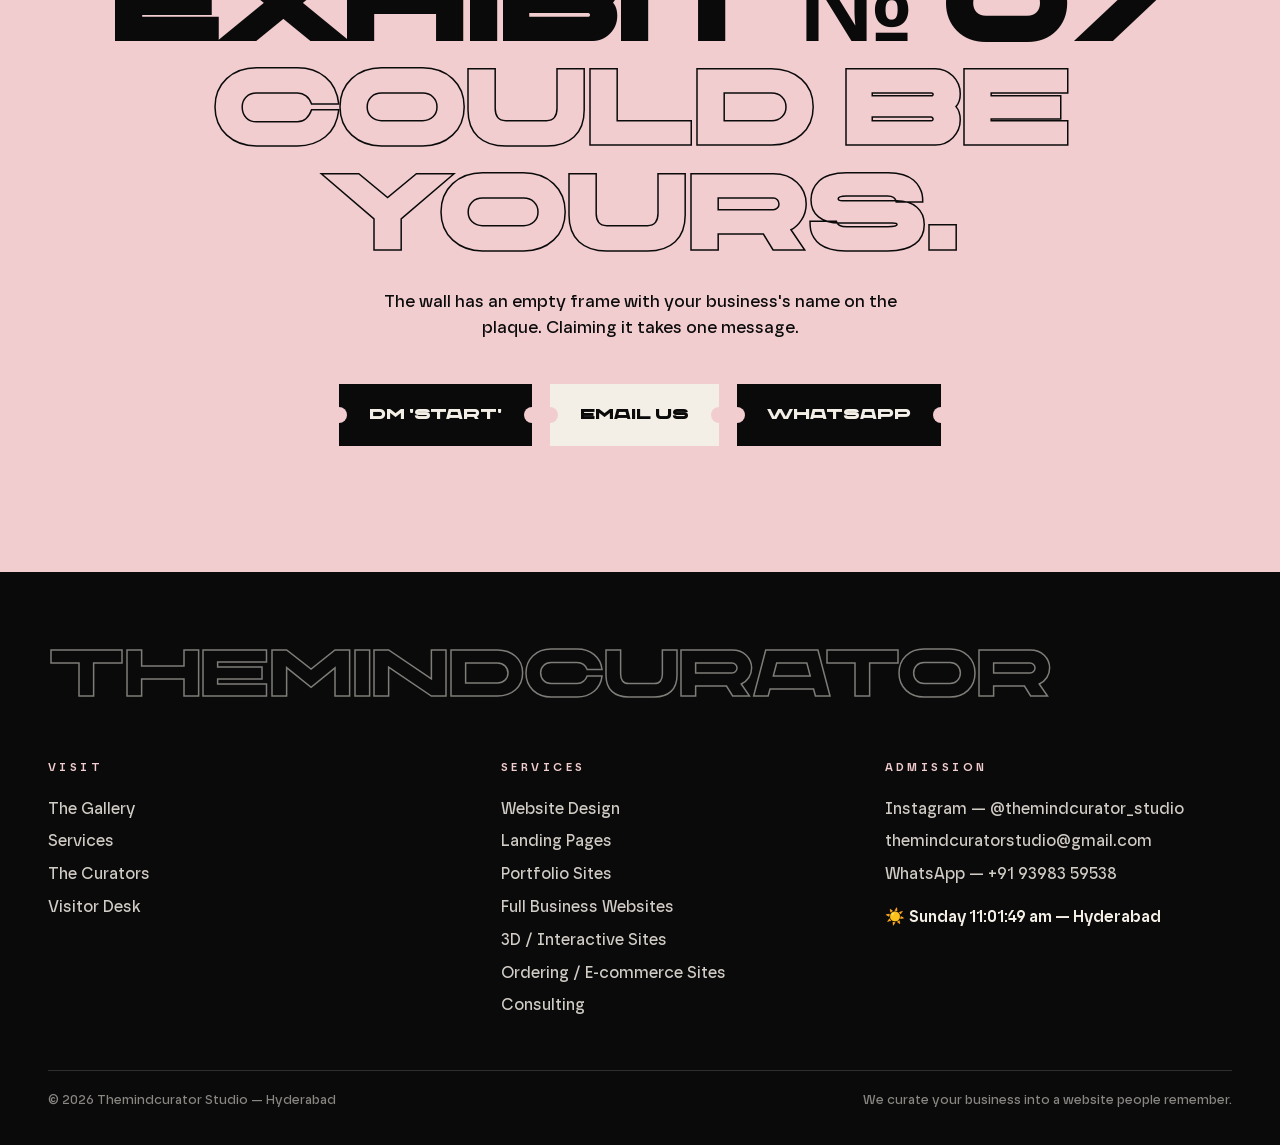
==== commit 2ca37a85: "Cinematic hero: 300vh scroll-dolly — you walk through the framed piece into the gallery (dust motes," ====
--- a/index.html
+++ b/index.html
@@ -14,8 +14,11 @@
 <div id="lbPrevZone"></div>
 <div id="mnav"><button id="mnavClose" aria-label="Close">✕</button><a href="index.html">Home</a><a href="our-work.html">Gallery</a><a href="services.html">Services</a><a href="studio.html">The Curators</a><a href="contact.html">Visit</a></div>
 
-<section class="door"><div class="spot"></div><div class="floor"></div><div class="wrap" style="width:100%">
-  <div class="art-frame reveal in">
+<section class="door"><div class="stage">
+  <div class="wallshade"></div><div class="spot"></div><canvas id="dust"></canvas><div class="floor"></div>
+  <aside class="side-frame sf-l"><img src="assets/img/paradise-1.jpg" alt="Paradise Restaurant exhibit"><span>№ 02 — Paradise</span></aside>
+  <aside class="side-frame sf-r"><img src="assets/img/alessandro-1.webp" alt="Alessandro Pet Spa exhibit"><span>№ 01 — Alessandro</span></aside>
+  <div class="art-frame" id="heroFrame">
     <div class="mat">
       <div class="tag"><div class="string"></div><div class="card"><div class="tn">ADMISSION</div><div class="tt">One DM.<br>No queues.</div><div class="ts">Ticket № 000</div></div></div>
       <p class="kicker"><span class="no">NOW SHOWING</span> — PERMANENT EXHIBITION · HYDERABAD</p>
@@ -23,9 +26,10 @@
       <div class="frame-meta"><span>We curate your business into a website people remember.</span><span class="fm-r">EST. 2026 · SIX LIVE EXHIBITS INSIDE</span></div>
     </div>
   </div>
-  <div class="plaque reveal"><p class="pl-t">“The Mind Curator”, 2026</p><p class="pl-d">Websites, light &amp; nerve — a working studio, on permanent display. Every piece inside is live; walk in and touch them.</p></div>
-  <div class="door-cta reveal"><a class="ticket-btn big" href="our-work.html">Enter the gallery</a><a class="ticket-btn big ink" href="https://ig.me/m/themindcurator_studio" target="_blank" rel="noopener">DM 'START'</a></div>
-  <p class="scroll-cue">Scroll — the gallery continues ↓</p>
+  <div class="stage-plaque"><p>“The Mind Curator”, 2026 — websites, light &amp; nerve. On permanent display.</p></div>
+  <div class="hud hud-l"><span id="hudText">Scroll to walk in</span><span class="hud-bar"><span id="hudFill"></span></span></div>
+  <div class="hud hud-r"><a class="ticket-btn" href="https://ig.me/m/themindcurator_studio" target="_blank" rel="noopener">DM 'START'</a></div>
+  <div class="flash"></div>
 </div></section>
 <section class="manifesto"><div class="wrap">
   <p class="kicker"><span class="no">№ 00</span> — THE MANIFESTO</p>
@@ -71,7 +75,7 @@
     <div class="stat"><div class="n"><span data-count="100">0</span><em>%</em></div><p>Own code. Nothing mass-produced</p></div>
   </div>
 </div></section>
-<div id="roomChip">ROOM 01 — THE DOOR</div>
+<div id="roomChip">ROOM 01 — THE ENTRANCE HALL</div>
 <section class="finale"><div class="wrap">
   <p class="kicker">NEXT ACQUISITION</p>
   <h2>Exhibit № 07<br><span class="outline" style="-webkit-text-stroke-color:var(--ink)">could be yours.</span></h2>
--- a/style.css
+++ b/style.css
@@ -47,15 +47,16 @@
 #mnav a{font-family:var(--display);font-size:clamp(22px,7vw,34px);padding:8px 0;border-bottom:1px solid var(--line-l)}
 #mnavClose{position:absolute;top:20px;right:24px;background:none;border:0;color:var(--paper);font-size:26px;cursor:pointer}
 
-/* ---------- THE ENTRANCE HALL (home hero) ---------- */
-.door{min-height:100svh;background:linear-gradient(180deg,#f1ebdf 0%,#ece4d3 62%,#e3d9c3 100%);color:var(--ink);display:flex;flex-direction:column;justify-content:center;position:relative;overflow:hidden;padding:132px 0 84px}
-.door::before,.door::after{content:'';position:absolute;top:-40px;width:420px;height:520px;background:radial-gradient(ellipse at 50% 0%,rgba(255,246,220,.85),rgba(255,246,220,0) 62%);pointer-events:none}
-.door::before{left:6%}.door::after{right:6%}
-.door .spot{position:absolute;inset:0;pointer-events:none;background:radial-gradient(600px circle at var(--mx,50%) var(--my,34%),rgba(242,205,207,.28),transparent 65%)}
-.door .floor{position:absolute;left:0;right:0;bottom:0;height:110px;background:linear-gradient(180deg,#d8cdb4,#c9bb9c);border-top:1px solid rgba(10,10,11,.18)}
-.door .wrap{position:relative;z-index:2}
-.art-frame{background:var(--ink);padding:13px;box-shadow:0 50px 90px rgba(30,24,12,.35),0 14px 28px rgba(30,24,12,.25);max-width:1060px;margin:0 auto;animation:hang 1.1s cubic-bezier(.22,1,.36,1) both}
-@keyframes hang{from{opacity:0;transform:translateY(-30px) rotate(-.5deg)}to{opacity:1;transform:none}}
+/* ---------- THE ENTRANCE HALL — scroll-dolly hero ---------- */
+.door{height:300vh;position:relative;background:#e9e1cf}
+.door .stage{position:sticky;top:0;height:100vh;height:100svh;overflow:hidden;background:linear-gradient(180deg,#f1ebdf 0%,#ece4d3 58%,#e0d5ba 100%);color:var(--ink)}
+.door .wallshade{position:absolute;inset:0;background:radial-gradient(120% 90% at 50% 42%,transparent 55%,rgba(59,45,20,.18) 100%);pointer-events:none;z-index:1}
+.door .stage::before,.door .stage::after{content:'';position:absolute;top:-40px;width:430px;height:540px;background:radial-gradient(ellipse at 50% 0%,rgba(255,246,220,.9),rgba(255,246,220,0) 62%);pointer-events:none;z-index:1}
+.door .stage::before{left:5%}.door .stage::after{right:5%}
+.door .spot{position:absolute;inset:0;pointer-events:none;background:radial-gradient(600px circle at var(--mx,50%) var(--my,34%),rgba(242,205,207,.30),transparent 65%);z-index:2}
+#dust{position:absolute;inset:0;z-index:2;pointer-events:none}
+.door .floor{position:absolute;left:0;right:0;bottom:0;height:15vh;background:linear-gradient(180deg,#d8cdb4,#c6b691);border-top:1px solid rgba(10,10,11,.18);z-index:0}
+.art-frame{position:absolute;left:50%;top:44%;width:min(1060px,92vw);transform:translate(-50%,-50%);background:var(--ink);padding:13px;box-shadow:0 50px 90px rgba(30,24,12,.35),0 14px 28px rgba(30,24,12,.25);z-index:3;will-change:transform}
 .art-frame .mat{background:#fffdf7;padding:clamp(28px,5vw,58px) clamp(22px,5vw,60px) clamp(24px,4vw,44px);position:relative}
 .door-word{font-family:var(--display);font-size:clamp(38px,7.6vw,104px);line-height:1;text-transform:uppercase;margin-top:20px}
 .door-word .row{display:block;overflow:hidden}
@@ -65,14 +66,17 @@
 @keyframes rise{to{transform:translateY(0)}}
 .frame-meta{display:flex;justify-content:space-between;gap:22px;margin-top:26px;padding-top:18px;border-top:1px solid var(--line);font-size:16.5px;flex-wrap:wrap}
 .frame-meta .fm-r{font-size:11.5px;font-weight:600;letter-spacing:.26em;text-transform:uppercase;color:rgba(10,10,11,.55);padding-top:5px}
-.plaque{background:#fffdf7;border:1px solid rgba(10,10,11,.2);max-width:430px;margin:30px auto 0;padding:16px 20px 14px;text-align:center;box-shadow:0 16px 30px rgba(30,24,12,.14)}
-.plaque .pl-t{font-family:var(--display);font-size:14.5px}
-.plaque .pl-d{font-size:13.5px;color:rgba(10,10,11,.66);margin-top:5px;line-height:1.5}
-.door-cta{display:flex;justify-content:center;gap:16px;margin-top:26px;flex-wrap:wrap}
-.ticket-btn.big{font-size:14px;padding:15px 24px 14px}
-.ticket-btn.ink{background:var(--ink);color:var(--paper)}
-.ticket-btn.ink::before,.ticket-btn.ink::after{background:#e7ddc8}
-.scroll-cue{text-align:center;margin-top:30px;font-size:11px;font-weight:600;letter-spacing:.3em;text-transform:uppercase;color:rgba(10,10,11,.5)}
+.side-frame{position:absolute;top:38%;width:190px;background:var(--ink);padding:8px 8px 0;z-index:2;box-shadow:0 30px 50px rgba(30,24,12,.3);will-change:transform,opacity}
+.side-frame img{width:100%;aspect-ratio:4/3;object-fit:cover}
+.side-frame span{display:block;background:#fffdf7;font-size:11px;font-weight:600;letter-spacing:.14em;padding:7px 4px 8px;text-transform:uppercase}
+.sf-l{left:4.5%}.sf-r{right:4.5%}
+.stage-plaque{position:absolute;left:50%;bottom:12.5vh;transform:translateX(-50%);z-index:3;background:#fffdf7;border:1px solid rgba(10,10,11,.2);padding:10px 18px;font-size:13px;color:rgba(10,10,11,.75);box-shadow:0 14px 26px rgba(30,24,12,.13);white-space:nowrap}
+.hud{position:absolute;bottom:26px;z-index:5;display:flex;align-items:center;gap:14px}
+.hud-l{left:26px;font-size:11px;font-weight:600;letter-spacing:.3em;text-transform:uppercase;color:rgba(10,10,11,.6)}
+.hud-bar{display:inline-block;width:110px;height:2px;background:rgba(10,10,11,.2);vertical-align:middle}
+#hudFill{display:block;height:100%;width:0;background:var(--pink-deep)}
+.hud-r{right:26px}
+.door .flash{position:absolute;inset:0;background:var(--pink);opacity:0;pointer-events:none;z-index:6}
 .tag{position:absolute;top:-58px;right:26px;z-index:4;transform-origin:50% -30px;animation:swing 5.5s ease-in-out infinite}
 @keyframes swing{0%,100%{transform:rotate(2.4deg)}50%{transform:rotate(-2.4deg)}}
 .tag .string{width:1.5px;height:52px;background:rgba(10,10,11,.45);margin:0 auto}
@@ -81,6 +85,7 @@
 .tag .card .tt{font-weight:600;font-size:14.5px;line-height:1.3;margin-top:4px}
 .tag .card .ts{font-size:11px;letter-spacing:.18em;text-transform:uppercase;margin-top:8px;color:rgba(10,10,11,.55)}
 .tag .card.back{background:var(--pink)}
+@media(max-width:1100px){ .side-frame{display:none} }
 @media(max-width:900px){
   .door-word{font-size:8.6vw}
   .door .kicker{max-width:54%}
@@ -88,7 +93,13 @@
   .tag .card{width:138px;padding:11px 12px 10px}
   .tag .string{height:40px}
   .frame-meta .fm-r{display:none}
-  .door{padding-top:112px}
+  .stage-plaque{display:none}
+  .art-frame{top:42%}
+}
+@media(prefers-reduced-motion:reduce){
+  .door{height:auto}
+  .door .stage{position:static;height:auto;min-height:100svh;padding:120px 0 80px}
+  .art-frame{position:relative;left:auto;top:auto;transform:none;margin:0 auto}
 }
 
 /* ---------- MANIFESTO ---------- */
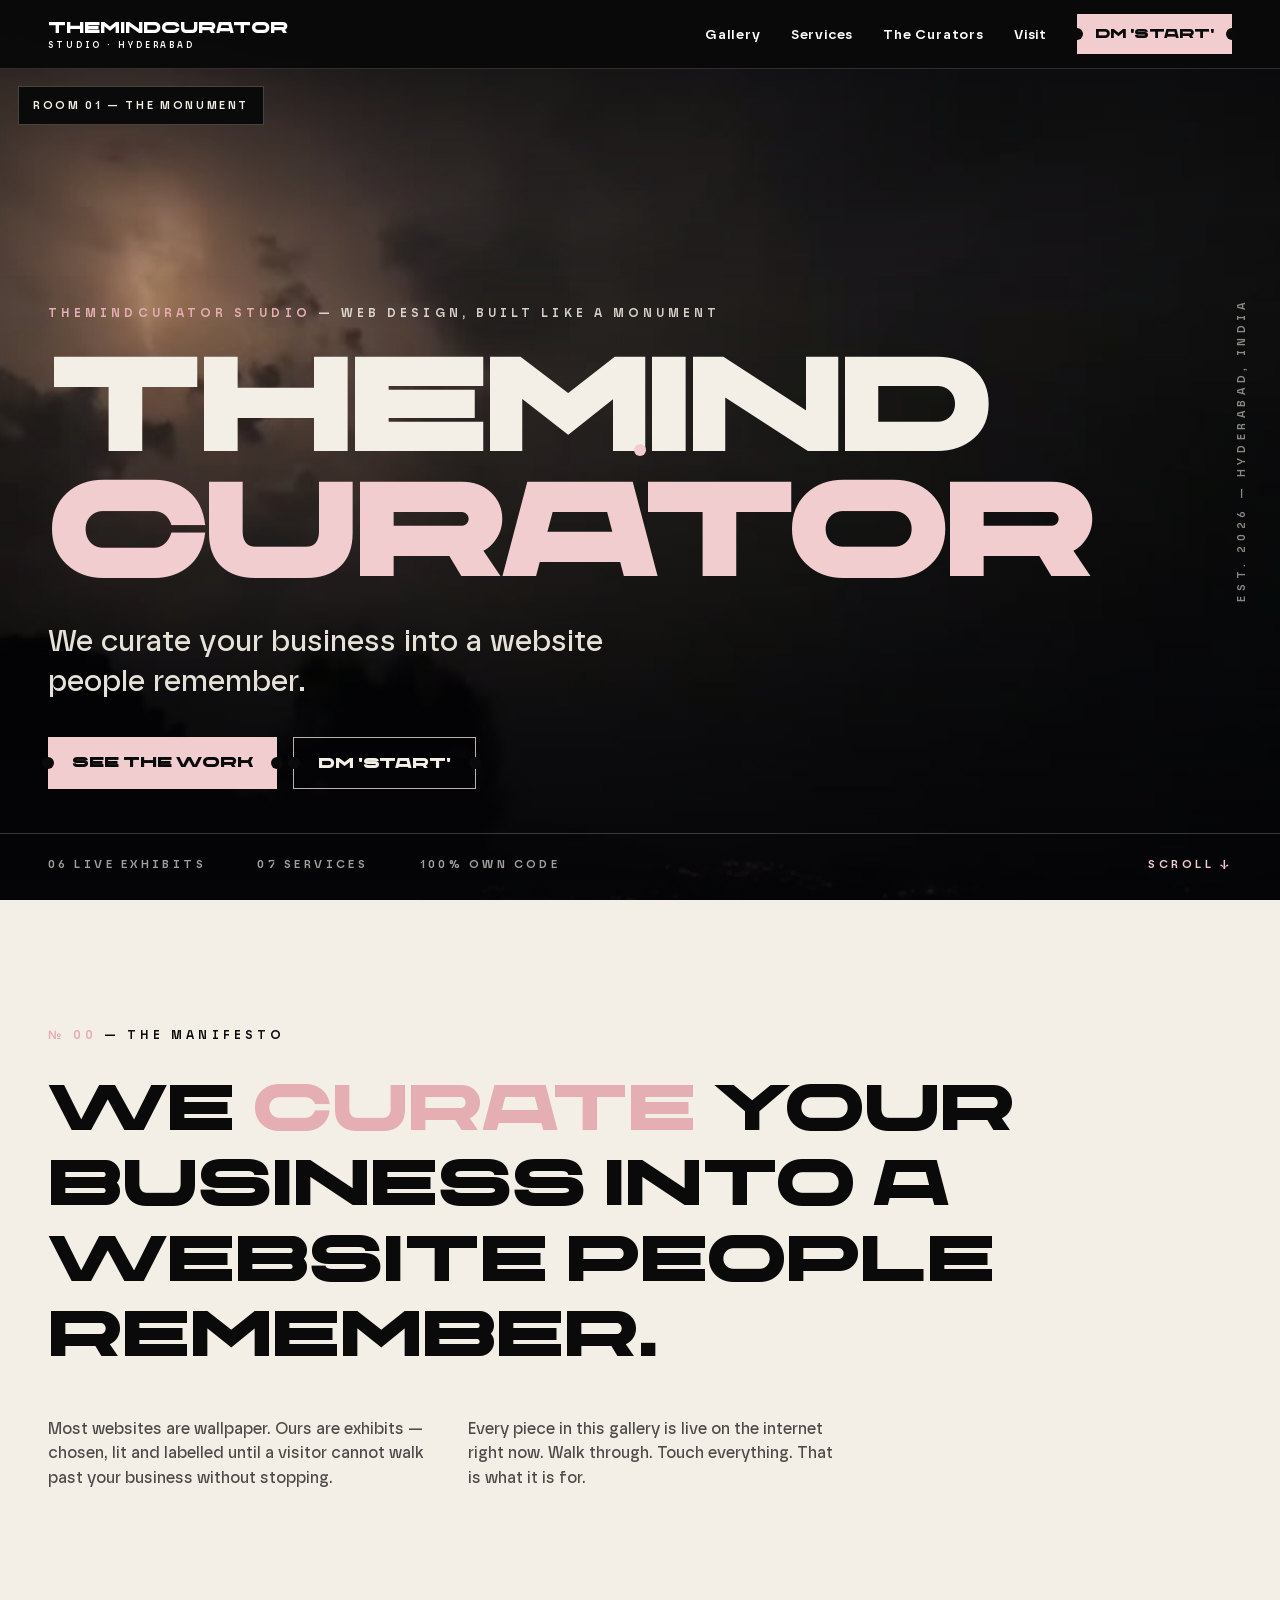
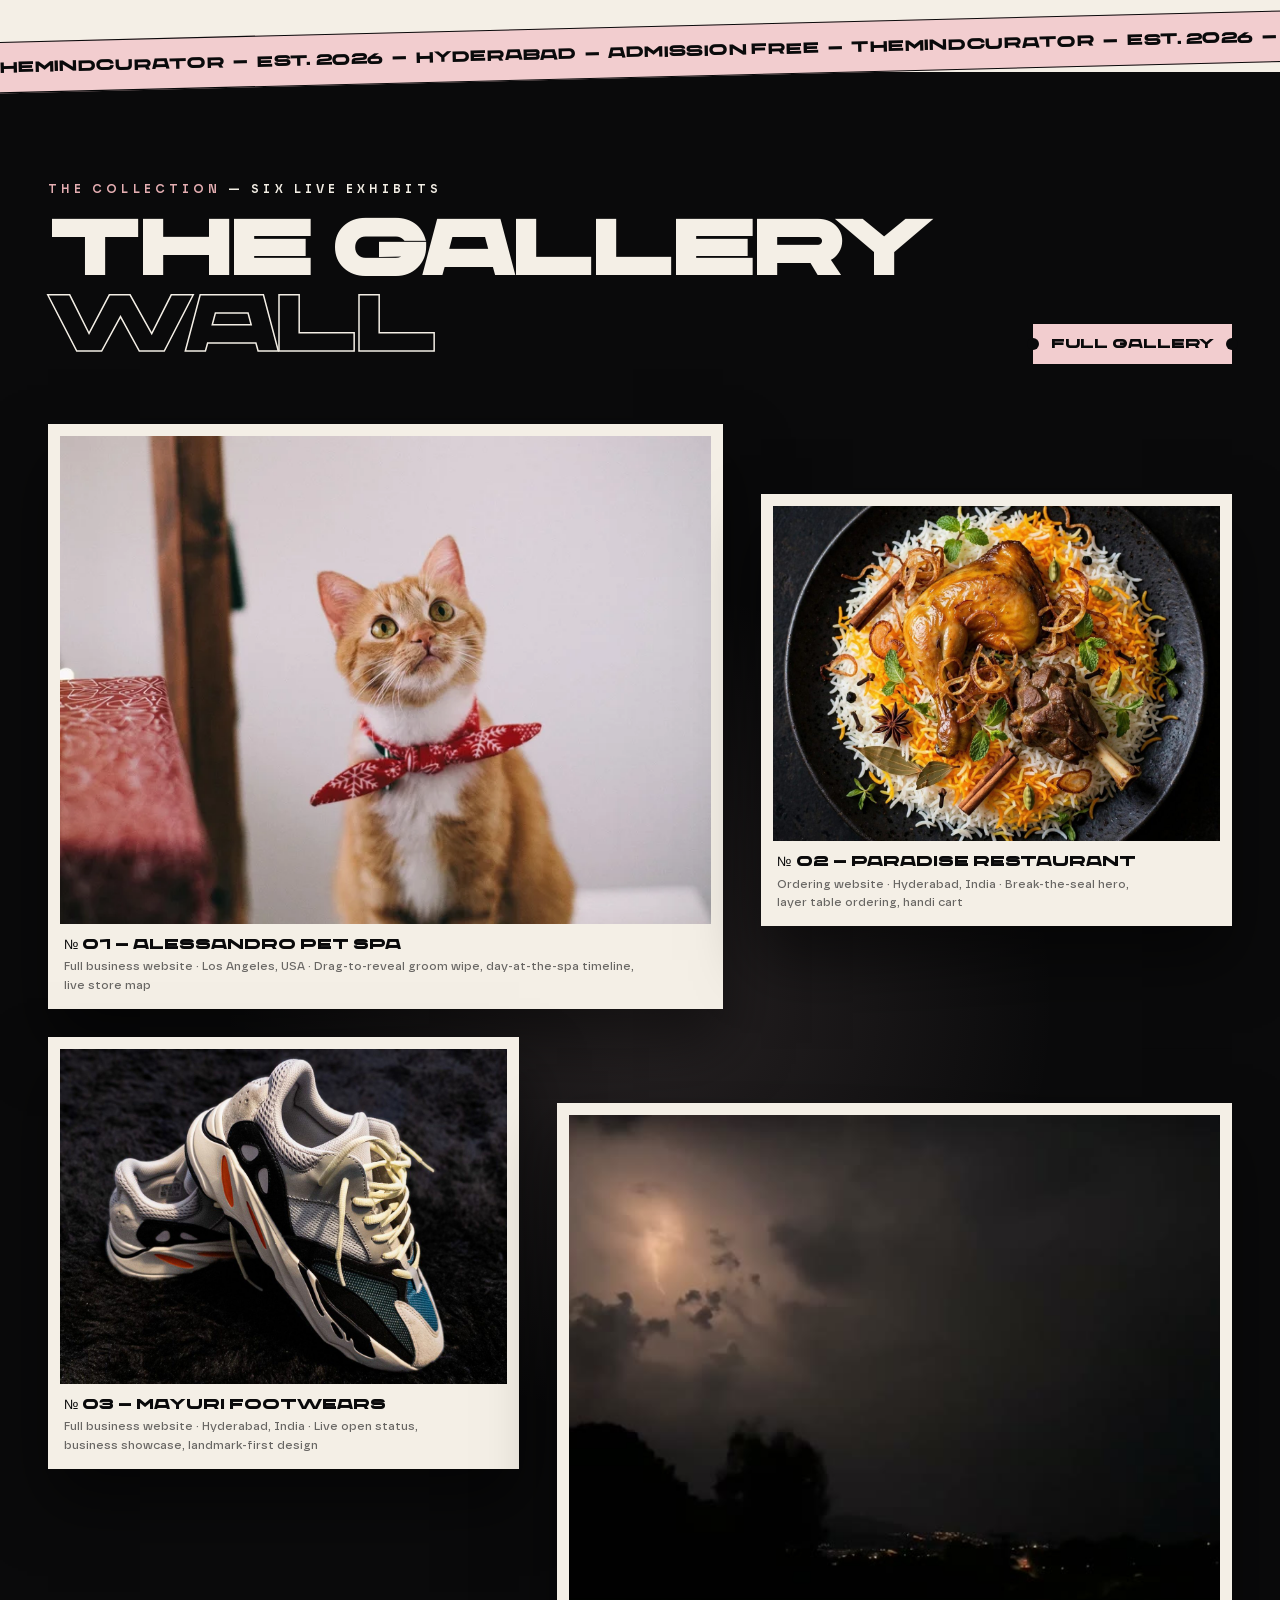
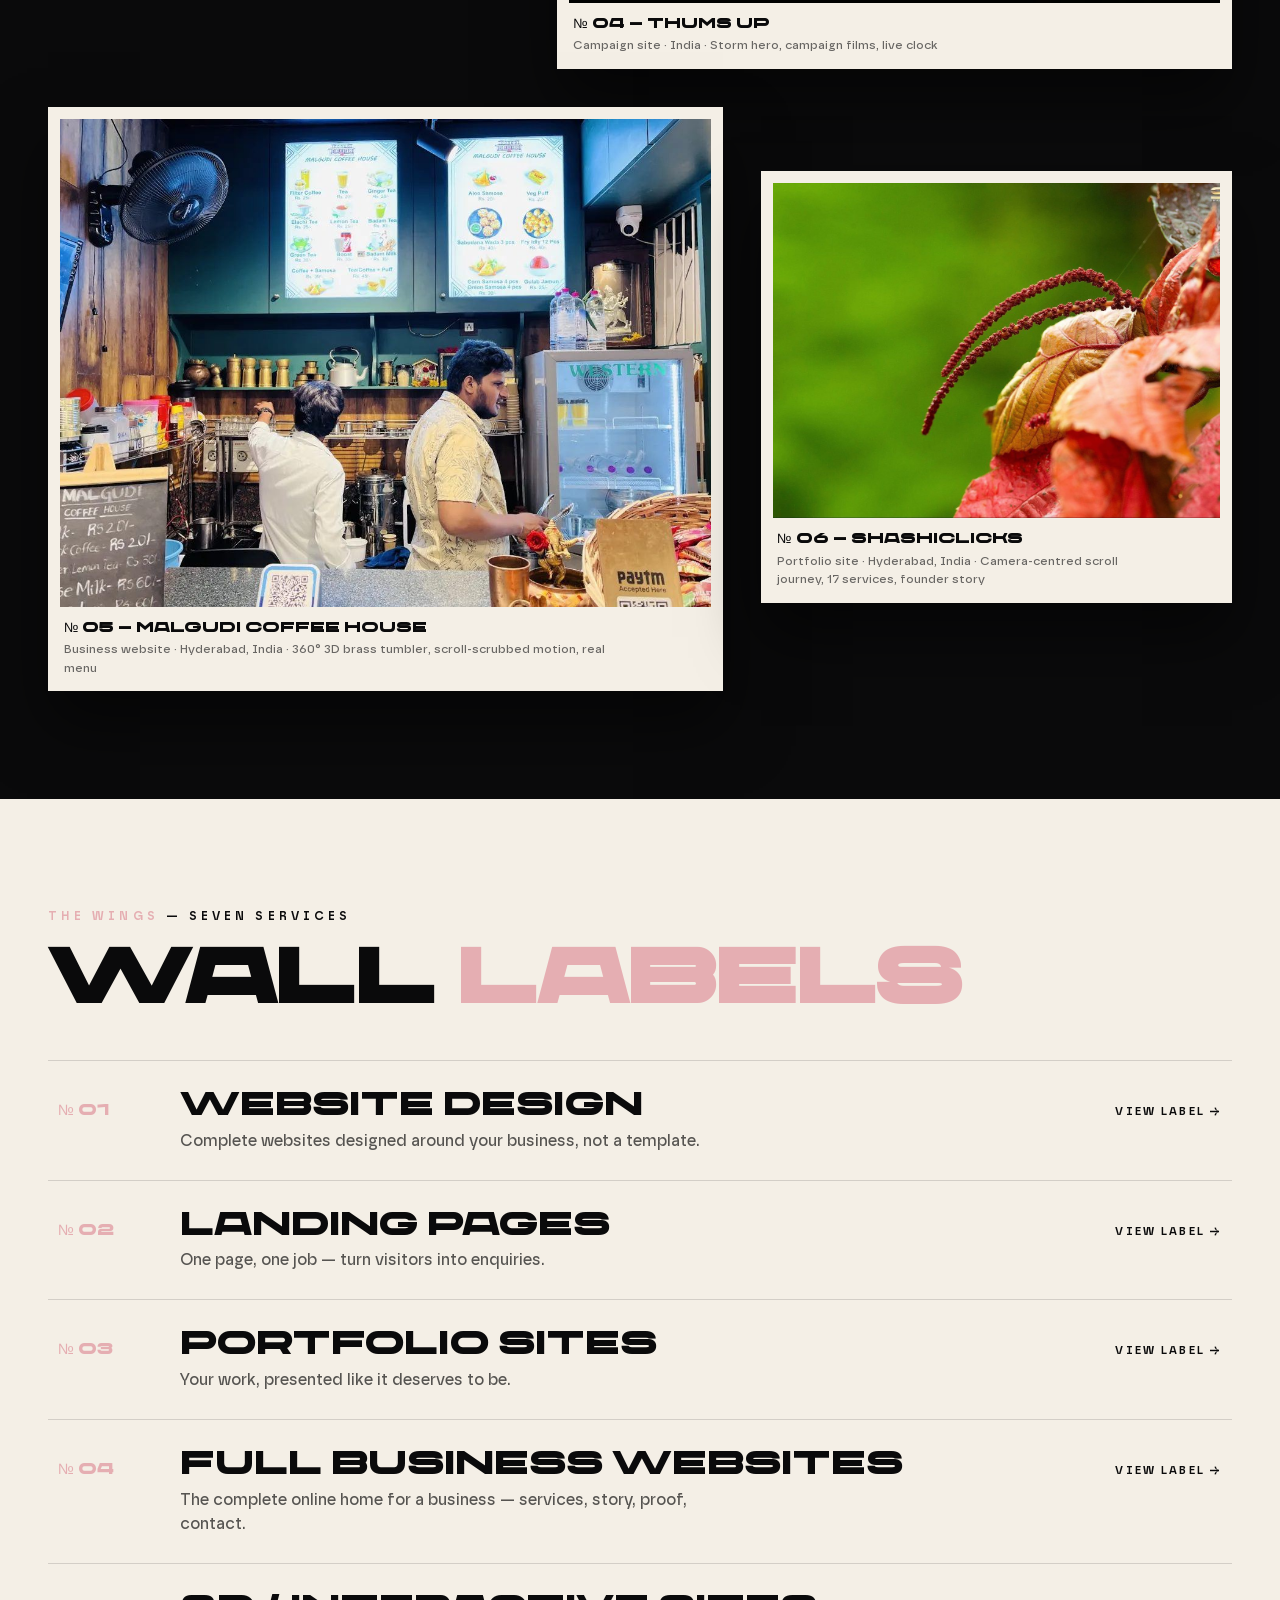
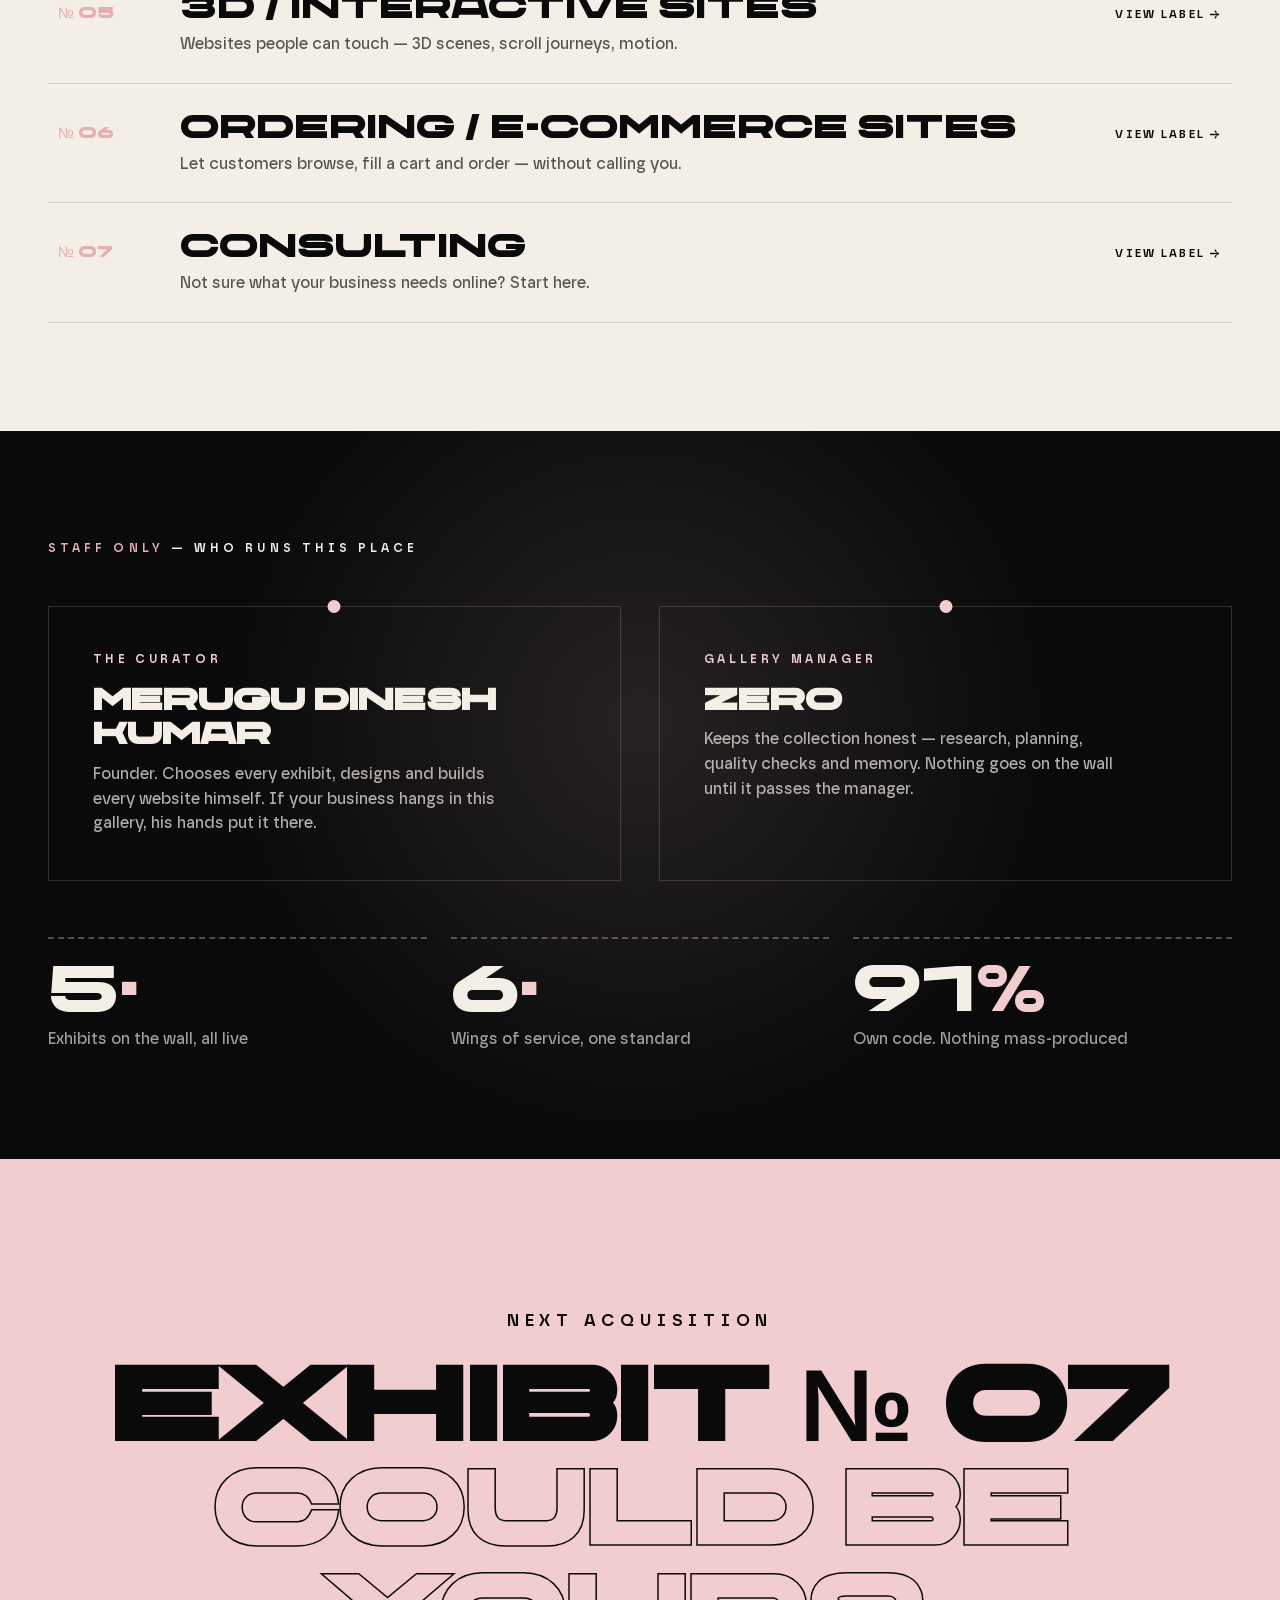
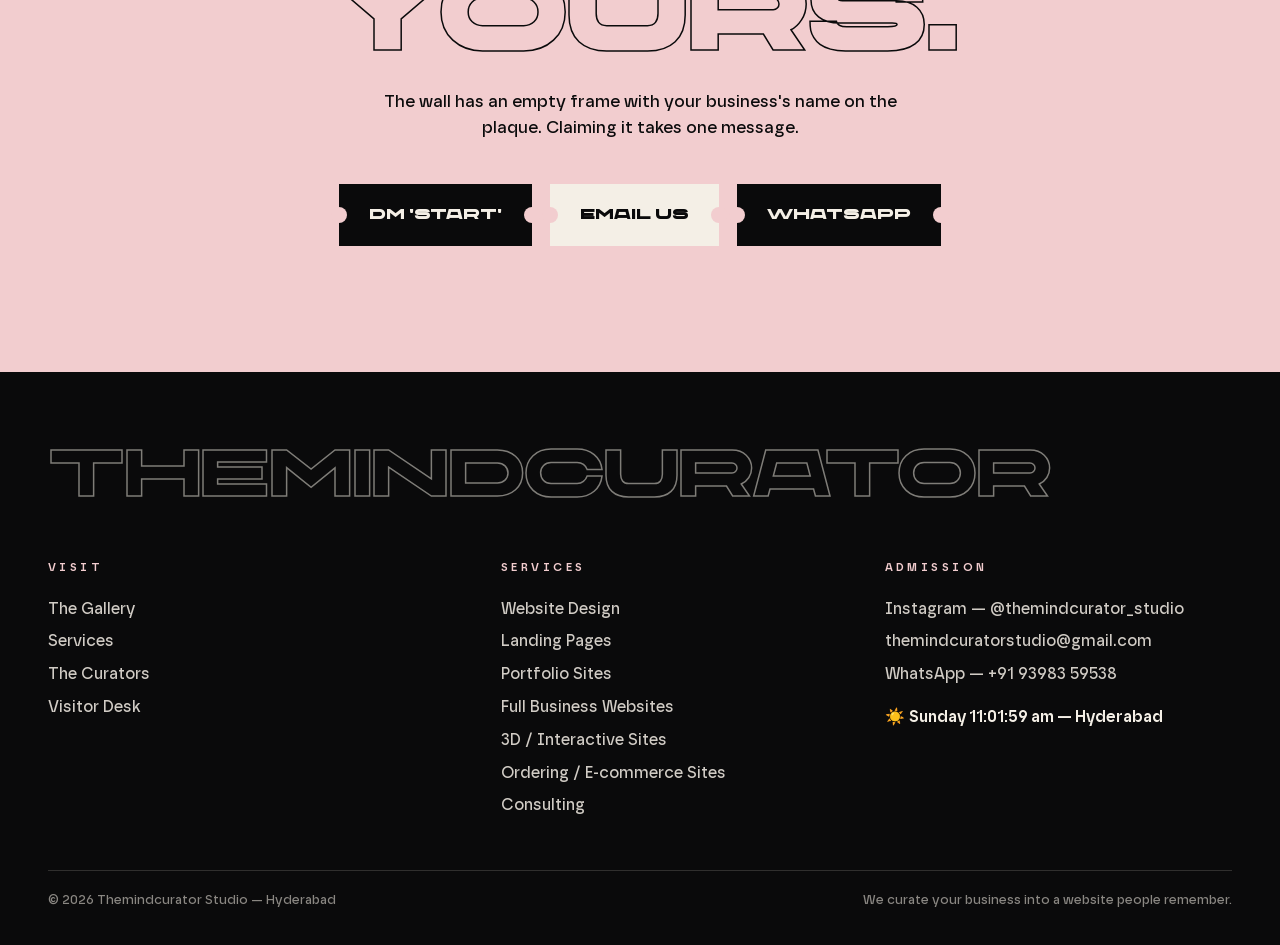
==== commit bb44d3a5: "Heroic hero — THE MONUMENT: full-bleed storm, giant THEMIND/CURATOR type, lightning flicker, Ken Bur" ====
--- a/index.html
+++ b/index.html
@@ -14,23 +14,18 @@
 <div id="lbPrevZone"></div>
 <div id="mnav"><button id="mnavClose" aria-label="Close">✕</button><a href="index.html">Home</a><a href="our-work.html">Gallery</a><a href="services.html">Services</a><a href="studio.html">The Curators</a><a href="contact.html">Visit</a></div>
 
-<section class="door"><div class="stage">
-  <div class="wallshade"></div><div class="spot"></div><canvas id="dust"></canvas><div class="floor"></div>
-  <aside class="side-frame sf-l"><img src="assets/img/paradise-1.jpg" alt="Paradise Restaurant exhibit"><span>№ 02 — Paradise</span></aside>
-  <aside class="side-frame sf-r"><img src="assets/img/alessandro-1.webp" alt="Alessandro Pet Spa exhibit"><span>№ 01 — Alessandro</span></aside>
-  <div class="art-frame" id="heroFrame">
-    <div class="mat">
-      <div class="tag"><div class="string"></div><div class="card"><div class="tn">ADMISSION</div><div class="tt">One DM.<br>No queues.</div><div class="ts">Ticket № 000</div></div></div>
-      <p class="kicker"><span class="no">NOW SHOWING</span> — PERMANENT EXHIBITION · HYDERABAD</p>
-      <h1 class="door-word"><span class="row"><span>The Mind</span></span><span class="row"><span class="outline">Curator</span></span></h1>
-      <div class="frame-meta"><span>We curate your business into a website people remember.</span><span class="fm-r">EST. 2026 · SIX LIVE EXHIBITS INSIDE</span></div>
-    </div>
+<section class="door">
+  <div class="hero-bg"><img src="assets/img/thums-1.jpg" alt="Storm over the city"></div>
+  <div class="hero-shade"></div><div class="hero-flash"></div>
+  <p class="hero-side">EST. 2026 — HYDERABAD, INDIA</p>
+  <div class="hero-in">
+    <p class="kicker"><span class="no">THEMINDCURATOR STUDIO</span> — WEB DESIGN, BUILT LIKE A MONUMENT</p>
+    <h1 class="hero-word"><span class="row"><span>Themind</span></span><span class="row"><span class="pk">Curator</span></span></h1>
+    <p class="hero-line">We curate your business into a website people remember.</p>
+    <div class="hero-cta"><a class="ticket-btn big" href="our-work.html">See the work</a><a class="ticket-btn big ghost" href="https://ig.me/m/themindcurator_studio" target="_blank" rel="noopener">DM 'START'</a></div>
   </div>
-  <div class="stage-plaque"><p>“The Mind Curator”, 2026 — websites, light &amp; nerve. On permanent display.</p></div>
-  <div class="hud hud-l"><span id="hudText">Scroll to walk in</span><span class="hud-bar"><span id="hudFill"></span></span></div>
-  <div class="hud hud-r"><a class="ticket-btn" href="https://ig.me/m/themindcurator_studio" target="_blank" rel="noopener">DM 'START'</a></div>
-  <div class="flash"></div>
-</div></section>
+  <div class="hero-base"><span>06 live exhibits</span><span>07 services</span><span>100% own code</span><span class="hb-r">Scroll ↓</span></div>
+</section>
 <section class="manifesto"><div class="wrap">
   <p class="kicker"><span class="no">№ 00</span> — THE MANIFESTO</p>
   <p class="big"><span class="w">We</span> <span class="w pk">curate</span> <span class="w">your</span> <span class="w">business</span> <span class="w">into</span> <span class="w">a</span> <span class="w">website</span> <span class="w">people</span> <span class="w">remember.</span></p>
@@ -75,7 +70,7 @@
     <div class="stat"><div class="n"><span data-count="100">0</span><em>%</em></div><p>Own code. Nothing mass-produced</p></div>
   </div>
 </div></section>
-<div id="roomChip">ROOM 01 — THE ENTRANCE HALL</div>
+<div id="roomChip">ROOM 01 — THE MONUMENT</div>
 <section class="finale"><div class="wrap">
   <p class="kicker">NEXT ACQUISITION</p>
   <h2>Exhibit № 07<br><span class="outline" style="-webkit-text-stroke-color:var(--ink)">could be yours.</span></h2>
--- a/style.css
+++ b/style.css
@@ -47,60 +47,31 @@
 #mnav a{font-family:var(--display);font-size:clamp(22px,7vw,34px);padding:8px 0;border-bottom:1px solid var(--line-l)}
 #mnavClose{position:absolute;top:20px;right:24px;background:none;border:0;color:var(--paper);font-size:26px;cursor:pointer}
 
-/* ---------- THE ENTRANCE HALL — scroll-dolly hero ---------- */
-.door{height:300vh;position:relative;background:#e9e1cf}
-.door .stage{position:sticky;top:0;height:100vh;height:100svh;overflow:hidden;background:linear-gradient(180deg,#f1ebdf 0%,#ece4d3 58%,#e0d5ba 100%);color:var(--ink)}
-.door .wallshade{position:absolute;inset:0;background:radial-gradient(120% 90% at 50% 42%,transparent 55%,rgba(59,45,20,.18) 100%);pointer-events:none;z-index:1}
-.door .stage::before,.door .stage::after{content:'';position:absolute;top:-40px;width:430px;height:540px;background:radial-gradient(ellipse at 50% 0%,rgba(255,246,220,.9),rgba(255,246,220,0) 62%);pointer-events:none;z-index:1}
-.door .stage::before{left:5%}.door .stage::after{right:5%}
-.door .spot{position:absolute;inset:0;pointer-events:none;background:radial-gradient(600px circle at var(--mx,50%) var(--my,34%),rgba(242,205,207,.30),transparent 65%);z-index:2}
-#dust{position:absolute;inset:0;z-index:2;pointer-events:none}
-.door .floor{position:absolute;left:0;right:0;bottom:0;height:15vh;background:linear-gradient(180deg,#d8cdb4,#c6b691);border-top:1px solid rgba(10,10,11,.18);z-index:0}
-.art-frame{position:absolute;left:50%;top:44%;width:min(1060px,92vw);transform:translate(-50%,-50%);background:var(--ink);padding:13px;box-shadow:0 50px 90px rgba(30,24,12,.35),0 14px 28px rgba(30,24,12,.25);z-index:3;will-change:transform}
-.art-frame .mat{background:#fffdf7;padding:clamp(28px,5vw,58px) clamp(22px,5vw,60px) clamp(24px,4vw,44px);position:relative}
-.door-word{font-family:var(--display);font-size:clamp(38px,7.6vw,104px);line-height:1;text-transform:uppercase;margin-top:20px}
-.door-word .row{display:block;overflow:hidden}
-.door-word .row span{display:inline-block;transform:translateY(110%);animation:rise 1s cubic-bezier(.22,1,.36,1) forwards}
-.door-word .row:nth-child(2) span{animation-delay:.14s}
-.door-word .outline{-webkit-text-fill-color:transparent;-webkit-text-stroke:2px var(--ink)}
+/* ---------- THE MONUMENT — heroic hero ---------- */
+.door{position:relative;min-height:100vh;min-height:100svh;background:var(--ink);color:var(--paper);overflow:hidden;display:flex;flex-direction:column;justify-content:flex-end}
+.hero-bg{position:absolute;inset:0;will-change:transform}
+.hero-bg img{width:100%;height:112%;object-fit:cover;object-position:50% 30%;animation:kenburns 18s ease-in-out infinite alternate;filter:brightness(.82) saturate(1.05)}
+@keyframes kenburns{from{transform:scale(1)}to{transform:scale(1.1)}}
+.hero-shade{position:absolute;inset:0;background:linear-gradient(180deg,rgba(5,5,8,.55) 0%,rgba(5,5,8,.12) 34%,rgba(5,5,8,.38) 66%,rgba(5,5,8,.88) 100%);pointer-events:none}
+.hero-flash{position:absolute;inset:0;background:#eaf2ff;opacity:0;pointer-events:none;animation:lightning 11s linear infinite}
+@keyframes lightning{0%,100%{opacity:0}3.2%{opacity:.10}3.8%{opacity:0}4.4%{opacity:.16}5.2%{opacity:0}57%{opacity:0}57.5%{opacity:.08}58.2%{opacity:0}}
+.hero-side{position:absolute;right:30px;top:50%;transform:translateY(-50%) rotate(180deg);writing-mode:vertical-rl;font-size:11px;font-weight:600;letter-spacing:.42em;color:rgba(244,239,230,.55);z-index:3}
+.hero-in{position:relative;z-index:3;padding:0 clamp(20px,4vw,48px);max-width:1280px;margin:0 auto;width:100%}
+.hero-in .kicker{color:rgba(244,239,230,.85)}
+.hero-word{font-family:var(--display);font-size:clamp(46px,9.9vw,142px);line-height:.99;text-transform:uppercase;margin-top:22px}
+.hero-word .row{display:block;overflow:hidden}
+.hero-word .row span{display:inline-block;transform:translateY(112%);animation:rise 1.1s cubic-bezier(.22,1,.36,1) forwards}
+.hero-word .row:nth-child(2) span{animation-delay:.15s}
+.hero-word .pk{color:var(--pink)}
 @keyframes rise{to{transform:translateY(0)}}
-.frame-meta{display:flex;justify-content:space-between;gap:22px;margin-top:26px;padding-top:18px;border-top:1px solid var(--line);font-size:16.5px;flex-wrap:wrap}
-.frame-meta .fm-r{font-size:11.5px;font-weight:600;letter-spacing:.26em;text-transform:uppercase;color:rgba(10,10,11,.55);padding-top:5px}
-.side-frame{position:absolute;top:38%;width:190px;background:var(--ink);padding:8px 8px 0;z-index:2;box-shadow:0 30px 50px rgba(30,24,12,.3);will-change:transform,opacity}
-.side-frame img{width:100%;aspect-ratio:4/3;object-fit:cover}
-.side-frame span{display:block;background:#fffdf7;font-size:11px;font-weight:600;letter-spacing:.14em;padding:7px 4px 8px;text-transform:uppercase}
-.sf-l{left:4.5%}.sf-r{right:4.5%}
-.stage-plaque{position:absolute;left:50%;bottom:12.5vh;transform:translateX(-50%);z-index:3;background:#fffdf7;border:1px solid rgba(10,10,11,.2);padding:10px 18px;font-size:13px;color:rgba(10,10,11,.75);box-shadow:0 14px 26px rgba(30,24,12,.13);white-space:nowrap}
-.hud{position:absolute;bottom:26px;z-index:5;display:flex;align-items:center;gap:14px}
-.hud-l{left:26px;font-size:11px;font-weight:600;letter-spacing:.3em;text-transform:uppercase;color:rgba(10,10,11,.6)}
-.hud-bar{display:inline-block;width:110px;height:2px;background:rgba(10,10,11,.2);vertical-align:middle}
-#hudFill{display:block;height:100%;width:0;background:var(--pink-deep)}
-.hud-r{right:26px}
-.door .flash{position:absolute;inset:0;background:var(--pink);opacity:0;pointer-events:none;z-index:6}
-.tag{position:absolute;top:-58px;right:26px;z-index:4;transform-origin:50% -30px;animation:swing 5.5s ease-in-out infinite}
-@keyframes swing{0%,100%{transform:rotate(2.4deg)}50%{transform:rotate(-2.4deg)}}
-.tag .string{width:1.5px;height:52px;background:rgba(10,10,11,.45);margin:0 auto}
-.tag .card{background:var(--paper);color:var(--ink);padding:14px 16px 12px;width:172px;box-shadow:0 24px 50px rgba(30,24,12,.35);border:1px solid rgba(10,10,11,.16)}
-.tag .card .tn{font-family:var(--display);font-size:12px;color:var(--pink-deep)}
-.tag .card .tt{font-weight:600;font-size:14.5px;line-height:1.3;margin-top:4px}
-.tag .card .ts{font-size:11px;letter-spacing:.18em;text-transform:uppercase;margin-top:8px;color:rgba(10,10,11,.55)}
-.tag .card.back{background:var(--pink)}
-@media(max-width:1100px){ .side-frame{display:none} }
-@media(max-width:900px){
-  .door-word{font-size:8.6vw}
-  .door .kicker{max-width:54%}
-  .tag{top:-46px;right:8px}
-  .tag .card{width:138px;padding:11px 12px 10px}
-  .tag .string{height:40px}
-  .frame-meta .fm-r{display:none}
-  .stage-plaque{display:none}
-  .art-frame{top:42%}
-}
-@media(prefers-reduced-motion:reduce){
-  .door{height:auto}
-  .door .stage{position:static;height:auto;min-height:100svh;padding:120px 0 80px}
-  .art-frame{position:relative;left:auto;top:auto;transform:none;margin:0 auto}
-}
+.hero-line{font-size:clamp(19px,2.6vw,30px);font-weight:500;max-width:640px;margin-top:26px;line-height:1.35;color:rgba(244,239,230,.94)}
+.hero-cta{display:flex;gap:16px;margin-top:34px;flex-wrap:wrap}
+.ticket-btn.big{font-size:14px;padding:15px 24px 14px}
+.ticket-btn.ghost{background:transparent;color:var(--paper);border:1.5px solid rgba(244,239,230,.75)}
+.ticket-btn.ghost::before,.ticket-btn.ghost::after{background:#0a0a0b}
+.hero-base{position:relative;z-index:3;display:flex;gap:clamp(20px,4vw,54px);padding:22px clamp(20px,4vw,48px) 26px;max-width:1280px;margin:44px auto 0;width:100%;border-top:1px solid rgba(244,239,230,.22);font-size:11.5px;font-weight:600;letter-spacing:.3em;text-transform:uppercase;color:rgba(244,239,230,.66)}
+.hero-base .hb-r{margin-left:auto;color:var(--pink)}
+@media(max-width:900px){ .hero-side{display:none} .hero-word{font-size:10.4vw} .hero-base{gap:16px;flex-wrap:wrap} }
 
 /* ---------- MANIFESTO ---------- */
 .manifesto{padding:clamp(90px,14vh,150px) 0}
